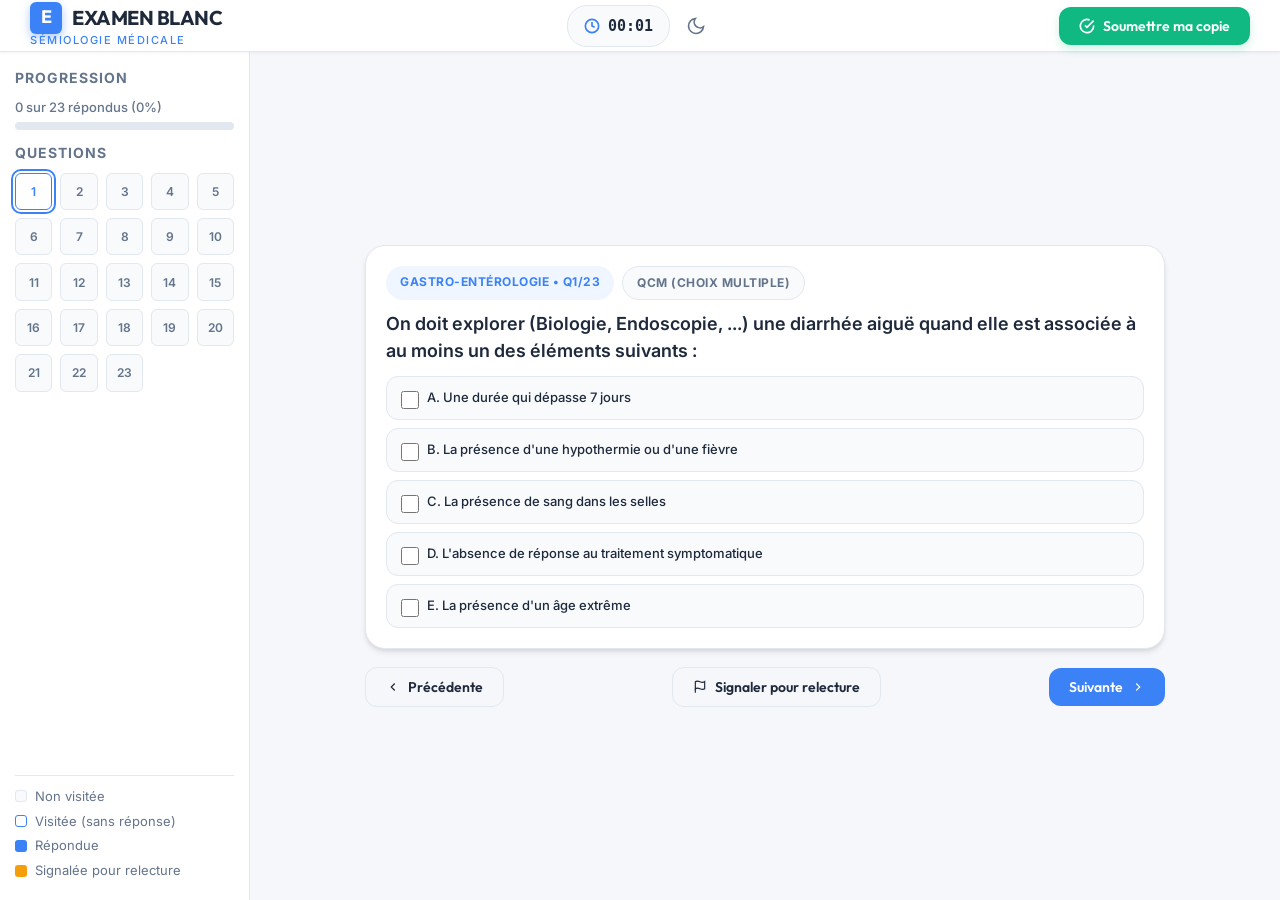
==== index.html @ 01a684fa "SETUP" ====
<!DOCTYPE html>
<html lang="fr" data-theme="light">
<head>
    <meta charset="UTF-8">
    <meta name="viewport" content="width=device-width, initial-scale=1.0">
    <title>Examen Blanc - Sémiologie & Clinique</title>
    <!-- CSS Stylesheet -->
    <link rel="stylesheet" href="style.css">
</head>
<body>

    <div class="app-container">
        <!-- HEADER -->
        <header class="app-header">
            <div class="header-brand">
                <button class="mobile-toggle" id="mobileToggle" title="Ouvrir le menu">
                    <svg width="24" height="24" viewBox="0 0 24 24" fill="none" stroke="currentColor" stroke-width="2">
                        <line x1="3" y1="12" x2="21" y2="12"></line>
                        <line x1="3" y1="6" x2="21" y2="6"></line>
                        <line x1="3" y1="18" x2="21" y2="18"></line>
                    </svg>
                </button>
                <div>
                    <div style="display: flex; align-items: center; gap: 10px;">
                        <div class="brand-icon">E</div>
                        <h1 class="brand-title">EXAMEN BLANC</h1>
                    </div>
                    <span class="brand-subtitle">Sémiologie Médicale</span>
                </div>
            </div>

            <div class="header-controls" id="headerControls">
                <!-- Elapsed Timer -->
                <div class="timer-box" title="Temps écoulé">
                    <svg width="16" height="16" viewBox="0 0 24 24" fill="none" stroke="currentColor" stroke-width="2.5">
                        <circle cx="12" cy="12" r="10"></circle>
                        <polyline points="12 6 12 12 16 14"></polyline>
                    </svg>
                    <span id="examTimer">00:00</span>
                </div>

                <!-- Dark/Light Mode Switcher -->
                <button class="theme-toggle" id="themeToggle" title="Changer le thème">
                    <svg class="moon-icon" viewBox="0 0 24 24" fill="none" stroke="currentColor" stroke-width="2">
                        <path d="M21 12.79A9 9 0 1 1 11.21 3 7 7 0 0 0 21 12.79z"></path>
                    </svg>
                    <svg class="sun-icon" viewBox="0 0 24 24" fill="none" stroke="currentColor" stroke-width="2">
                        <circle cx="12" cy="12" r="5"></circle>
                        <line x1="12" y1="1" x2="12" y2="3"></line>
                        <line x1="12" y1="21" x2="12" y2="23"></line>
                        <line x1="4.22" y1="4.22" x2="5.64" y2="5.64"></line>
                        <line x1="18.36" y1="18.36" x2="19.78" y2="19.78"></line>
                        <line x1="1" y1="12" x2="3" y2="12"></line>
                        <line x1="21" y1="12" x2="23" y2="12"></line>
                        <line x1="4.22" y1="19.78" x2="5.64" y2="18.36"></line>
                        <line x1="18.36" y1="5.64" x2="19.78" y2="4.22"></line>
                    </svg>
                </button>
            </div>

            <!-- Submit copy -->
            <button class="btn btn-success" id="submitExamBtn">
                <svg width="16" height="16" viewBox="0 0 24 24" fill="none" stroke="currentColor" stroke-width="2.5">
                    <path d="M22 11.08V12a10 10 0 1 1-5.93-9.14"></path>
                    <polyline points="22 4 12 14.01 9 11.01"></polyline>
                </svg>
                Soumettre ma copie
            </button>
        </header>

        <!-- MAIN LAYOUT WRAPPER -->
        <div class="main-wrapper" id="mainWrapper">
            <!-- SIDEBAR -->
            <aside class="app-sidebar">
                <div class="sidebar-title">Progression</div>
                <div class="progress-container">
                    <div class="progress-info">
                        <span id="progressCounter">0 sur 23 répondus</span>
                    </div>
                    <div class="progress-bar-bg">
                        <div class="progress-bar-fill" id="progressFill"></div>
                    </div>
                </div>

                <div class="sidebar-title">Questions</div>
                <div class="question-grid" id="questionGrid">
                    <!-- Cells dynamically rendered by JS -->
                </div>

                <!-- Legend of status colors -->
                <div class="sidebar-legend">
                    <div class="legend-item">
                        <span class="legend-dot not-visited"></span>
                        Non visitée
                    </div>
                    <div class="legend-item">
                        <span class="legend-dot visited"></span>
                        Visitée (sans réponse)
                    </div>
                    <div class="legend-item">
                        <span class="legend-dot answered"></span>
                        Répondue
                    </div>
                    <div class="legend-item">
                        <span class="legend-dot flagged"></span>
                        Signalée pour relecture
                    </div>
                </div>
            </aside>

            <!-- MAIN WORKSPACE -->
            <main class="content-panel">
                <div class="question-container">
                    <!-- Active Question Card -->
                    <div id="questionArea">
                        <!-- Rendered by JS -->
                    </div>

                    <!-- Footer Action Controls -->
                    <div class="q-footer">
                        <button class="btn btn-secondary" id="prevBtn" disabled>
                            <svg width="14" height="14" viewBox="0 0 24 24" fill="none" stroke="currentColor" stroke-width="2">
                                <polyline points="15 18 9 12 15 6"></polyline>
                            </svg>
                            Précédente
                        </button>
                        
                        <button class="btn btn-secondary" id="flagBtn">
                            <svg width="14" height="14" viewBox="0 0 24 24" fill="none" stroke="currentColor" stroke-width="2">
                                <path d="M4 15s1-1 4-1 5 2 8 2 4-1 4-1V3s-1 1-4 1-5-2-8-2-4 1-4 1z"></path>
                                <line x1="4" y1="22" x2="4" y2="15"></line>
                            </svg>
                            Signaler pour relecture
                        </button>

                        <button class="btn btn-primary" id="nextBtn">
                            Suivante
                            <svg width="14" height="14" viewBox="0 0 24 24" fill="none" stroke="currentColor" stroke-width="2">
                                <polyline points="9 18 15 12 9 6"></polyline>
                            </svg>
                        </button>
                    </div>
                </div>
            </main>
        </div>

        <!-- RESULTS CONTAINER (Initially Hidden) -->
        <div class="result-container" id="resultContainer" style="display: none;">
            <!-- Rendered upon Submission by JS -->
        </div>
    </div>

    <!-- MODAL OVERLAY: SUBMISSION CONFIRMATION -->
    <div class="modal-overlay" id="confirmSubmitModal">
        <div class="modal-card">
            <h3 class="modal-title">Terminer l'épreuve ?</h3>
            <div class="modal-body" id="confirmModalBody">
                Êtes-vous sûr de vouloir soumettre votre copie ? Cette action arrêtera le minuteur et calculera votre score.
            </div>
            <div class="modal-footer">
                <button class="btn btn-secondary" id="cancelSubmit">Continuer l'épreuve</button>
                <button class="btn btn-success" id="confirmSubmit">Soumettre et terminer</button>
            </div>
        </div>
    </div>

    <!-- HIGH-RESOLUTION DIAGRAM ZOOM LIGHTBOX -->
    <div class="lightbox-overlay" id="imageLightbox">
        <div class="lightbox-header">
            <span class="lightbox-title">Figure Clinique</span>
            <button class="lightbox-close" title="Fermer (Échap)">&times;</button>
        </div>
        <div class="lightbox-content">
            <img id="lightboxImage" src="" alt="Agrandissement de la figure">
        </div>
    </div>

    <!-- Code Logic & Interface bindings -->
    <script src="app.js"></script>
    <script src="ui.js"></script>
</body>
</html>
---- style.css ----
/* CSS Design System for "Exam Blanc" Interactive Website */

/* ----------------------------------------------------
   1. Google Fonts & CSS Variables
   ---------------------------------------------------- */
@import url('https://fonts.googleapis.com/css2?family=Outfit:wght@300;400;500;600;700&family=Inter:wght@300;400;500;600&display=swap');

:root {
    /* Fonts */
    --font-heading: 'Outfit', sans-serif;
    --font-body: 'Inter', sans-serif;

    /* Theme: Light Mode (Default) */
    --bg-page: #f5f7fa;
    --bg-card: #ffffff;
    --bg-sidebar: #ffffff;
    --border-color: #e2e8f0;
    --text-primary: #1e293b;
    --text-secondary: #64748b;
    --text-on-accent: #ffffff;
    
    /* Brand & State Colors */
    --color-primary: #3b82f6;       /* Blue */
    --color-primary-hover: #2563eb;
    --color-primary-bg: #eff6ff;
    
    --color-success: #10b981;       /* Green */
    --color-success-hover: #059669;
    --color-success-bg: #ecfdf5;
    
    --color-warning: #f59e0b;       /* Amber */
    --color-warning-hover: #d97706;
    --color-warning-bg: #fef3c7;
    
    --color-danger: #ef4444;        /* Red */
    --color-danger-bg: #fef2f2;
    
    --color-gray: #94a3b8;
    --color-gray-bg: #f8fafc;
    
    /* Layout values */
    --sidebar-width: 250px;
    --header-height: 52px;
    --radius-sm: 6px;
    --radius-md: 12px;
    --radius-lg: 20px;
    --shadow-sm: 0 1px 3px rgba(0,0,0,0.05);
    --shadow-md: 0 4px 6px -1px rgba(0,0,0,0.1), 0 2px 4px -1px rgba(0,0,0,0.06);
    --shadow-lg: 0 10px 15px -3px rgba(0,0,0,0.08), 0 4px 6px -2px rgba(0,0,0,0.04);
    
    /* Glassmorphism */
    --glass-bg: rgba(255, 255, 255, 0.8);
    --glass-border: rgba(226, 232, 240, 0.8);
    --glass-blur: 10px;
}

[data-theme="dark"] {
    /* Theme: Dark Mode */
    --bg-page: #0f172a;             /* Deep Slate/Obsidian */
    --bg-card: #1e293b;             /* Slate 800 */
    --bg-sidebar: #1e293b;
    --border-color: #334155;        /* Slate 700 */
    --text-primary: #f8fafc;
    --text-secondary: #94a3b8;
    
    --color-primary-bg: rgba(59, 130, 246, 0.15);
    --color-success-bg: rgba(16, 185, 129, 0.15);
    --color-warning-bg: rgba(245, 158, 11, 0.15);
    --color-danger-bg: rgba(239, 68, 68, 0.15);
    --color-gray-bg: #0f172a;
    
    /* Glassmorphism */
    --glass-bg: rgba(30, 41, 59, 0.8);
    --glass-border: rgba(51, 65, 85, 0.8);
    --shadow-md: 0 4px 6px -1px rgba(0,0,0,0.3);
    --shadow-lg: 0 10px 15px -3px rgba(0,0,0,0.4);
}

/* ----------------------------------------------------
   2. Reset & Typography
   ---------------------------------------------------- */
* {
    box-sizing: border-box;
    margin: 0;
    padding: 0;
}

body {
    background-color: var(--bg-page);
    color: var(--text-primary);
    font-family: var(--font-body);
    line-height: 1.6;
    transition: background-color 0.3s ease, color 0.3s ease;
    -webkit-font-smoothing: antialiased;
}

h1, h2, h3, h4, h5, h6 {
    font-family: var(--font-heading);
    font-weight: 600;
}

/* ----------------------------------------------------
   3. Main Application Layout
   ---------------------------------------------------- */
.app-container {
    display: flex;
    flex-direction: column;
    min-height: 100vh;
}

/* Header */
.app-header {
    height: var(--header-height);
    background-color: var(--bg-sidebar);
    border-bottom: 1px solid var(--border-color);
    display: flex;
    align-items: center;
    justify-content: space-between;
    padding: 0 30px;
    position: sticky;
    top: 0;
    z-index: 100;
    box-shadow: var(--shadow-sm);
    transition: background-color 0.3s ease, border-color 0.3s ease;
}

.header-brand {
    display: flex;
    align-items: center;
    gap: 8px;
}

.brand-icon {
    width: 32px;
    height: 32px;
    background-color: var(--color-primary);
    color: white;
    border-radius: var(--radius-sm);
    display: flex;
    align-items: center;
    justify-content: center;
    font-family: var(--font-heading);
    font-weight: bold;
    font-size: 18px;
    box-shadow: 0 4px 10px rgba(59, 130, 246, 0.4);
}

.brand-title {
    font-size: 20px;
    font-weight: 700;
    letter-spacing: -0.5px;
    color: var(--text-primary);
}

.brand-subtitle {
    font-size: 11px;
    font-weight: 500;
    text-transform: uppercase;
    letter-spacing: 1.5px;
    color: var(--color-primary);
    display: block;
    margin-top: -2px;
}

.header-controls {
    display: flex;
    align-items: center;
    gap: 8px;
}

.timer-box {
    background-color: var(--color-gray-bg);
    border: 1px solid var(--border-color);
    padding: 8px 16px;
    border-radius: 20px;
    display: flex;
    align-items: center;
    gap: 8px;
    font-size: 15px;
    font-weight: 600;
    font-family: monospace;
}

.timer-box svg {
    color: var(--color-primary);
}

.theme-toggle, .mobile-toggle {
    background: none;
    border: none;
    cursor: pointer;
    color: var(--text-secondary);
    padding: 8px;
    border-radius: 50%;
    display: flex;
    align-items: center;
    justify-content: center;
    transition: all 0.2s ease;
}

.theme-toggle:hover {
    background-color: var(--color-gray-bg);
    color: var(--text-primary);
}

.theme-toggle svg {
    width: 20px;
    height: 20px;
}

/* Light/Dark Icon states */
.theme-toggle .moon-icon { display: block; }
.theme-toggle .sun-icon { display: none; }
[data-theme="dark"] .theme-toggle .moon-icon { display: none; }
[data-theme="dark"] .theme-toggle .sun-icon { display: block; }

.btn {
    padding: 10px 20px;
    font-family: var(--font-heading);
    font-weight: 600;
    border-radius: var(--radius-md);
    border: none;
    cursor: pointer;
    display: inline-flex;
    align-items: center;
    justify-content: center;
    gap: 8px;
    transition: all 0.2s cubic-bezier(0.4, 0, 0.2, 1);
    font-size: 14px;
}

.btn-primary {
    background-color: var(--color-primary);
    color: var(--text-on-accent);
}
.btn-primary:hover {
    background-color: var(--color-primary-hover);
    transform: translateY(-1px);
}

.btn-success {
    background-color: var(--color-success);
    color: var(--text-on-accent);
    box-shadow: 0 4px 10px rgba(16, 185, 129, 0.2);
}
.btn-success:hover {
    background-color: var(--color-success-hover);
    transform: translateY(-1px);
}

.btn-secondary {
    background-color: var(--bg-page);
    color: var(--text-primary);
    border: 1px solid var(--border-color);
}
.btn-secondary:hover {
    background-color: var(--border-color);
}

.btn-warning {
    background-color: var(--color-warning-bg);
    color: var(--color-warning-hover);
    border: 1px solid var(--color-warning-hover);
}
.btn-warning:hover {
    background-color: var(--color-warning-hover);
    color: white;
}

/* Main Content Workspace */
.main-wrapper {
    display: flex;
    flex: 1;
    position: relative;
}

/* Sidebar Navigation */
.app-sidebar {
    width: var(--sidebar-width);
    background-color: var(--bg-sidebar);
    border-right: 1px solid var(--border-color);
    padding: 15px;
    display: flex;
    flex-direction: column;
    height: calc(100vh - var(--header-height));
    position: sticky;
    top: var(--header-height);
    overflow-y: auto;
    transition: background-color 0.3s ease, border-color 0.3s ease;
}

.sidebar-title {
    font-size: 14px;
    font-weight: 700;
    text-transform: uppercase;
    letter-spacing: 1px;
    color: var(--text-secondary);
    margin-bottom: 8px;
}

.progress-container {
    margin-bottom: 12px;
}

.progress-info {
    display: flex;
    justify-content: space-between;
    font-size: 13px;
    font-weight: 500;
    color: var(--text-secondary);
    margin-bottom: 4px;
}

.progress-bar-bg {
    height: 8px;
    background-color: var(--border-color);
    border-radius: 4px;
    overflow: hidden;
}

.progress-bar-fill {
    height: 100%;
    width: 0%;
    background-color: var(--color-primary);
    border-radius: 4px;
    transition: width 0.4s ease;
}

.question-grid {
    display: grid;
    grid-template-columns: repeat(5, 1fr);
    gap: 8px;
    margin-bottom: 12px;
}

.q-cell {
    aspect-ratio: 1;
    background-color: var(--color-gray-bg);
    border: 1px solid var(--border-color);
    border-radius: var(--radius-sm);
    display: flex;
    align-items: center;
    justify-content: center;
    font-size: 12px;
    font-weight: 600;
    color: var(--text-secondary);
    cursor: pointer;
    position: relative;
    transition: all 0.2s ease;
}

.q-cell:hover {
    border-color: var(--color-primary);
    color: var(--color-primary);
    transform: scale(1.05);
}

.q-cell.visited {
    border-color: var(--color-primary);
    color: var(--color-primary);
    background-color: transparent;
}

.q-cell.answered {
    background-color: var(--color-primary);
    border-color: var(--color-primary);
    color: white;
}

.q-cell.active {
    outline: 2px solid var(--color-primary);
    outline-offset: 2px;
}

.q-cell.flagged::after {
    content: '';
    position: absolute;
    top: 2px;
    right: 2px;
    width: 8px;
    height: 8px;
    background-color: var(--color-warning);
    border-radius: 50%;
}

.sidebar-legend {
    margin-top: auto;
    border-top: 1px solid var(--border-color);
    padding-top: 10px;
}

.legend-item {
    display: flex;
    align-items: center;
    gap: 8px;
    font-size: 13px;
    color: var(--text-secondary);
    margin-bottom: 4px;
}

.legend-dot {
    width: 12px;
    height: 12px;
    border-radius: 3px;
    display: inline-block;
}

.legend-dot.not-visited { background-color: var(--color-gray-bg); border: 1px solid var(--border-color); }
.legend-dot.visited { border: 1px solid var(--color-primary); }
.legend-dot.answered { background-color: var(--color-primary); }
.legend-dot.flagged { background-color: var(--color-warning); }

/* Main Question Panel */
.content-panel {
    flex: 1;
    padding: 15px;
    display: flex;
    justify-content: center;
    align-items: center;
    overflow-y: auto;
    height: calc(100vh - var(--header-height));
}

.question-container {
    width: 100%;
    max-width: 800px;
    display: flex;
    flex-direction: column;
    gap: 8px;
}

/* Question Card */
.q-card {
    background-color: var(--bg-card);
    border-radius: var(--radius-lg);
    border: 1px solid var(--border-color);
    padding: 20px;
    box-shadow: var(--shadow-md);
    position: relative;
    transition: background-color 0.3s ease, border-color 0.3s ease;
    animation: fadeIn 0.3s ease-out;
}

@keyframes fadeIn {
    from { opacity: 0; transform: translateY(10px); }
    to { opacity: 1; transform: translateY(0); }
}

.q-badge {
    background-color: var(--color-primary-bg);
    color: var(--color-primary);
    padding: 6px 14px;
    border-radius: 20px;
    font-size: 12px;
    font-weight: 700;
    text-transform: uppercase;
    letter-spacing: 0.5px;
    display: inline-block;
    margin-bottom: 10px;
}

.q-text {
    font-size: 18px;
    font-weight: 600;
    color: var(--text-primary);
    line-height: 1.5;
    margin-bottom: 12px;
}

/* Images & Diagrams */
.q-image-box {
    text-align: center;
    background-color: var(--color-gray-bg);
    border: 1px solid var(--border-color);
    border-radius: var(--radius-md);
    padding: 8px;
    margin-bottom: 12px;
    position: relative;
    cursor: zoom-in;
    overflow: hidden;
}

.q-image-box img {
    max-width: 100%;
    max-height: 180px;
    object-fit: contain;
    border-radius: var(--radius-sm);
    transition: transform 0.3s ease;
}

.q-image-box:hover img {
    transform: scale(1.02);
}

.zoom-hint {
    position: absolute;
    bottom: 10px;
    right: 10px;
    background-color: rgba(0, 0, 0, 0.6);
    color: white;
    padding: 4px 8px;
    border-radius: 4px;
    font-size: 10px;
    display: flex;
    align-items: center;
    gap: 4px;
    pointer-events: none;
}

/* ----------------------------------------------------
   4. Form Input Controls
   ---------------------------------------------------- */
.options-list {
    display: flex;
    flex-direction: column;
    gap: 8px;
}

/* Custom Checkbox & Radio Labels */
.option-label {
    display: flex;
    align-items: flex-start;
    gap: 8px;
    background-color: var(--color-gray-bg);
    border: 1px solid var(--border-color);
    padding: 10px 14px;
    border-radius: var(--radius-md);
    cursor: pointer;
    font-size: 13px;
    font-weight: 500;
    transition: all 0.2s ease;
}

.option-label:hover {
    border-color: var(--color-primary);
    background-color: var(--bg-card);
}

/* Custom checkbox / radio alignment with text */
.option-label input {
    margin-top: 4px;
    width: 18px;
    height: 18px;
    accent-color: var(--color-primary);
    cursor: pointer;
}

/* Selected option states */
.option-label.checked {
    border-color: var(--color-primary);
    background-color: var(--color-primary-bg);
}

/* Image Option Card (for Tuberculosis Q) */
.image-options-grid {
    display: grid;
    grid-template-columns: repeat(2, 1fr);
    gap: 8px;
}

.img-option-label {
    display: flex;
    flex-direction: column;
    background-color: var(--color-gray-bg);
    border: 1px solid var(--border-color);
    border-radius: var(--radius-md);
    overflow: hidden;
    cursor: pointer;
    transition: all 0.2s ease;
}

.img-option-label:hover {
    border-color: var(--color-primary);
}

.img-option-label.checked {
    border-color: var(--color-primary);
    box-shadow: 0 0 0 2px var(--color-primary);
}

.img-option-preview {
    background-color: #000;
    height: 200px;
    display: flex;
    align-items: center;
    justify-content: center;
    padding: 10px;
}

.img-option-preview img {
    max-width: 100%;
    max-height: 100%;
    object-fit: contain;
}

.img-option-footer {
    padding: 12px 15px;
    display: flex;
    align-items: center;
    gap: 8px;
    font-weight: 600;
    border-top: 1px solid var(--border-color);
    background-color: var(--bg-card);
}

/* Textarea input (Clinical interpretation) */
.textarea-wrapper {
    display: flex;
    flex-direction: column;
    gap: 8px;
}

.textarea-input {
    width: 100%;
    min-height: 100px;
    padding: 10px;
    font-size: 14px;
    border-radius: var(--radius-md);
    border: 1px solid var(--border-color);
    background-color: var(--color-gray-bg);
    color: var(--text-primary);
    font-family: var(--font-body);
    font-size: 15px;
    resize: vertical;
    transition: all 0.2s ease;
}

.textarea-input:focus {
    outline: none;
    border-color: var(--color-primary);
    background-color: var(--bg-card);
    box-shadow: 0 0 0 3px rgba(59, 130, 246, 0.1);
}

/* Matching UI */
.matching-list {
    display: flex;
    flex-direction: column;
    gap: 8px;
}

.matching-row {
    display: grid;
    grid-template-columns: 1fr 1fr;
    align-items: center;
    gap: 8px;
    background-color: var(--color-gray-bg);
    border: 1px solid var(--border-color);
    padding: 8px 12px;
    border-radius: var(--radius-md);
}

.match-label {
    font-weight: 600;
    font-size: 14px;
}

.match-select {
    width: 100%;
    padding: 10px 15px;
    border-radius: var(--radius-sm);
    border: 1px solid var(--border-color);
    background-color: var(--bg-card);
    color: var(--text-primary);
    font-size: 14px;
    cursor: pointer;
}

.match-select:focus {
    outline: none;
    border-color: var(--color-primary);
}

/* Specialized Matching Zones UI */
.zones-matching-container {
    display: flex;
    flex-direction: column;
    gap: 8px;
}

.zones-grid {
    display: grid;
    grid-template-columns: repeat(2, 1fr);
    gap: 8px;
}

.zone-match-row {
    display: flex;
    align-items: center;
    gap: 8px;
    background-color: var(--color-gray-bg);
    border: 1px solid var(--border-color);
    padding: 4px 8px;
    border-radius: var(--radius-sm);
}

.zone-number-badge {
    width: 24px;
    height: 24px;
    background-color: var(--color-primary);
    color: white;
    font-weight: bold;
    font-size: 12px;
    border-radius: 50%;
    display: flex;
    align-items: center;
    justify-content: center;
    flex-shrink: 0;
}

/* Navigation footer */
.q-footer {
    display: flex;
    align-items: center;
    justify-content: space-between;
    margin-top: 10px;
}

/* ----------------------------------------------------
   5. Modal & Lightbox Elements
   ---------------------------------------------------- */
.modal-overlay {
    position: fixed;
    top: 0;
    left: 0;
    right: 0;
    bottom: 0;
    background-color: rgba(15, 23, 42, 0.75);
    backdrop-filter: blur(4px);
    display: flex;
    align-items: center;
    justify-content: center;
    z-index: 1000;
    opacity: 0;
    pointer-events: none;
    transition: opacity 0.3s ease;
}

.modal-overlay.active {
    opacity: 1;
    pointer-events: auto;
}

.modal-card {
    background-color: var(--bg-card);
    border-radius: var(--radius-lg);
    border: 1px solid var(--border-color);
    width: 90%;
    max-width: 500px;
    padding: 30px;
    box-shadow: var(--shadow-lg);
    transform: scale(0.95);
    transition: transform 0.3s ease;
}

.modal-overlay.active .modal-card {
    transform: scale(1);
}

.modal-title {
    font-size: 20px;
    font-weight: 700;
    margin-bottom: 8px;
}

.modal-body {
    font-size: 15px;
    color: var(--text-secondary);
    margin-bottom: 12px;
}

.modal-footer {
    display: flex;
    justify-content: flex-end;
    gap: 8px;
}

/* High-res Image Lightbox */
.lightbox-overlay {
    position: fixed;
    top: 0;
    left: 0;
    right: 0;
    bottom: 0;
    background-color: rgba(0, 0, 0, 0.95);
    display: flex;
    flex-direction: column;
    align-items: center;
    justify-content: center;
    z-index: 2000;
    opacity: 0;
    pointer-events: none;
    transition: opacity 0.3s ease;
}

.lightbox-overlay.active {
    opacity: 1;
    pointer-events: auto;
}

.lightbox-header {
    width: 100%;
    padding: 20px;
    display: flex;
    justify-content: space-between;
    align-items: center;
    color: white;
    position: absolute;
    top: 0;
}

.lightbox-title {
    font-size: 16px;
    font-weight: 600;
}

.lightbox-close {
    background: none;
    border: none;
    color: white;
    font-size: 30px;
    cursor: pointer;
}

.lightbox-content {
    max-width: 90%;
    max-height: 80%;
}

.lightbox-content img {
    max-width: 100%;
    max-height: 100vh;
    object-fit: contain;
    border: 1px solid #333;
    box-shadow: 0 10px 30px rgba(0,0,0,0.5);
}

/* ----------------------------------------------------
   6. Submission & Review Correction Screen
   ---------------------------------------------------- */
.result-container {
    width: 100%;
    max-width: 800px;
    margin: 30px auto;
    padding: 0 20px 40px 20px;
    display: flex;
    flex-direction: column;
    gap: 25px;
    animation: fadeIn 0.4s ease-out;
}

.result-card {
    background-color: var(--bg-card);
    border-radius: var(--radius-lg);
    border: 1px solid var(--border-color);
    padding: 20px;
    box-shadow: var(--shadow-md);
    text-align: center;
    display: flex;
    flex-direction: column;
    align-items: center;
    gap: 8px;
}

/* Circular score widget */
.score-circle-wrapper {
    position: relative;
    width: 160px;
    height: 160px;
}

.score-circle-svg {
    transform: rotate(-90deg);
}

.score-circle-bg {
    fill: none;
    stroke: var(--border-color);
    stroke-width: 12;
}

.score-circle-fill {
    fill: none;
    stroke: var(--color-primary);
    stroke-width: 12;
    stroke-linecap: round;
    transition: stroke-dasharray 1s ease-in-out;
}

.score-circle-text {
    position: absolute;
    top: 50%;
    left: 50%;
    transform: translate(-50%, -50%);
    font-family: var(--font-heading);
    font-weight: 700;
    font-size: 36px;
    display: flex;
    flex-direction: column;
    align-items: center;
}

.score-circle-label {
    font-size: 12px;
    color: var(--text-secondary);
    font-weight: 500;
    text-transform: uppercase;
    margin-top: -4px;
}

.stats-grid {
    display: grid;
    grid-template-columns: repeat(3, 1fr);
    gap: 20px;
    width: 100%;
    max-width: 600px;
    margin-top: 20px;
}

.stat-card {
    background-color: var(--color-gray-bg);
    border: 1px solid var(--border-color);
    padding: 15px;
    border-radius: var(--radius-md);
}

.stat-value {
    font-size: 20px;
    font-weight: 700;
    color: var(--text-primary);
}

.stat-label {
    font-size: 12px;
    color: var(--text-secondary);
    font-weight: 500;
}

/* Review Filter Controls */
.filter-bar {
    display: flex;
    justify-content: space-between;
    align-items: center;
    border-bottom: 1px solid var(--border-color);
    padding-bottom: 15px;
    gap: 8px;
}

.filter-title {
    font-size: 18px;
    font-weight: 700;
}

.filter-buttons {
    display: flex;
    gap: 8px;
}

.filter-btn {
    padding: 8px 18px;
    font-size: 12px;
    font-weight: 600;
    border-radius: 25px;
    border: 1px solid var(--border-color);
    background-color: var(--bg-card);
    color: var(--text-secondary);
    cursor: pointer;
    transition: all 0.2s ease;
    box-shadow: var(--shadow-sm);
}

.filter-btn:hover, .filter-btn.active {
    background-color: var(--color-primary);
    color: white;
    border-color: var(--color-primary);
}

/* Review Question List Cards */
.review-list {
    display: flex;
    flex-direction: column;
    gap: 25px;
}

.review-card {
    background-color: var(--bg-card);
    border-radius: var(--radius-md);
    border: 1px solid var(--border-color);
    padding: 30px;
    box-shadow: var(--shadow-sm);
    display: flex;
    flex-direction: column;
    gap: 8px;
}

.review-card.correct { border-left: 5px solid var(--color-success); }
.review-card.incorrect { border-left: 5px solid var(--color-danger); }
.review-card.manual-review { border-left: 5px solid var(--color-warning); }

.review-header {
    display: flex;
    justify-content: space-between;
    align-items: center;
    gap: 8px;
}

.status-badge {
    padding: 4px 10px;
    border-radius: 12px;
    font-size: 11px;
    font-weight: 700;
    text-transform: uppercase;
}

.status-badge.correct { background-color: var(--color-success-bg); color: var(--color-success); }
.status-badge.incorrect { background-color: var(--color-danger-bg); color: var(--color-danger); }
.status-badge.manual-review { background-color: var(--color-warning-bg); color: var(--color-warning); }

/* Review Answers layouts */
.review-answers-box {
    background-color: var(--color-gray-bg);
    border: 1px solid var(--border-color);
    border-radius: var(--radius-md);
    padding: 20px;
}

.review-answer-line {
    display: flex;
    align-items: flex-start;
    gap: 8px;
    margin-bottom: 4px;
    font-size: 14px;
}

.review-answer-line:last-child {
    margin-bottom: 0;
}

.answer-check-icon {
    flex-shrink: 0;
    margin-top: 3px;
}

.answer-check-icon.correct { color: var(--color-success); }
.answer-check-icon.incorrect { color: var(--color-danger); }

/* Comparison layout for text typing */
.text-compare-grid {
    display: grid;
    grid-template-columns: 1fr 1fr;
    gap: 20px;
    margin-top: 10px;
}

.text-compare-pane {
    background-color: var(--bg-page);
    border: 1px solid var(--border-color);
    padding: 15px;
    border-radius: var(--radius-sm);
    display: flex;
    flex-direction: column;
    gap: 8px;
}

.pane-title {
    font-size: 12px;
    font-weight: 700;
    text-transform: uppercase;
    color: var(--text-secondary);
    border-bottom: 1px solid var(--border-color);
    padding-bottom: 5px;
}

.pane-content {
    font-size: 14px;
    white-space: pre-line;
    max-height: 250px;
    overflow-y: auto;
}

.explanation-block {
    background-color: var(--color-primary-bg);
    color: var(--text-primary);
    border-left: 4px solid var(--color-primary);
    padding: 15px 20px;
    border-radius: 0 var(--radius-sm) var(--radius-sm) 0;
    font-size: 14px;
}

.explanation-block strong {
    color: var(--color-primary);
    display: block;
    margin-bottom: 5px;
}

/* ----------------------------------------------------
   7. Mobile & Tablet Responsiveness
   ---------------------------------------------------- */
.mobile-toggle {
    display: none;
}

@media (max-width: 992px) {
    /* Tablet layout: hide sidebar, show mobile toggle */
    .mobile-toggle {
        display: flex;
    }
    
    .app-sidebar {
        position: fixed;
        left: -100%;
        top: var(--header-height);
        height: calc(100vh - var(--header-height));
        z-index: 90;
        transition: left 0.3s cubic-bezier(0.4, 0, 0.2, 1);
        box-shadow: var(--shadow-lg);
    }
    
    .app-sidebar.active {
        left: 0;
    }
    
    .content-panel {
        padding: 20px;
    }
}

@media (max-width: 768px) {
    .app-header {
        padding: 0 15px;
    }
    
    .header-brand .brand-title {
        font-size: 17px;
    }
    
    .q-card {
        padding: 25px;
    }
    
    .q-text {
        font-size: 16px;
    }
    
    .image-options-grid {
        grid-template-columns: 1fr;
    }
    
    .text-compare-grid {
        grid-template-columns: 1fr;
    }
    
    .matching-row {
        grid-template-columns: 1fr;
        gap: 8px;
    }
    
    .stats-grid {
        grid-template-columns: 1fr;
    }
    
    .filter-bar {
        flex-direction: column;
        align-items: flex-start;
    }
}


/* ----------------------------------------------------
   8. Custom Spirometry Report Component
   ---------------------------------------------------- */
.spirometry-report {
    background-color: var(--bg-card);
    border: 1px solid var(--border-color);
    border-radius: var(--radius-md);
    padding: 15px;
    margin-bottom: 15px;
    font-size: 12px;
    color: var(--text-primary);
    text-align: left;
    box-shadow: var(--shadow-sm);
    transition: background-color 0.3s ease, border-color 0.3s ease;
}

.spiro-header {
    border-bottom: 2px solid var(--color-primary);
    padding-bottom: 8px;
    margin-bottom: 12px;
}

.spiro-headline {
    font-family: var(--font-heading);
    font-size: 15px;
    font-weight: 700;
    color: var(--color-primary);
    margin-bottom: 6px;
    text-transform: uppercase;
    letter-spacing: 0.5px;
}

.spiro-meta-grid {
    display: grid;
    grid-template-columns: repeat(auto-fill, minmax(100px, 1fr));
    gap: 8px;
    font-size: 11px;
}

.spiro-summary-alert {
    background-color: var(--color-danger-bg);
    color: var(--text-primary);
    border-left: 4px solid var(--color-danger);
    padding: 8px 12px;
    border-radius: var(--radius-sm);
    margin-bottom: 15px;
    font-size: 12px;
}

.spiro-charts-table-grid {
    display: grid;
    grid-template-columns: 1fr 1.3fr;
    gap: 15px;
}

@media (max-width: 768px) {
    .spiro-charts-table-grid {
        grid-template-columns: 1fr;
    }
}

.spiro-charts-column {
    display: flex;
    flex-direction: column;
    gap: 12px;
}

.spiro-chart-box {
    background-color: var(--color-gray-bg);
    border: 1px solid var(--border-color);
    border-radius: var(--radius-sm);
    padding: 8px;
    text-align: center;
}

.spiro-chart-title {
    font-weight: 700;
    font-size: 10px;
    color: var(--text-secondary);
    margin-bottom: 6px;
    text-transform: uppercase;
    letter-spacing: 0.5px;
}

.spiro-svg {
    width: 100%;
    max-width: 250px;
    height: auto;
}

.spiro-table-column {
    display: flex;
    flex-direction: column;
    gap: 12px;
}

.spiro-table-wrapper {
    overflow-x: auto;
}

.spiro-table {
    width: 100%;
    border-collapse: collapse;
    font-size: 10px;
    text-align: left;
}

.spiro-table th, .spiro-table td {
    padding: 4px 3px;
    border-bottom: 1px solid var(--border-color);
}

.spiro-table th {
    font-weight: 700;
    color: var(--text-secondary);
    background-color: var(--color-gray-bg);
}

.spiro-table tr:hover {
    background-color: var(--color-primary-bg);
}

.spiro-table td.flagged-val {
    color: var(--color-danger);
    font-weight: 700;
}

.spiro-quality-box {
    font-size: 9px;
    color: var(--text-secondary);
    background-color: var(--color-gray-bg);
    border: 1px solid var(--border-color);
    padding: 8px;
    border-radius: var(--radius-sm);
    line-height: 1.3;
}

/* SVG Chart styling */
.spiro-grid-line {
    stroke: var(--border-color);
    stroke-width: 0.5;
}

.spiro-axis-line {
    stroke: var(--text-secondary);
    stroke-width: 1.2;
}

.spiro-axis-label {
    fill: var(--text-secondary);
    font-size: 8px;
    font-family: var(--font-body);
}

.spiro-curve-pred {
    stroke: var(--color-gray);
    stroke-width: 1.2;
    stroke-dasharray: 2 2;
    fill: none;
}

.spiro-curve-pre {
    stroke: var(--color-primary);
    stroke-width: 1.8;
    fill: none;
}

.spiro-curve-post {
    stroke: var(--color-success);
    stroke-width: 1.8;
    fill: none;
}
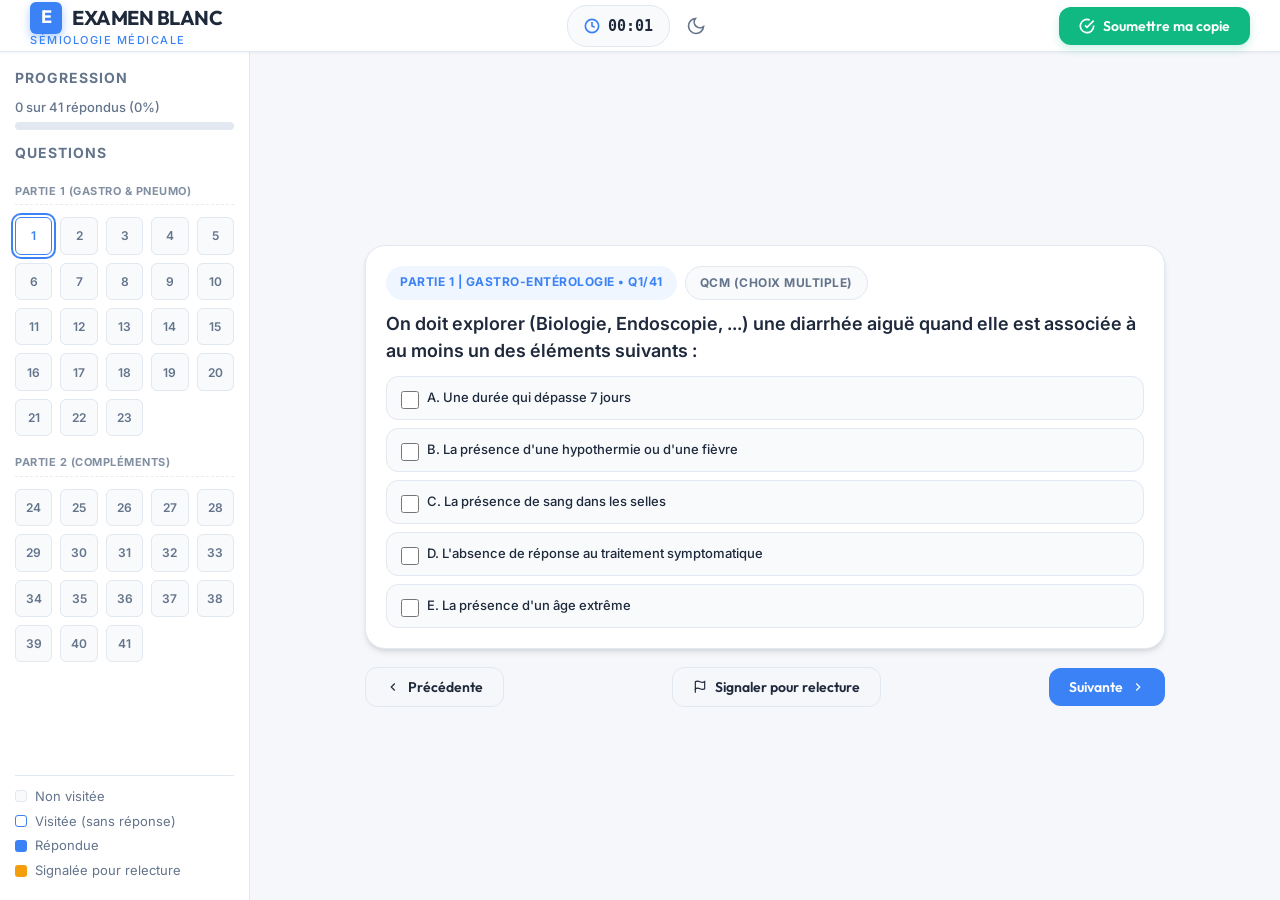
==== commit 460ed50d: "up" ====
--- a/index.html
+++ b/index.html
@@ -75,7 +75,7 @@
                 <div class="sidebar-title">Progression</div>
                 <div class="progress-container">
                     <div class="progress-info">
-                        <span id="progressCounter">0 sur 23 répondus</span>
+                        <span id="progressCounter">0 sur 41 répondus</span>
                     </div>
                     <div class="progress-bar-bg">
                         <div class="progress-bar-fill" id="progressFill"></div>
--- a/style.css
+++ b/style.css
@@ -1338,3 +1338,17 @@
     stroke-width: 1.8;
     fill: none;
 }
+
+/* Grouping Headers in the sidebar grid */
+.grid-part-header {
+    grid-column: span 5;
+    font-size: 11px;
+    font-weight: 700;
+    text-transform: uppercase;
+    letter-spacing: 0.5px;
+    color: var(--text-secondary);
+    margin: 10px 0 4px 0;
+    border-bottom: 1px dashed var(--border-color);
+    padding-bottom: 4px;
+    opacity: 0.8;
+}
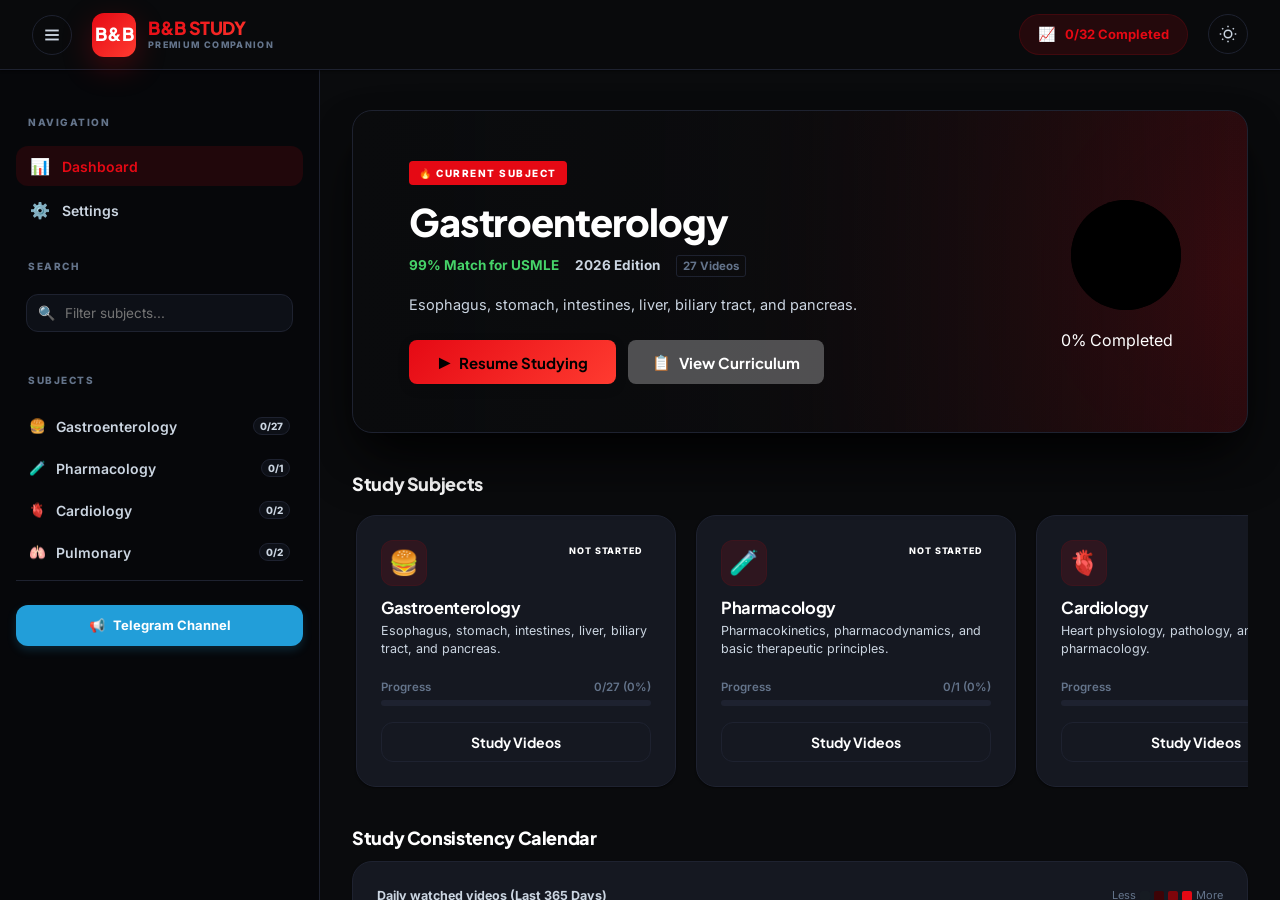
==== commit 13372c56: "up" ====
--- a/index.html
+++ b/index.html
@@ -1,10 +1,9 @@
 <!DOCTYPE html>
-<html lang="fr" data-theme="light">
+<html lang="en" data-theme="dark">
 <head>
     <meta charset="UTF-8">
     <meta name="viewport" content="width=device-width, initial-scale=1.0">
-    <title>Examen Blanc - Sémiologie & Clinique</title>
-    <!-- CSS Stylesheet -->
+    <title>Boards & Beyond Study Companion</title>
     <link rel="stylesheet" href="style.css">
 </head>
 <body>
@@ -13,34 +12,40 @@
         <!-- HEADER -->
         <header class="app-header">
             <div class="header-brand">
-                <button class="mobile-toggle" id="mobileToggle" title="Ouvrir le menu">
-                    <svg width="24" height="24" viewBox="0 0 24 24" fill="none" stroke="currentColor" stroke-width="2">
+                <button class="sidebar-toggle-btn" id="sidebarToggleBtn" title="Toggle Sidebar (Theater Mode)">
+                    <svg width="20" height="20" viewBox="0 0 24 24" fill="none" stroke="currentColor" stroke-width="2.5">
                         <line x1="3" y1="12" x2="21" y2="12"></line>
                         <line x1="3" y1="6" x2="21" y2="6"></line>
                         <line x1="3" y1="18" x2="21" y2="18"></line>
                     </svg>
                 </button>
-                <div>
-                    <div style="display: flex; align-items: center; gap: 10px;">
-                        <div class="brand-icon">E</div>
-                        <h1 class="brand-title">EXAMEN BLANC</h1>
-                    </div>
-                    <span class="brand-subtitle">Sémiologie Médicale</span>
+                <div class="brand-clickable" id="goHomeBtn">
+                    <div class="brand-logo-group">
+                        <div class="brand-icon">B&B</div>
+                        <div class="brand-text">
+                            <h1 class="brand-title">B&B STUDY</h1>
+                            <span class="brand-subtitle">PREMIUM COMPANION</span>
+                        </div>
+                    </div>
                 </div>
             </div>
 
-            <div class="header-controls" id="headerControls">
-                <!-- Elapsed Timer -->
-                <div class="timer-box" title="Temps écoulé">
-                    <svg width="16" height="16" viewBox="0 0 24 24" fill="none" stroke="currentColor" stroke-width="2.5">
-                        <circle cx="12" cy="12" r="10"></circle>
-                        <polyline points="12 6 12 12 16 14"></polyline>
-                    </svg>
-                    <span id="examTimer">00:00</span>
-                </div>
-
-                <!-- Dark/Light Mode Switcher -->
-                <button class="theme-toggle" id="themeToggle" title="Changer le thème">
+            <!-- Header Breadcrumbs Navigation -->
+            <div class="header-breadcrumbs" id="headerBreadcrumbs" style="display: none;">
+                <span class="breadcrumb-subj" id="bcSubject">-</span>
+                <span class="breadcrumb-sep">/</span>
+                <span class="breadcrumb-sec" id="bcSection">-</span>
+                <span class="breadcrumb-sep">/</span>
+                <span class="breadcrumb-active" id="bcVideo">-</span>
+            </div>
+
+            <div class="header-controls">
+                <div class="global-stat-box" title="Total Videos Completed">
+                    <span class="stat-icon">📈</span>
+                    <span id="globalHeaderStat">0/0 Completed</span>
+                </div>
+
+                <button class="theme-toggle" id="themeToggle" title="Toggle Theme">
                     <svg class="moon-icon" viewBox="0 0 24 24" fill="none" stroke="currentColor" stroke-width="2">
                         <path d="M21 12.79A9 9 0 1 1 11.21 3 7 7 0 0 0 21 12.79z"></path>
                     </svg>
@@ -57,125 +62,271 @@
                     </svg>
                 </button>
             </div>
-
-            <!-- Submit copy -->
-            <button class="btn btn-success" id="submitExamBtn">
-                <svg width="16" height="16" viewBox="0 0 24 24" fill="none" stroke="currentColor" stroke-width="2.5">
-                    <path d="M22 11.08V12a10 10 0 1 1-5.93-9.14"></path>
-                    <polyline points="22 4 12 14.01 9 11.01"></polyline>
-                </svg>
-                Soumettre ma copie
-            </button>
         </header>
 
         <!-- MAIN LAYOUT WRAPPER -->
-        <div class="main-wrapper" id="mainWrapper">
-            <!-- SIDEBAR -->
-            <aside class="app-sidebar">
-                <div class="sidebar-title">Progression</div>
-                <div class="progress-container">
-                    <div class="progress-info">
-                        <span id="progressCounter">0 sur 41 répondus</span>
-                    </div>
-                    <div class="progress-bar-bg">
-                        <div class="progress-bar-fill" id="progressFill"></div>
-                    </div>
-                </div>
-
-                <div class="sidebar-title">Questions</div>
-                <div class="question-grid" id="questionGrid">
-                    <!-- Cells dynamically rendered by JS -->
-                </div>
-
-                <!-- Legend of status colors -->
-                <div class="sidebar-legend">
-                    <div class="legend-item">
-                        <span class="legend-dot not-visited"></span>
-                        Non visitée
-                    </div>
-                    <div class="legend-item">
-                        <span class="legend-dot visited"></span>
-                        Visitée (sans réponse)
-                    </div>
-                    <div class="legend-item">
-                        <span class="legend-dot answered"></span>
-                        Répondue
-                    </div>
-                    <div class="legend-item">
-                        <span class="legend-dot flagged"></span>
-                        Signalée pour relecture
-                    </div>
+        <div class="main-wrapper">
+            <!-- DYNAMIC SIDEBAR (Left) -->
+            <aside class="app-sidebar" id="appSidebar">
+                <div class="sidebar-dynamic-content" id="sidebarDynamicContent">
+                    <!-- Dynamic Dashboard Navigation or Subject accordion curriculum goes here -->
                 </div>
             </aside>
 
-            <!-- MAIN WORKSPACE -->
+            <!-- MAIN WORKSPACE CONTENT (Right) -->
             <main class="content-panel">
-                <div class="question-container">
-                    <!-- Active Question Card -->
-                    <div id="questionArea">
-                        <!-- Rendered by JS -->
-                    </div>
-
-                    <!-- Footer Action Controls -->
-                    <div class="q-footer">
-                        <button class="btn btn-secondary" id="prevBtn" disabled>
-                            <svg width="14" height="14" viewBox="0 0 24 24" fill="none" stroke="currentColor" stroke-width="2">
-                                <polyline points="15 18 9 12 15 6"></polyline>
-                            </svg>
-                            Précédente
-                        </button>
+                
+                <!-- 1. DASHBOARD VIEW -->
+                <div class="view-panel" id="dashboardView">
+                    
+                    <!-- STUDY SPOTLIGHT BILLBOARD (Netflix Banner style) -->
+                    <div class="study-spotlight-billboard" id="studySpotlightBillboard">
+                        <div class="billboard-content">
+                            <span class="billboard-badge">🔥 Current Subject</span>
+                            <h2 class="billboard-title" id="billboardSubjectTitle">Gastroenterology</h2>
+                            <div class="billboard-meta">
+                                <span class="billboard-match">99% Match for USMLE</span>
+                                <span class="billboard-year">2026 Edition</span>
+                                <span class="billboard-total-videos" id="billboardSubjectVideos">27 Videos</span>
+                            </div>
+                            <p class="billboard-desc" id="billboardSubjectDesc">Master gastrointestinal embryology, anatomy, physiology, and clinical pathology with interactive study notes and local playback tracking.</p>
+                            <div class="billboard-actions">
+                                <button class="btn btn-primary btn-billboard-play" id="billboardPlayBtn">
+                                    <span>▶</span> Resume Studying
+                                </button>
+                                <button class="btn btn-secondary btn-billboard-info" id="billboardInfoBtn">
+                                    <span>📋</span> View Curriculum
+                                </button>
+                            </div>
+                        </div>
+                        <div class="billboard-progress">
+                            <div class="progress-ring-box">
+                                <svg class="progress-ring-svg" width="130" height="130">
+                                    <circle class="progress-ring-bg" cx="65" cy="65" r="55"></circle>
+                                    <circle class="progress-ring-fill" id="globalProgressRing" cx="65" cy="65" r="55"></circle>
+                                </svg>
+                                <div class="progress-ring-text">
+                                    <span id="globalProgressPercent">0%</span>
+                                    <span class="progress-ring-label">Completed</span>
+                                </div>
+                            </div>
+                        </div>
+                    </div>
+
+                    <!-- STUDY CAROUSELS -->
+                    <div class="dashboard-carousels">
+                        <!-- Continue watching carousel -->
+                        <div class="carousel-container" id="resumeSection" style="display: none;">
+                            <h3 class="carousel-title">Continue Studying</h3>
+                            <div class="carousel-row" id="resumeCard">
+                                <!-- Dynamic resume card -->
+                            </div>
+                        </div>
+
+                        <!-- Subjects carousel -->
+                        <div class="carousel-container">
+                            <h3 class="carousel-title">Study Subjects</h3>
+                            <div class="carousel-row subjects-carousel" id="subjectsGrid">
+                                <!-- Dynamic subject cards -->
+                            </div>
+                        </div>
+
+                        <!-- Study consistency tracker grid (GitHub-style calendar) -->
+                        <div class="carousel-container">
+                            <h3 class="carousel-title">Study Consistency Calendar</h3>
+                            <div class="consistency-calendar-card">
+                                <div class="calendar-header-meta">
+                                    <span class="calendar-meta-title">Daily watched videos (Last 365 Days)</span>
+                                    <div class="calendar-legend">
+                                        <span>Less</span>
+                                        <div class="legend-box level-0"></div>
+                                        <div class="legend-box level-1"></div>
+                                        <div class="legend-box level-2"></div>
+                                        <div class="legend-box level-3"></div>
+                                        <span>More</span>
+                                    </div>
+                                </div>
+                                <div class="study-contribution-grid" id="studyContributionGrid">
+                                    <!-- Populated dynamically by JS -->
+                                </div>
+                            </div>
+                        </div>
+                    </div>
+                </div>
+
+                <!-- 2. SUBJECT DETAILS & VIDEO VIEW (Cinema-Style Immersive Workspace) -->
+                <div class="view-panel" id="subjectView" style="display: none;">
+                    <div class="cinema-study-workspace">
                         
-                        <button class="btn btn-secondary" id="flagBtn">
-                            <svg width="14" height="14" viewBox="0 0 24 24" fill="none" stroke="currentColor" stroke-width="2">
-                                <path d="M4 15s1-1 4-1 5 2 8 2 4-1 4-1V3s-1 1-4 1-5-2-8-2-4 1-4 1z"></path>
-                                <line x1="4" y1="22" x2="4" y2="15"></line>
-                            </svg>
-                            Signaler pour relecture
-                        </button>
-
-                        <button class="btn btn-primary" id="nextBtn">
-                            Suivante
-                            <svg width="14" height="14" viewBox="0 0 24 24" fill="none" stroke="currentColor" stroke-width="2">
-                                <polyline points="9 18 15 12 9 6"></polyline>
-                            </svg>
-                        </button>
+                        <!-- Dynamic Background Ambient Glow (Behind the Video Player) -->
+                        <div class="ambient-glow-backdrop" id="ambientGlowBackdrop"></div>
+
+                        <!-- ACTIVE VIDEO CARD (Central Player) -->
+                        <div class="video-card">
+                            <div class="video-card-header">
+                                <span class="section-label" id="videoSectionLabel">-</span>
+                                <h3 class="active-video-title" id="videoTitleLabel">Select a video to begin</h3>
+                            </div>
+
+                            <!-- Aspect-Ratio Video Container -->
+                            <div class="player-container">
+                                <div class="local-player-wrapper">
+                                    <video id="localVideoNode" controls></video>
+                                    
+                                    <!-- File Dropzone -->
+                                    <div class="file-dropzone" id="fileDropzone">
+                                        <div class="placeholder-content">
+                                            <span class="placeholder-icon">🎞️</span>
+                                            <h4>Local Video File Not Found</h4>
+                                            <p>Place this video in the <code>videos/gastroenterology/</code> folder, or click below to manually link it.</p>
+                                            <input type="file" id="localFilePicker" accept="video/*" style="display: none;">
+                                            <button class="btn btn-primary" id="browseFilesBtn">Browse Local Files</button>
+                                        </div>
+                                    </div>
+                                </div>
+                                
+                                <!-- Linked File Status Bar -->
+                                <div class="file-status-bar" id="fileStatusBar" style="display: none;">
+                                    <span class="file-name-label" id="linkedFileName">No file linked</span>
+                                    <button class="change-file-btn" id="changeLocalFileBtn">Change Local File</button>
+                                </div>
+                            </div>
+
+                            <!-- Controls Row -->
+                            <div class="player-actions-row">
+                                <button class="watched-toggle-btn" id="videoCompletedToggle">
+                                    <span class="check-box-icon"></span>
+                                    Mark as Completed
+                                </button>
+
+                                <div class="prev-next-nav">
+                                    <button class="btn btn-secondary" id="prevVideoBtn" disabled>
+                                        <svg width="14" height="14" viewBox="0 0 24 24" fill="none" stroke="currentColor" stroke-width="2.5">
+                                            <polyline points="15 18 9 12 15 6"></polyline>
+                                        </svg>
+                                        Previous
+                                    </button>
+                                    <button class="btn btn-primary" id="nextVideoBtn" disabled>
+                                        Next
+                                        <svg width="14" height="14" viewBox="0 0 24 24" fill="none" stroke="currentColor" stroke-width="2.5">
+                                            <polyline points="9 18 15 12 9 6"></polyline>
+                                        </svg>
+                                    </button>
+                                </div>
+                            </div>
+                        </div>
+
+                        <!-- WORKSPACE TAB PANELS -->
+                        <div class="workspace-tabs-container">
+                            <div class="study-tabs">
+                                <button class="tab-btn active" data-tab="paneNotes">📝 Study Notes</button>
+                                <button class="tab-btn" data-tab="paneHighYield">💡 High-Yield Pearls</button>
+                                <button class="tab-btn" data-tab="paneResources">⚙️ Resources & Backup</button>
+                            </div>
+
+                            <!-- TAB 1: STUDY NOTES -->
+                            <div class="tab-pane active" id="paneNotes">
+                                <div class="notes-editor-wrapper">
+                                    <div class="notes-header">
+                                        <div class="markdown-toolbar">
+                                            <button class="tool-btn" id="btnBold" title="Bold (Ctrl+B)"><b>B</b></button>
+                                            <button class="tool-btn" id="btnItalic" title="Italic (Ctrl+I)"><i>I</i></button>
+                                            <button class="tool-btn" id="btnHeading" title="Add Heading">H</button>
+                                            <span class="tool-sep">|</span>
+                                            <button class="tool-btn" id="btnBulletList" title="Bullet List">• List</button>
+                                            <button class="tool-btn" id="btnCode" title="Code Block">Code</button>
+                                            <button class="tool-btn" id="btnHighYield" title="Highlight High-Yield">⭐ High-Yield</button>
+                                        </div>
+                                        <span class="save-indicator" id="notesSaveStatus">Saved</span>
+                                    </div>
+                                    <textarea id="studyNotesTextarea" placeholder="Write summaries, high-yield terms, formulas, or key clinical concepts for this video... Notes are autosaved. Support markdown format."></textarea>
+                                </div>
+                            </div>
+
+                            <!-- TAB 2: HIGH-YIELD PEARLS -->
+                            <div class="tab-pane" id="paneHighYield">
+                                <div class="high-yield-content">
+                                    <div class="yield-section">
+                                        <h4>🎯 Diagnostic Key Concepts</h4>
+                                        <div class="pearl-bullet-list" id="pearlDiagnosticKeys">
+                                            <div class="pearl-item">
+                                                <span class="pearl-badge badge-primary">Embryology</span>
+                                                <p><strong>Hernias:</strong> Congenital umbilical hernias occur due to failure of bowel to return to abdominal cavity after physiological herniation; covered by skin. Omphalocele involves herniation into umbilical cord (covered by sac).</p>
+                                            </div>
+                                            <div class="pearl-item">
+                                                <span class="pearl-badge badge-danger">High Yield</span>
+                                                <p><strong>Wilson's Disease:</strong> Autosomal recessive mutation in ATP7B copper transporter. Characterized by Kayser-Fleischer rings, liver disease, neurological disorders, and low ceruloplasmin.</p>
+                                            </div>
+                                            <div class="pearl-item">
+                                                <span class="pearl-badge badge-warning">Physiology</span>
+                                                <p><strong>Bile & Bilirubin:</strong> Conjugated bilirubin is water soluble and excreted in bile. Unconjugated bilirubin is lipid soluble, bound to albumin, and cannot be excreted in urine.</p>
+                                            </div>
+                                        </div>
+                                    </div>
+                                </div>
+                            </div>
+
+                            <!-- TAB 3: RESOURCES & BACKUP (Formerly settings panel content) -->
+                            <div class="tab-pane" id="paneResources">
+                                <div class="resources-panel-grid">
+                                    <div class="resources-card">
+                                        <h3>Data Management</h3>
+                                        <p>Export your studying data (watched status, custom local video links, study notes) to a backup file, or restore from a previously exported profile.</p>
+                                        <div class="resources-actions">
+                                            <button class="btn btn-primary" id="exportDataBtn">
+                                                📥 Export Backup File
+                                            </button>
+                                            <button class="btn btn-secondary" id="importBtnTrigger">
+                                                📤 Import Backup File
+                                            </button>
+                                            <input type="file" id="importFileSelector" accept=".json" style="display: none;">
+                                        </div>
+                                    </div>
+
+                                    <div class="resources-card danger-zone">
+                                        <h3>Danger Zone</h3>
+                                        <p>Resetting will delete all your study progress, saved notes, and local video associations. This action is irreversible.</p>
+                                        <div class="resources-actions">
+                                            <button class="btn btn-danger" id="resetAllProgressBtn">
+                                                ⚠️ Reset All Progress Data
+                                            </button>
+                                        </div>
+                                    </div>
+                                </div>
+                            </div>
+                        </div>
+                    </div>
+                </div>
+
+                <!-- 3. GLOBAL SETTINGS VIEW -->
+                <div class="view-panel" id="settingsView" style="display: none;">
+                    <h2 class="view-title">⚙️ System Settings</h2>
+                    <div class="settings-container">
+                        <div class="settings-card info-card">
+                            <h3>Local Videos Setup Guide</h3>
+                            <p>To configure your video files for seamless native playback, follow these instructions:</p>
+                            <div class="info-list">
+                                <div class="info-item">
+                                    <strong>Step 1:</strong> Locate your downloaded videos from the Telegram channel.
+                                </div>
+                                <div class="info-item">
+                                    <strong>Step 2:</strong> Copy the files to the **`raw_downloads`** folder inside the **`Exam-blanc`** directory.
+                                </div>
+                                <div class="info-item">
+                                    <strong>Step 3:</strong> Run the Sorter renamer script **`python sort_local_videos.py`**. The script will automatically structure your files under the **`videos/`** folder.
+                                </div>
+                                <div class="info-item">
+                                    <strong>Step 4:</strong> Reload the web app. The video player will auto-detect the files and play them natively.
+                                </div>
+                            </div>
+                        </div>
                     </div>
                 </div>
             </main>
         </div>
-
-        <!-- RESULTS CONTAINER (Initially Hidden) -->
-        <div class="result-container" id="resultContainer" style="display: none;">
-            <!-- Rendered upon Submission by JS -->
-        </div>
     </div>
 
-    <!-- MODAL OVERLAY: SUBMISSION CONFIRMATION -->
-    <div class="modal-overlay" id="confirmSubmitModal">
-        <div class="modal-card">
-            <h3 class="modal-title">Terminer l'épreuve ?</h3>
-            <div class="modal-body" id="confirmModalBody">
-                Êtes-vous sûr de vouloir soumettre votre copie ? Cette action arrêtera le minuteur et calculera votre score.
-            </div>
-            <div class="modal-footer">
-                <button class="btn btn-secondary" id="cancelSubmit">Continuer l'épreuve</button>
-                <button class="btn btn-success" id="confirmSubmit">Soumettre et terminer</button>
-            </div>
-        </div>
-    </div>
-
-    <!-- HIGH-RESOLUTION DIAGRAM ZOOM LIGHTBOX -->
-    <div class="lightbox-overlay" id="imageLightbox">
-        <div class="lightbox-header">
-            <span class="lightbox-title">Figure Clinique</span>
-            <button class="lightbox-close" title="Fermer (Échap)">&times;</button>
-        </div>
-        <div class="lightbox-content">
-            <img id="lightboxImage" src="" alt="Agrandissement de la figure">
-        </div>
-    </div>
-
-    <!-- Code Logic & Interface bindings -->
+    <!-- Script files -->
     <script src="app.js"></script>
     <script src="ui.js"></script>
 </body>
--- a/style.css
+++ b/style.css
@@ -1,79 +1,108 @@
-/* CSS Design System for "Exam Blanc" Interactive Website */
+/* CSS Design System for Boards & Beyond Study Companion */
+/* Netflix-Inspired Premium Study Platform Theme */
 
 /* ----------------------------------------------------
    1. Google Fonts & CSS Variables
    ---------------------------------------------------- */
-@import url('https://fonts.googleapis.com/css2?family=Outfit:wght@300;400;500;600;700&family=Inter:wght@300;400;500;600&display=swap');
+@import url('https://fonts.googleapis.com/css2?family=Plus+Jakarta+Sans:wght@300;400;500;600;700;800&family=Inter:wght@300;400;500;600;700&display=swap');
 
 :root {
     /* Fonts */
-    --font-heading: 'Outfit', sans-serif;
+    --font-heading: 'Plus Jakarta Sans', sans-serif;
     --font-body: 'Inter', sans-serif;
 
-    /* Theme: Light Mode (Default) */
-    --bg-page: #f5f7fa;
+    /* Theme: Light Mode (Sophisticated Minimalist) */
+    --bg-page: #f8fafc;
     --bg-card: #ffffff;
     --bg-sidebar: #ffffff;
     --border-color: #e2e8f0;
-    --text-primary: #1e293b;
-    --text-secondary: #64748b;
+    --border-hover: #cbd5e1;
+    --text-primary: #0f172a;
+    --text-secondary: #475569;
+    --text-muted: #94a3b8;
     --text-on-accent: #ffffff;
     
-    /* Brand & State Colors */
-    --color-primary: #3b82f6;       /* Blue */
-    --color-primary-hover: #2563eb;
-    --color-primary-bg: #eff6ff;
+    /* Crimson/Red Accents (Netflix-Inspired Study Palette) */
+    --color-primary: #e50914;       /* Crimson Red */
+    --color-primary-hover: #b81d24;
+    --color-primary-bg: #fff5f5;
     
-    --color-success: #10b981;       /* Green */
+    --color-success: #10b981;
     --color-success-hover: #059669;
     --color-success-bg: #ecfdf5;
     
-    --color-warning: #f59e0b;       /* Amber */
-    --color-warning-hover: #d97706;
+    --color-warning: #f59e0b;
     --color-warning-bg: #fef3c7;
     
-    --color-danger: #ef4444;        /* Red */
-    --color-danger-bg: #fef2f2;
+    --color-danger: #f43f5e;
+    --color-danger-hover: #e11d48;
+    --color-danger-bg: #fff1f2;
     
-    --color-gray: #94a3b8;
+    --color-gray: #64748b;
     --color-gray-bg: #f8fafc;
     
     /* Layout values */
-    --sidebar-width: 250px;
-    --header-height: 52px;
-    --radius-sm: 6px;
+    --sidebar-width: 320px;
+    --header-height: 70px;
+    --radius-sm: 8px;
     --radius-md: 12px;
     --radius-lg: 20px;
-    --shadow-sm: 0 1px 3px rgba(0,0,0,0.05);
-    --shadow-md: 0 4px 6px -1px rgba(0,0,0,0.1), 0 2px 4px -1px rgba(0,0,0,0.06);
-    --shadow-lg: 0 10px 15px -3px rgba(0,0,0,0.08), 0 4px 6px -2px rgba(0,0,0,0.04);
+    --radius-xl: 28px;
     
-    /* Glassmorphism */
-    --glass-bg: rgba(255, 255, 255, 0.8);
-    --glass-border: rgba(226, 232, 240, 0.8);
-    --glass-blur: 10px;
+    /* Soft shadows */
+    --shadow-sm: 0 1px 2px 0 rgba(0, 0, 0, 0.05);
+    --shadow-md: 0 10px 15px -3px rgba(15, 23, 42, 0.04), 0 4px 6px -2px rgba(15, 23, 42, 0.02);
+    --shadow-lg: 0 20px 25px -5px rgba(15, 23, 42, 0.08), 0 10px 10px -5px rgba(15, 23, 42, 0.04);
+    
+    /* Gradients */
+    --gradient-hero: linear-gradient(135deg, #e50914 0%, #ff4b4b 100%);
+    --gradient-glow: 0 10px 20px rgba(229, 9, 20, 0.12);
+    
+    /* Consistency Tracker Colors */
+    --calendar-box-bg: #ebedf0;
+    --calendar-box-level-1: #ffcdd2;
+    --calendar-box-level-2: #ef9a9a;
+    --calendar-box-level-3: #e50914;
+
+    /* Glow backdrop opacity */
+    --glow-opacity: 0.04;
 }
 
 [data-theme="dark"] {
-    /* Theme: Dark Mode */
-    --bg-page: #0f172a;             /* Deep Slate/Obsidian */
-    --bg-card: #1e293b;             /* Slate 800 */
-    --bg-sidebar: #1e293b;
-    --border-color: #334155;        /* Slate 700 */
-    --text-primary: #f8fafc;
-    --text-secondary: #94a3b8;
+    /* Theme: Dark Mode (Ultra Premium Netflix Black & Crimson Red) */
+    --bg-page: #0a0b0d;             /* Pure Obsidian Black */
+    --bg-card: #151821;             /* Charcoal Panel */
+    --bg-sidebar: #06070a;          /* Pitch Black Sidebar */
+    --border-color: #1e2230;        /* Fine border */
+    --border-hover: #2d3347;
+    --text-primary: #ffffff;
+    --text-secondary: #cbd5e1;      /* Light gray */
+    --text-muted: #64748b;
     
-    --color-primary-bg: rgba(59, 130, 246, 0.15);
-    --color-success-bg: rgba(16, 185, 129, 0.15);
-    --color-warning-bg: rgba(245, 158, 11, 0.15);
-    --color-danger-bg: rgba(239, 68, 68, 0.15);
-    --color-gray-bg: #0f172a;
+    --color-primary: #e50914;       /* Netflix Red */
+    --color-primary-hover: #ff1f2d;
+    --color-primary-bg: rgba(229, 9, 20, 0.12);
     
-    /* Glassmorphism */
-    --glass-bg: rgba(30, 41, 59, 0.8);
-    --glass-border: rgba(51, 65, 85, 0.8);
-    --shadow-md: 0 4px 6px -1px rgba(0,0,0,0.3);
-    --shadow-lg: 0 10px 15px -3px rgba(0,0,0,0.4);
+    --color-success-bg: rgba(16, 185, 129, 0.1);
+    --color-warning-bg: rgba(245, 158, 11, 0.1);
+    --color-danger-bg: rgba(244, 63, 94, 0.1);
+    --color-gray-bg: #0d1017;
+    
+    --shadow-sm: 0 1px 2px rgba(0,0,0,0.5);
+    --shadow-md: 0 10px 30px -10px rgba(0, 0, 0, 0.7);
+    --shadow-lg: 0 30px 60px -15px rgba(0, 0, 0, 0.9);
+    
+    --gradient-hero: linear-gradient(135deg, #e50914 0%, #ff3b30 100%);
+    --gradient-glow: 0 10px 30px rgba(229, 9, 20, 0.25);
+
+    /* Consistency Tracker Colors */
+    --calendar-box-bg: #161b22;
+    --calendar-box-level-1: #3d0306;
+    --calendar-box-level-2: #80050b;
+    --calendar-box-level-3: #e50914;
+
+    /* Glow backdrop opacity */
+    --glow-opacity: 0.15;
 }
 
 /* ----------------------------------------------------
@@ -90,13 +119,47 @@
     color: var(--text-primary);
     font-family: var(--font-body);
     line-height: 1.6;
-    transition: background-color 0.3s ease, color 0.3s ease;
+    transition: background-color 0.4s cubic-bezier(0.4, 0, 0.2, 1), color 0.4s cubic-bezier(0.4, 0, 0.2, 1);
     -webkit-font-smoothing: antialiased;
+    overflow-x: hidden;
 }
 
 h1, h2, h3, h4, h5, h6 {
     font-family: var(--font-heading);
-    font-weight: 600;
+    font-weight: 700;
+    letter-spacing: -0.02em;
+    line-height: 1.2;
+}
+
+a {
+    color: var(--color-primary);
+    text-decoration: none;
+    transition: color 0.2s ease;
+}
+a:hover {
+    color: var(--color-primary-hover);
+}
+
+button, input, textarea, select {
+    font-family: inherit;
+    font-size: inherit;
+    color: inherit;
+}
+
+/* Custom Scrollbars */
+::-webkit-scrollbar {
+    width: 6px;
+    height: 6px;
+}
+::-webkit-scrollbar-track {
+    background: transparent;
+}
+::-webkit-scrollbar-thumb {
+    background: var(--border-color);
+    border-radius: 4px;
+}
+::-webkit-scrollbar-thumb:hover {
+    background: var(--text-muted);
 }
 
 /* ----------------------------------------------------
@@ -111,113 +174,141 @@
 /* Header */
 .app-header {
     height: var(--header-height);
-    background-color: var(--bg-sidebar);
+    background-color: rgba(10, 11, 13, 0.85);
+    backdrop-filter: blur(16px);
+    -webkit-backdrop-filter: blur(16px);
     border-bottom: 1px solid var(--border-color);
     display: flex;
     align-items: center;
     justify-content: space-between;
-    padding: 0 30px;
+    padding: 0 32px;
     position: sticky;
     top: 0;
     z-index: 100;
     box-shadow: var(--shadow-sm);
-    transition: background-color 0.3s ease, border-color 0.3s ease;
+    transition: background-color 0.3s, border-color 0.3s;
+}
+
+[data-theme="light"] .app-header {
+    background-color: rgba(255, 255, 255, 0.85);
 }
 
 .header-brand {
     display: flex;
     align-items: center;
-    gap: 8px;
+    gap: 20px;
+}
+
+.brand-logo-group {
+    display: flex;
+    align-items: center;
+    gap: 12px;
+}
+
+.brand-clickable {
+    cursor: pointer;
 }
 
 .brand-icon {
-    width: 32px;
-    height: 32px;
-    background-color: var(--color-primary);
+    width: 44px;
+    height: 44px;
+    background: var(--gradient-hero);
     color: white;
-    border-radius: var(--radius-sm);
+    border-radius: var(--radius-md);
     display: flex;
     align-items: center;
     justify-content: center;
     font-family: var(--font-heading);
-    font-weight: bold;
+    font-weight: 800;
     font-size: 18px;
-    box-shadow: 0 4px 10px rgba(59, 130, 246, 0.4);
+    box-shadow: var(--gradient-glow);
+    transition: transform 0.2s ease;
+}
+.brand-clickable:hover .brand-icon {
+    transform: scale(1.05);
+}
+
+.brand-text {
+    display: flex;
+    flex-direction: column;
 }
 
 .brand-title {
-    font-size: 20px;
+    font-size: 18px;
+    font-weight: 800;
+    letter-spacing: -0.02em;
+    background: var(--gradient-hero);
+    -webkit-background-clip: text;
+    -webkit-text-fill-color: transparent;
+}
+
+.brand-subtitle {
+    font-size: 9px;
+    font-weight: 800;
+    letter-spacing: 0.15em;
+    color: var(--text-muted);
+    text-transform: uppercase;
+}
+
+.header-controls {
+    display: flex;
+    align-items: center;
+    gap: 20px;
+}
+
+.global-stat-box {
+    background-color: var(--color-primary-bg);
+    border: 1px solid rgba(229, 9, 20, 0.15);
+    padding: 8px 18px;
+    border-radius: 30px;
+    display: flex;
+    align-items: center;
+    gap: 10px;
+    font-size: 13px;
     font-weight: 700;
-    letter-spacing: -0.5px;
+    color: var(--color-primary);
+}
+
+.stat-icon {
+    font-size: 14px;
+}
+
+.theme-toggle, .sidebar-toggle-btn {
+    background: none;
+    border: 1px solid var(--border-color);
+    cursor: pointer;
+    color: var(--text-secondary);
+    width: 40px;
+    height: 40px;
+    border-radius: 50%;
+    display: flex;
+    align-items: center;
+    justify-content: center;
+    transition: all 0.2s cubic-bezier(0.4, 0, 0.2, 1);
+}
+
+.theme-toggle:hover, .sidebar-toggle-btn:hover {
+    background-color: var(--color-gray-bg);
+    border-color: var(--border-hover);
     color: var(--text-primary);
-}
-
-.brand-subtitle {
-    font-size: 11px;
-    font-weight: 500;
-    text-transform: uppercase;
-    letter-spacing: 1.5px;
-    color: var(--color-primary);
-    display: block;
-    margin-top: -2px;
-}
-
-.header-controls {
-    display: flex;
-    align-items: center;
-    gap: 8px;
-}
-
-.timer-box {
-    background-color: var(--color-gray-bg);
-    border: 1px solid var(--border-color);
-    padding: 8px 16px;
-    border-radius: 20px;
-    display: flex;
-    align-items: center;
-    gap: 8px;
-    font-size: 15px;
-    font-weight: 600;
-    font-family: monospace;
-}
-
-.timer-box svg {
-    color: var(--color-primary);
-}
-
-.theme-toggle, .mobile-toggle {
-    background: none;
-    border: none;
-    cursor: pointer;
-    color: var(--text-secondary);
-    padding: 8px;
-    border-radius: 50%;
-    display: flex;
-    align-items: center;
-    justify-content: center;
-    transition: all 0.2s ease;
-}
-
-.theme-toggle:hover {
-    background-color: var(--color-gray-bg);
-    color: var(--text-primary);
-}
-
-.theme-toggle svg {
-    width: 20px;
-    height: 20px;
-}
-
-/* Light/Dark Icon states */
+    transform: translateY(-1px);
+}
+
+.theme-toggle svg, .sidebar-toggle-btn svg {
+    width: 18px;
+    height: 18px;
+}
+
 .theme-toggle .moon-icon { display: block; }
 .theme-toggle .sun-icon { display: none; }
 [data-theme="dark"] .theme-toggle .moon-icon { display: none; }
 [data-theme="dark"] .theme-toggle .sun-icon { display: block; }
 
+/* Buttons styling */
 .btn {
     padding: 10px 20px;
     font-family: var(--font-heading);
-    font-weight: 600;
+    font-weight: 700;
     border-radius: var(--radius-md);
     border: none;
     cursor: pointer;
@@ -230,89 +321,584 @@
 }
 
 .btn-primary {
-    background-color: var(--color-primary);
+    background: var(--gradient-hero);
     color: var(--text-on-accent);
+    box-shadow: var(--gradient-glow);
 }
 .btn-primary:hover {
-    background-color: var(--color-primary-hover);
+    transform: translateY(-2px);
+    box-shadow: 0 14px 28px rgba(229, 9, 20, 0.3);
+}
+
+.btn-secondary {
+    background-color: var(--bg-card);
+    color: var(--text-primary);
+    border: 1px solid var(--border-color);
+}
+.btn-secondary:hover {
+    background-color: var(--color-gray-bg);
+    border-color: var(--border-hover);
     transform: translateY(-1px);
 }
 
-.btn-success {
-    background-color: var(--color-success);
-    color: var(--text-on-accent);
-    box-shadow: 0 4px 10px rgba(16, 185, 129, 0.2);
-}
-.btn-success:hover {
-    background-color: var(--color-success-hover);
-    transform: translateY(-1px);
-}
-
-.btn-secondary {
-    background-color: var(--bg-page);
-    color: var(--text-primary);
-    border: 1px solid var(--border-color);
-}
-.btn-secondary:hover {
-    background-color: var(--border-color);
-}
-
-.btn-warning {
-    background-color: var(--color-warning-bg);
-    color: var(--color-warning-hover);
-    border: 1px solid var(--color-warning-hover);
-}
-.btn-warning:hover {
-    background-color: var(--color-warning-hover);
+.btn-danger {
+    background-color: var(--color-danger);
     color: white;
 }
-
-/* Main Content Workspace */
+.btn-danger:hover {
+    background-color: var(--color-danger-hover);
+    transform: translateY(-2px);
+    box-shadow: 0 8px 20px rgba(244, 63, 94, 0.2);
+}
+
+/* ----------------------------------------------------
+   4. Sidebar Layout (Collapsible Menu)
+   ---------------------------------------------------- */
 .main-wrapper {
     display: flex;
     flex: 1;
     position: relative;
 }
 
-/* Sidebar Navigation */
 .app-sidebar {
     width: var(--sidebar-width);
     background-color: var(--bg-sidebar);
     border-right: 1px solid var(--border-color);
-    padding: 15px;
+    padding: 24px 16px;
     display: flex;
     flex-direction: column;
     height: calc(100vh - var(--header-height));
     position: sticky;
     top: var(--header-height);
     overflow-y: auto;
-    transition: background-color 0.3s ease, border-color 0.3s ease;
+    overflow-x: hidden;
+    z-index: 90;
+    transition: width 0.35s cubic-bezier(0.4, 0, 0.2, 1), 
+                padding 0.35s cubic-bezier(0.4, 0, 0.2, 1), 
+                opacity 0.35s cubic-bezier(0.4, 0, 0.2, 1),
+                border-color 0.35s ease;
+}
+
+.app-sidebar.collapsed {
+    width: 0;
+    padding: 24px 0 !important;
+    border-right-color: transparent;
+    opacity: 0;
+    pointer-events: none;
+}
+
+.sidebar-nav {
+    display: flex;
+    flex-direction: column;
+    gap: 4px;
+    width: 100%;
 }
 
 .sidebar-title {
+    font-size: 10px;
+    font-weight: 800;
+    text-transform: uppercase;
+    letter-spacing: 0.15em;
+    color: var(--text-muted);
+    margin: 20px 0 8px 12px;
+}
+
+/* Search bar styling in Sidebar */
+.sidebar-search-box {
+    margin: 4px 10px 12px 10px;
+    position: relative;
+}
+
+.sidebar-search-box input {
+    width: 100%;
+    background-color: var(--color-gray-bg);
+    border: 1px solid var(--border-color);
+    border-radius: var(--radius-md);
+    padding: 10px 14px 10px 38px;
+    font-size: 13.5px;
+    color: var(--text-primary);
+    outline: none;
+    transition: all 0.2s ease;
+}
+
+.sidebar-search-box input:focus {
+    border-color: var(--color-primary);
+    box-shadow: 0 0 0 3px rgba(229, 9, 20, 0.08);
+    background-color: var(--bg-card);
+}
+
+.sidebar-search-box .search-icon {
+    position: absolute;
+    left: 12px;
+    top: 50%;
+    transform: translateY(-50%);
     font-size: 14px;
+    color: var(--text-muted);
+    pointer-events: none;
+}
+
+.nav-item {
+    width: 100%;
+    display: flex;
+    align-items: center;
+    gap: 12px;
+    background: none;
+    border: none;
+    padding: 10px 14px;
+    border-radius: var(--radius-md);
+    cursor: pointer;
+    text-align: left;
+    transition: all 0.2s ease;
+}
+
+.nav-icon {
+    font-size: 16px;
+    display: flex;
+    align-items: center;
+    justify-content: center;
+}
+
+.nav-label {
+    font-weight: 600;
+    font-size: 14px;
+    color: var(--text-secondary);
+}
+
+.nav-item:hover {
+    background-color: var(--color-gray-bg);
+}
+
+.nav-item.active {
+    background-color: var(--color-primary-bg);
+}
+
+.nav-item.active .nav-label {
+    color: var(--color-primary);
+}
+
+/* Sidebar Subject list items */
+.sidebar-subj-item {
+    display: flex;
+    align-items: center;
+    justify-content: space-between;
+    width: 100%;
+    background: none;
+    border: 1px solid transparent;
+    padding: 8px 12px;
+    border-radius: var(--radius-md);
+    cursor: pointer;
+    text-align: left;
+    transition: all 0.2s ease;
+    margin-bottom: 2px;
+}
+
+.sidebar-subj-item:hover {
+    background-color: var(--color-primary-bg);
+}
+
+.sidebar-subj-item:hover .subj-item-label {
+    color: var(--color-primary);
+}
+
+.sidebar-subj-item.active {
+    background-color: var(--color-primary);
+    color: white !important;
+    box-shadow: var(--gradient-glow);
+}
+
+.subj-item-label {
+    display: flex;
+    align-items: center;
+    gap: 10px;
+    font-weight: 600;
+    font-size: 13.5px;
+    color: var(--text-secondary);
+    white-space: nowrap;
+    overflow: hidden;
+    text-overflow: ellipsis;
+}
+
+.sidebar-subj-item.active .subj-item-label {
+    color: white;
+}
+
+.subj-item-badge {
+    background-color: var(--color-gray-bg);
+    color: var(--text-secondary);
+    font-size: 10px;
+    font-weight: 800;
+    padding: 2px 6px;
+    border-radius: 12px;
+    flex-shrink: 0;
+    border: 1px solid var(--border-color);
+}
+
+.sidebar-subj-item.active .subj-item-badge {
+    background-color: rgba(255, 255, 255, 0.2);
+    color: white;
+    border-color: transparent;
+}
+
+.sidebar-footer {
+    margin-top: auto;
+    padding-top: 24px;
+    border-top: 1px solid var(--border-color);
+    width: 100%;
+}
+
+.tg-channel-link {
+    display: flex;
+    align-items: center;
+    justify-content: center;
+    gap: 8px;
+    background-color: #229ED9;
+    color: white;
     font-weight: 700;
+    font-size: 13px;
+    padding: 10px;
+    border-radius: var(--radius-md);
+    box-shadow: 0 4px 10px rgba(34, 158, 217, 0.2);
+    transition: all 0.2s ease;
+}
+
+.tg-channel-link:hover {
+    background-color: #1c88bc;
+    color: white;
+    transform: translateY(-1px);
+    box-shadow: 0 6px 14px rgba(34, 158, 217, 0.3);
+}
+
+/* ----------------------------------------------------
+   5. Content Workspace Panels
+   ---------------------------------------------------- */
+.content-panel {
+    flex: 1;
+    height: calc(100vh - var(--header-height));
+    overflow-y: auto;
+    position: relative;
+    padding: 40px 32px;
+}
+
+.view-panel {
+    max-width: 1200px;
+    margin: 0 auto;
+    animation: slideUp 0.35s cubic-bezier(0.16, 1, 0.3, 1);
+}
+
+@keyframes slideUp {
+    from { opacity: 0; transform: translateY(15px); }
+    to { opacity: 1; transform: translateY(0); }
+}
+
+/* ----------------------------------------------------
+   6. Study Spotlight Billboard (Netflix Style)
+   ---------------------------------------------------- */
+.study-spotlight-billboard {
+    position: relative;
+    background: linear-gradient(90deg, rgba(10,11,13,1) 0%, rgba(10,11,13,0.85) 45%, rgba(10,11,13,0) 100%),
+                radial-gradient(circle at right, rgba(229, 9, 20, 0.2) 0%, rgba(10,11,13,0) 70%),
+                url('images/subject_billboard.jpg') no-repeat right center;
+    background-size: cover;
+    border-radius: var(--radius-lg);
+    border: 1px solid var(--border-color);
+    padding: 48px 56px;
+    display: flex;
+    align-items: center;
+    justify-content: space-between;
+    gap: 32px;
+    margin-bottom: 40px;
+    box-shadow: var(--shadow-lg), 0 20px 40px -10px rgba(0, 0, 0, 0.5);
+    min-height: 320px;
+    overflow: hidden;
+}
+
+[data-theme="light"] .study-spotlight-billboard {
+    background: linear-gradient(90deg, rgba(248,250,252,1) 0%, rgba(248,250,252,0.85) 55%, rgba(248,250,252,0) 100%),
+                radial-gradient(circle at right, rgba(229, 9, 20, 0.08) 0%, rgba(248,250,252,0) 70%);
+}
+
+.billboard-content {
+    max-width: 600px;
+    z-index: 2;
+}
+
+.billboard-badge {
+    background-color: var(--color-primary);
+    color: white;
+    font-size: 10px;
+    font-weight: 800;
     text-transform: uppercase;
-    letter-spacing: 1px;
-    color: var(--text-secondary);
-    margin-bottom: 8px;
-}
-
-.progress-container {
+    letter-spacing: 0.15em;
+    padding: 4px 10px;
+    border-radius: 4px;
+    display: inline-block;
+    margin-bottom: 16px;
+}
+
+.billboard-title {
+    font-size: 38px;
+    font-weight: 800;
+    color: var(--text-primary);
     margin-bottom: 12px;
-}
-
-.progress-info {
-    display: flex;
+    letter-spacing: -0.03em;
+    line-height: 1.1;
+}
+
+.billboard-meta {
+    display: flex;
+    align-items: center;
+    gap: 16px;
+    font-size: 13.5px;
+    font-weight: 700;
+    margin-bottom: 16px;
+}
+
+.billboard-match {
+    color: #46d369; /* Netflix green match text */
+}
+
+.billboard-year {
+    color: var(--text-secondary);
+}
+
+.billboard-total-videos {
+    color: var(--text-muted);
+    border: 1px solid var(--border-color);
+    padding: 1px 6px;
+    border-radius: 3px;
+    font-size: 11.5px;
+}
+
+.billboard-desc {
+    font-size: 14.5px;
+    color: var(--text-secondary);
+    line-height: 1.6;
+    margin-bottom: 24px;
+}
+
+.billboard-actions {
+    display: flex;
+    gap: 12px;
+}
+
+.btn-billboard-play {
+    background-color: white;
+    color: black;
+    font-size: 15px;
+    padding: 12px 28px;
+    border-radius: var(--radius-sm);
+    box-shadow: 0 4px 12px rgba(0,0,0,0.15);
+}
+.btn-billboard-play:hover {
+    background-color: rgba(255, 255, 255, 0.85);
+    transform: scale(1.03);
+    box-shadow: 0 6px 16px rgba(0,0,0,0.2);
+}
+
+.btn-billboard-info {
+    background-color: rgba(109, 109, 110, 0.7);
+    color: white;
+    font-size: 15px;
+    padding: 12px 24px;
+    border-radius: var(--radius-sm);
+    border: none;
+}
+.btn-billboard-info:hover {
+    background-color: rgba(109, 109, 110, 0.4);
+    transform: scale(1.03);
+}
+
+.billboard-progress {
+    z-index: 2;
+}
+
+/* ----------------------------------------------------
+   7. Study Card Carousels (Horizontal scrolling rows)
+   ---------------------------------------------------- */
+.dashboard-carousels {
+    display: flex;
+    flex-direction: column;
+    gap: 32px;
+}
+
+.carousel-container {
+    display: flex;
+    flex-direction: column;
+}
+
+.carousel-title {
+    font-size: 18px;
+    font-weight: 800;
+    color: var(--text-primary);
+    margin-bottom: 12px;
+    letter-spacing: -0.02em;
+}
+
+.carousel-row {
+    display: flex;
+    gap: 20px;
+    overflow-x: auto;
+    padding: 8px 4px;
+    scroll-behavior: smooth;
+}
+
+/* Hide scrollbar of carousels for clean layout */
+.carousel-row::-webkit-scrollbar {
+    display: none;
+}
+
+/* Resume/Continue Watching Card */
+.resume-card {
+    background-color: var(--bg-card);
+    border: 1px solid var(--border-color);
+    border-radius: var(--radius-md);
+    padding: 16px 20px;
+    display: flex;
+    align-items: center;
     justify-content: space-between;
-    font-size: 13px;
-    font-weight: 500;
-    color: var(--text-secondary);
+    min-width: 380px;
+    box-shadow: var(--shadow-sm);
+    transition: all 0.3s cubic-bezier(0.25, 0.8, 0.25, 1);
+    cursor: pointer;
+    flex-shrink: 0;
+}
+
+.resume-card:hover {
+    border-color: var(--color-primary);
+    transform: translateY(-2px);
+    box-shadow: var(--shadow-md);
+}
+
+.resume-info {
+    display: flex;
+    align-items: center;
+    gap: 16px;
+    overflow: hidden;
+}
+
+.resume-icon {
+    font-size: 22px;
+    width: 44px;
+    height: 44px;
+    background-color: var(--color-primary-bg);
+    border-radius: var(--radius-md);
+    display: flex;
+    align-items: center;
+    justify-content: center;
+    flex-shrink: 0;
+}
+
+.resume-details h4 {
+    font-size: 14.5px;
+    font-weight: 700;
+    color: var(--text-primary);
+    margin-bottom: 2px;
+    white-space: nowrap;
+    overflow: hidden;
+    text-overflow: ellipsis;
+    max-width: 220px;
+}
+
+.resume-details p {
+    font-size: 11.5px;
+    color: var(--text-secondary);
+}
+
+/* Horizontal Subject cards (Zoom-on-Hover!) */
+.subjects-carousel .subject-card {
+    min-width: 280px;
+    max-width: 320px;
+    flex-shrink: 0;
+    transition: transform 0.3s cubic-bezier(0.25, 0.8, 0.25, 1), border-color 0.3s ease, box-shadow 0.3s ease;
+}
+
+.subjects-carousel .subject-card:hover {
+    transform: scale(1.04) translateY(-4px);
+    border-color: var(--color-primary);
+    box-shadow: 0 12px 28px rgba(0, 0, 0, 0.4), 0 0 10px rgba(229, 9, 20, 0.15);
+    z-index: 10;
+}
+
+.subject-card {
+    background-color: var(--bg-card);
+    border: 1px solid var(--border-color);
+    border-radius: var(--radius-lg);
+    padding: 24px;
+    box-shadow: var(--shadow-sm);
+    display: flex;
+    flex-direction: column;
+    justify-content: space-between;
+    min-height: 220px;
+}
+
+.subj-card-header {
+    display: flex;
+    align-items: flex-start;
+    justify-content: space-between;
+    margin-bottom: 12px;
+}
+
+.subj-card-icon {
+    font-size: 24px;
+    width: 46px;
+    height: 46px;
+    border-radius: var(--radius-md);
+    background-color: var(--color-primary-bg);
+    display: flex;
+    align-items: center;
+    justify-content: center;
+    border: 1px solid rgba(229, 9, 20, 0.08);
+}
+
+.subj-card-completed-badge {
+    font-size: 9px;
+    font-weight: 800;
+    text-transform: uppercase;
+    letter-spacing: 0.1em;
+    padding: 4px 8px;
+    border-radius: 12px;
+}
+
+.subj-card-completed-badge.completed {
+    background-color: var(--color-success-bg);
+    color: var(--color-success);
+}
+
+.subj-card-completed-badge.started {
+    background-color: var(--color-primary-bg);
+    color: var(--color-primary);
+}
+
+.subject-card h4 {
+    font-size: 16.5px;
+    font-weight: 700;
+    color: var(--text-primary);
     margin-bottom: 4px;
 }
 
+.subj-card-desc {
+    font-size: 12.5px;
+    color: var(--text-secondary);
+    margin-bottom: 20px;
+    line-height: 1.45;
+    flex-grow: 1;
+}
+
+.subj-card-progress {
+    margin-bottom: 16px;
+}
+
+.subj-card-progress-info {
+    display: flex;
+    justify-content: space-between;
+    font-size: 11.5px;
+    font-weight: 600;
+    color: var(--text-muted);
+    margin-bottom: 4px;
+}
+
 .progress-bar-bg {
-    height: 8px;
+    height: 6px;
     background-color: var(--border-color);
     border-radius: 4px;
     overflow: hidden;
@@ -320,1035 +906,958 @@
 
 .progress-bar-fill {
     height: 100%;
-    width: 0%;
     background-color: var(--color-primary);
     border-radius: 4px;
-    transition: width 0.4s ease;
-}
-
-.question-grid {
+    transition: width 0.4s cubic-bezier(0.4, 0, 0.2, 1);
+}
+
+.subject-card.all-completed {
+    border-color: var(--color-success);
+}
+.subject-card.all-completed .progress-bar-fill {
+    background-color: var(--color-success);
+}
+
+/* Consistency Tracker Grid card */
+.consistency-calendar-card {
+    background-color: var(--bg-card);
+    border: 1px solid var(--border-color);
+    border-radius: var(--radius-lg);
+    padding: 24px;
+    box-shadow: var(--shadow-sm);
+}
+
+.calendar-header-meta {
+    display: flex;
+    justify-content: space-between;
+    align-items: center;
+    margin-bottom: 16px;
+    flex-wrap: wrap;
+    gap: 8px;
+}
+
+.calendar-meta-title {
+    font-size: 12.5px;
+    font-weight: 700;
+    color: var(--text-secondary);
+}
+
+.calendar-legend {
+    display: flex;
+    align-items: center;
+    gap: 4px;
+    font-size: 11px;
+    color: var(--text-muted);
+}
+
+.legend-box {
+    width: 10px;
+    height: 10px;
+    border-radius: 2px;
+}
+
+.legend-box.level-0 { background-color: var(--calendar-box-bg); }
+.legend-box.level-1 { background-color: var(--calendar-box-level-1); }
+.legend-box.level-2 { background-color: var(--calendar-box-level-2); }
+.legend-box.level-3 { background-color: var(--calendar-box-level-3); }
+
+.study-contribution-grid {
     display: grid;
-    grid-template-columns: repeat(5, 1fr);
+    grid-auto-flow: column;
+    grid-template-rows: repeat(7, 10px);
+    grid-template-columns: repeat(53, 10px);
+    gap: 3px;
+    overflow-x: auto;
+    padding-bottom: 8px;
+}
+
+.contrib-box {
+    width: 10px;
+    height: 10px;
+    border-radius: 2px;
+    background-color: var(--calendar-box-bg);
+    transition: background-color 0.2s ease;
+}
+
+/* ----------------------------------------------------
+   8. Subject Video Workspace (Immersive Cinema mode)
+   ---------------------------------------------------- */
+.cinema-study-workspace {
+    display: flex;
+    flex-direction: column;
+    gap: 24px;
+    max-width: 1000px;
+    margin: 0 auto;
+    width: 100%;
+    position: relative;
+}
+
+/* Dynamic Ambient Glow behind the player */
+.ambient-glow-backdrop {
+    position: absolute;
+    width: 70%;
+    height: 50%;
+    top: 5%;
+    left: 15%;
+    background-color: var(--color-primary);
+    filter: blur(100px);
+    -webkit-filter: blur(100px);
+    opacity: var(--glow-opacity);
+    z-index: -1;
+    pointer-events: none;
+    border-radius: 50%;
+    transition: background-color 1s ease;
+}
+
+.video-card {
+    background-color: var(--bg-card);
+    border: 1px solid var(--border-color);
+    border-radius: var(--radius-lg);
+    padding: 24px;
+    box-shadow: var(--shadow-sm);
+}
+
+.video-card-header {
+    margin-bottom: 16px;
+}
+
+.section-label {
+    font-size: 9.5px;
+    font-weight: 800;
+    text-transform: uppercase;
+    letter-spacing: 0.15em;
+    color: var(--color-primary);
+    background-color: var(--color-primary-bg);
+    padding: 4px 10px;
+    border-radius: 12px;
+    display: inline-block;
+    margin-bottom: 6px;
+    border: 1px solid rgba(229, 9, 20, 0.1);
+}
+
+.active-video-title {
+    font-size: 20px;
+    font-weight: 800;
+    color: var(--text-primary);
+    letter-spacing: -0.02em;
+}
+
+.player-container {
+    background-color: #000;
+    border: 1px solid var(--border-color);
+    border-radius: var(--radius-md);
+    overflow: hidden;
+    margin-bottom: 16px;
+    box-shadow: var(--shadow-md);
+}
+
+.local-player-wrapper {
+    position: relative;
+    width: 100%;
+    padding-top: 56.25%;
+    background-color: #000000;
+}
+
+.local-player-wrapper video {
+    position: absolute;
+    top: 0;
+    left: 0;
+    width: 100%;
+    height: 100%;
+    border: none;
+    outline: none;
+}
+
+/* File Dropzone placeholder */
+.file-dropzone {
+    position: absolute;
+    top: 0;
+    left: 0;
+    width: 100%;
+    height: 100%;
+    background: radial-gradient(circle at center, #111726 0%, #07090e 100%);
+    display: flex;
+    align-items: center;
+    justify-content: center;
+    cursor: pointer;
+    transition: all 0.3s ease;
+    color: white;
+    text-align: center;
+    padding: 24px;
+    border: 1.5px dashed rgba(229, 9, 20, 0.2);
+}
+
+.file-dropzone:hover {
+    border-color: var(--color-primary);
+    background: radial-gradient(circle at center, #151c2d 0%, #0a0d16 100%);
+}
+
+.placeholder-content {
+    max-width: 440px;
+    display: flex;
+    flex-direction: column;
+    align-items: center;
     gap: 8px;
-    margin-bottom: 12px;
-}
-
-.q-cell {
-    aspect-ratio: 1;
+}
+
+.placeholder-icon {
+    font-size: 48px;
+    filter: drop-shadow(0 0 10px rgba(229, 9, 20, 0.3));
+    margin-bottom: 4px;
+}
+
+.placeholder-content h4 {
+    font-size: 16.5px;
+    font-weight: 800;
+}
+
+.placeholder-content p {
+    font-size: 13px;
+    opacity: 0.7;
+    line-height: 1.45;
+}
+
+.file-dropzone button {
+    margin-top: 12px;
+}
+
+.file-status-bar {
+    display: flex;
+    align-items: center;
+    justify-content: space-between;
+    padding: 12px 20px;
     background-color: var(--color-gray-bg);
-    border: 1px solid var(--border-color);
+    border-top: 1px solid var(--border-color);
+}
+
+.file-name-label {
+    font-size: 13px;
+    font-weight: 700;
+    color: var(--color-primary);
+    white-space: nowrap;
+    overflow: hidden;
+    text-overflow: ellipsis;
+    max-width: 75%;
+}
+
+.change-file-btn {
+    background: none;
+    border: 1px solid var(--border-color);
+    font-size: 11.5px;
+    font-weight: 700;
+    padding: 4px 10px;
     border-radius: var(--radius-sm);
+    cursor: pointer;
+    transition: all 0.2s ease;
+}
+
+.change-file-btn:hover {
+    background-color: var(--border-color);
+}
+
+/* Player Action Row */
+.player-actions-row {
+    display: flex;
+    align-items: center;
+    justify-content: space-between;
+}
+
+.watched-toggle-btn {
+    background-color: var(--color-gray-bg);
+    border: 1px solid var(--border-color);
+    padding: 10px 20px;
+    border-radius: var(--radius-md);
+    cursor: pointer;
+    font-weight: 700;
+    font-size: 13.5px;
+    display: flex;
+    align-items: center;
+    gap: 10px;
+    transition: all 0.2s ease;
+}
+
+.watched-toggle-btn:hover {
+    background-color: var(--border-color);
+}
+
+.check-box-icon {
+    width: 18px;
+    height: 18px;
+    border: 2px solid var(--text-secondary);
+    border-radius: 5px;
     display: flex;
     align-items: center;
     justify-content: center;
-    font-size: 12px;
-    font-weight: 600;
+    background-color: var(--bg-card);
+    transition: all 0.15s ease;
+}
+
+.watched-toggle-btn.completed {
+    background-color: var(--color-success-bg);
+    border-color: rgba(16, 185, 129, 0.3);
+    color: var(--color-success-hover);
+}
+
+.watched-toggle-btn.completed .check-box-icon {
+    background-color: var(--color-success);
+    border-color: var(--color-success);
+}
+
+.watched-toggle-btn.completed .check-box-icon::after {
+    content: '✓';
+    color: white;
+    font-size: 11px;
+    font-weight: bold;
+}
+
+.prev-next-nav {
+    display: flex;
+    gap: 8px;
+}
+
+/* ----------------------------------------------------
+   9. Study Workspace Tabbed Card & Editor
+   ---------------------------------------------------- */
+.workspace-tabs-container {
+    background-color: var(--bg-card);
+    border: 1px solid var(--border-color);
+    border-radius: var(--radius-lg);
+    box-shadow: var(--shadow-sm);
+    overflow: hidden;
+}
+
+.study-tabs {
+    display: flex;
+    background-color: var(--color-gray-bg);
+    border-bottom: 1px solid var(--border-color);
+    padding: 0 16px;
+}
+
+.tab-btn {
+    background: none;
+    border: none;
+    padding: 14px 20px;
+    font-family: var(--font-heading);
+    font-weight: 700;
+    font-size: 13.5px;
     color: var(--text-secondary);
     cursor: pointer;
     position: relative;
     transition: all 0.2s ease;
 }
 
-.q-cell:hover {
-    border-color: var(--color-primary);
+.tab-btn:hover {
+    color: var(--text-primary);
+}
+
+.tab-btn.active {
     color: var(--color-primary);
-    transform: scale(1.05);
-}
-
-.q-cell.visited {
-    border-color: var(--color-primary);
-    color: var(--color-primary);
-    background-color: transparent;
-}
-
-.q-cell.answered {
-    background-color: var(--color-primary);
-    border-color: var(--color-primary);
-    color: white;
-}
-
-.q-cell.active {
-    outline: 2px solid var(--color-primary);
-    outline-offset: 2px;
-}
-
-.q-cell.flagged::after {
+}
+
+.tab-btn.active::after {
     content: '';
     position: absolute;
-    top: 2px;
-    right: 2px;
-    width: 8px;
-    height: 8px;
-    background-color: var(--color-warning);
-    border-radius: 50%;
-}
-
-.sidebar-legend {
-    margin-top: auto;
-    border-top: 1px solid var(--border-color);
-    padding-top: 10px;
-}
-
-.legend-item {
-    display: flex;
-    align-items: center;
-    gap: 8px;
-    font-size: 13px;
-    color: var(--text-secondary);
-    margin-bottom: 4px;
-}
-
-.legend-dot {
-    width: 12px;
-    height: 12px;
-    border-radius: 3px;
-    display: inline-block;
-}
-
-.legend-dot.not-visited { background-color: var(--color-gray-bg); border: 1px solid var(--border-color); }
-.legend-dot.visited { border: 1px solid var(--color-primary); }
-.legend-dot.answered { background-color: var(--color-primary); }
-.legend-dot.flagged { background-color: var(--color-warning); }
-
-/* Main Question Panel */
-.content-panel {
-    flex: 1;
-    padding: 15px;
-    display: flex;
-    justify-content: center;
-    align-items: center;
-    overflow-y: auto;
-    height: calc(100vh - var(--header-height));
-}
-
-.question-container {
+    bottom: -1px;
+    left: 20px;
+    right: 20px;
+    height: 2px;
+    background-color: var(--color-primary);
+}
+
+.tab-pane {
+    display: none;
+    padding: 24px;
+}
+
+.tab-pane.active {
+    display: block;
+}
+
+/* Editor with Toolbar details */
+.notes-editor-wrapper {
+    display: flex;
+    flex-direction: column;
+    border: 1px solid var(--border-color);
+    border-radius: var(--radius-md);
+    overflow: hidden;
+}
+
+.notes-header {
+    display: flex;
+    align-items: center;
+    justify-content: space-between;
+    background-color: var(--color-gray-bg);
+    border-bottom: 1px solid var(--border-color);
+    padding: 8px 16px;
+}
+
+.markdown-toolbar {
+    display: flex;
+    align-items: center;
+    gap: 6px;
+}
+
+.tool-btn {
+    background: none;
+    border: 1px solid transparent;
+    padding: 6px 10px;
+    border-radius: 4px;
+    cursor: pointer;
+    font-size: 12px;
+    font-weight: 600;
+    color: var(--text-secondary);
+    transition: all 0.15s ease;
+}
+
+.tool-btn:hover {
+    background-color: var(--border-color);
+    color: var(--text-primary);
+}
+
+.tool-sep {
+    color: var(--border-color);
+    font-size: 14px;
+}
+
+.save-indicator {
+    font-size: 11.5px;
+    font-weight: 700;
+    color: var(--text-muted);
+    background-color: var(--border-color);
+    padding: 3px 10px;
+    border-radius: 12px;
+    opacity: 0;
+    transition: all 0.3s ease;
+}
+
+.save-indicator.saving {
+    opacity: 1;
+    color: var(--color-warning);
+    background-color: var(--color-warning-bg);
+}
+
+.save-indicator.saved {
+    opacity: 1;
+    color: var(--color-success);
+    background-color: var(--color-success-bg);
+}
+
+.notes-editor-wrapper textarea {
     width: 100%;
-    max-width: 800px;
-    display: flex;
-    flex-direction: column;
-    gap: 8px;
-}
-
-/* Question Card */
-.q-card {
+    min-height: 180px;
+    border: none;
     background-color: var(--bg-card);
-    border-radius: var(--radius-lg);
-    border: 1px solid var(--border-color);
+    color: var(--text-primary);
     padding: 20px;
-    box-shadow: var(--shadow-md);
-    position: relative;
-    transition: background-color 0.3s ease, border-color 0.3s ease;
-    animation: fadeIn 0.3s ease-out;
-}
-
-@keyframes fadeIn {
-    from { opacity: 0; transform: translateY(10px); }
-    to { opacity: 1; transform: translateY(0); }
-}
-
-.q-badge {
+    font-size: 14.5px;
+    line-height: 1.6;
+    resize: vertical;
+    outline: none;
+}
+
+/* Tab 2: High-yield medical pearls */
+.high-yield-content {
+    display: flex;
+    flex-direction: column;
+    gap: 20px;
+}
+
+.yield-section h4 {
+    font-size: 14.5px;
+    font-weight: 800;
+    text-transform: uppercase;
+    letter-spacing: 0.05em;
+    color: var(--text-secondary);
+    margin-bottom: 12px;
+}
+
+.pearl-bullet-list {
+    display: flex;
+    flex-direction: column;
+    gap: 12px;
+}
+
+.pearl-item {
+    display: flex;
+    align-items: flex-start;
+    gap: 12px;
+    background-color: var(--color-gray-bg);
+    padding: 14px 18px;
+    border-radius: var(--radius-md);
+    border: 1px solid var(--border-color);
+}
+
+.pearl-badge {
+    font-size: 10px;
+    font-weight: 800;
+    text-transform: uppercase;
+    padding: 2px 8px;
+    border-radius: 20px;
+    flex-shrink: 0;
+    margin-top: 2px;
+}
+
+.pearl-badge.badge-primary {
     background-color: var(--color-primary-bg);
     color: var(--color-primary);
-    padding: 6px 14px;
-    border-radius: 20px;
-    font-size: 12px;
-    font-weight: 700;
-    text-transform: uppercase;
-    letter-spacing: 0.5px;
-    display: inline-block;
-    margin-bottom: 10px;
-}
-
-.q-text {
-    font-size: 18px;
+}
+
+.pearl-badge.badge-danger {
+    background-color: var(--color-danger-bg);
+    color: var(--color-danger);
+}
+
+.pearl-badge.badge-warning {
+    background-color: var(--color-warning-bg);
+    color: var(--color-warning);
+}
+
+.pearl-item p {
+    font-size: 13.5px;
+    color: var(--text-secondary);
+    line-height: 1.5;
+}
+
+/* Tab 3: Resources Panel Grid */
+.resources-panel-grid {
+    display: grid;
+    grid-template-columns: 1fr 1fr;
+    gap: 20px;
+}
+
+@media (max-width: 768px) {
+    .resources-panel-grid {
+        grid-template-columns: 1fr;
+    }
+}
+
+.resources-card {
+    background-color: var(--color-gray-bg);
+    border: 1px solid var(--border-color);
+    border-radius: var(--radius-md);
+    padding: 20px 24px;
+}
+
+.resources-card h3 {
+    font-size: 15px;
+    font-weight: 800;
+    margin-bottom: 8px;
+}
+
+.resources-card p {
+    font-size: 13px;
+    color: var(--text-secondary);
+    margin-bottom: 16px;
+}
+
+.resources-actions {
+    display: flex;
+    flex-wrap: wrap;
+    gap: 10px;
+}
+
+.resources-card.danger-zone {
+    border-color: rgba(244, 63, 94, 0.2);
+}
+
+.resources-card.danger-zone h3 {
+    color: var(--color-danger);
+}
+
+/* ----------------------------------------------------
+   10. Unified study layout (Morphing Sidebar lists)
+   ---------------------------------------------------- */
+.header-breadcrumbs {
+    display: flex;
+    align-items: center;
+    gap: 8px;
+    font-size: 13.5px;
     font-weight: 600;
+    color: var(--text-secondary);
+    margin-left: 20px;
+    flex-wrap: nowrap;
+    overflow: hidden;
+    text-overflow: ellipsis;
+}
+
+.breadcrumb-subj {
+    color: var(--color-primary);
+}
+
+.breadcrumb-sep {
+    color: var(--text-muted);
+}
+
+.breadcrumb-sec {
+    color: var(--text-secondary);
+}
+
+.breadcrumb-active {
     color: var(--text-primary);
-    line-height: 1.5;
-    margin-bottom: 12px;
-}
-
-/* Images & Diagrams */
-.q-image-box {
-    text-align: center;
-    background-color: var(--color-gray-bg);
-    border: 1px solid var(--border-color);
-    border-radius: var(--radius-md);
-    padding: 8px;
-    margin-bottom: 12px;
-    position: relative;
-    cursor: zoom-in;
-    overflow: hidden;
-}
-
-.q-image-box img {
-    max-width: 100%;
-    max-height: 180px;
-    object-fit: contain;
-    border-radius: var(--radius-sm);
-    transition: transform 0.3s ease;
-}
-
-.q-image-box:hover img {
-    transform: scale(1.02);
-}
-
-.zoom-hint {
-    position: absolute;
-    bottom: 10px;
-    right: 10px;
-    background-color: rgba(0, 0, 0, 0.6);
-    color: white;
-    padding: 4px 8px;
-    border-radius: 4px;
-    font-size: 10px;
-    display: flex;
-    align-items: center;
-    gap: 4px;
-    pointer-events: none;
-}
-
-/* ----------------------------------------------------
-   4. Form Input Controls
-   ---------------------------------------------------- */
-.options-list {
-    display: flex;
-    flex-direction: column;
+}
+
+/* Sidebar Curriculum Container & Header */
+.sidebar-curriculum-container {
+    display: flex;
+    flex-direction: column;
+    gap: 16px;
+    height: 100%;
+}
+
+.sidebar-curriculum-container .back-btn {
+    align-self: flex-start;
+    display: flex;
+    align-items: center;
     gap: 8px;
-}
-
-/* Custom Checkbox & Radio Labels */
-.option-label {
-    display: flex;
-    align-items: flex-start;
-    gap: 8px;
-    background-color: var(--color-gray-bg);
-    border: 1px solid var(--border-color);
-    padding: 10px 14px;
+    background: none;
+    border: 1px solid var(--border-color);
+    padding: 8px 12px;
     border-radius: var(--radius-md);
     cursor: pointer;
     font-size: 13px;
-    font-weight: 500;
+    font-weight: 700;
+    color: var(--text-secondary);
     transition: all 0.2s ease;
-}
-
-.option-label:hover {
-    border-color: var(--color-primary);
-    background-color: var(--bg-card);
-}
-
-/* Custom checkbox / radio alignment with text */
-.option-label input {
-    margin-top: 4px;
-    width: 18px;
-    height: 18px;
-    accent-color: var(--color-primary);
-    cursor: pointer;
-}
-
-/* Selected option states */
-.option-label.checked {
-    border-color: var(--color-primary);
+    width: 100%;
+    justify-content: center;
+}
+
+.sidebar-curriculum-container .back-btn:hover {
+    background-color: var(--color-gray-bg);
+    border-color: var(--border-hover);
+    color: var(--text-primary);
+}
+
+.sidebar-subject-header {
+    display: flex;
+    align-items: center;
+    gap: 10px;
+    padding-bottom: 12px;
+    border-bottom: 1px solid var(--border-color);
+}
+
+.sidebar-subject-icon {
+    font-size: 22px;
+    width: 42px;
+    height: 42px;
     background-color: var(--color-primary-bg);
-}
-
-/* Image Option Card (for Tuberculosis Q) */
-.image-options-grid {
-    display: grid;
-    grid-template-columns: repeat(2, 1fr);
-    gap: 8px;
-}
-
-.img-option-label {
-    display: flex;
-    flex-direction: column;
+    border-radius: var(--radius-md);
+    display: flex;
+    align-items: center;
+    justify-content: center;
+    flex-shrink: 0;
+    border: 1px solid rgba(229, 9, 20, 0.08);
+}
+
+.sidebar-subject-info {
+    display: flex;
+    flex-direction: column;
+    overflow: hidden;
+}
+
+.sidebar-subject-title {
+    font-size: 15px;
+    font-weight: 800;
+    color: var(--text-primary);
+    white-space: nowrap;
+    overflow: hidden;
+    text-overflow: ellipsis;
+}
+
+.sidebar-subject-progress-text {
+    font-size: 11.5px;
+    color: var(--text-muted);
+}
+
+.sidebar-progress-bar-container {
+    display: flex;
+    align-items: center;
+    gap: 10px;
     background-color: var(--color-gray-bg);
-    border: 1px solid var(--border-color);
-    border-radius: var(--radius-md);
-    overflow: hidden;
-    cursor: pointer;
-    transition: all 0.2s ease;
-}
-
-.img-option-label:hover {
-    border-color: var(--color-primary);
-}
-
-.img-option-label.checked {
-    border-color: var(--color-primary);
-    box-shadow: 0 0 0 2px var(--color-primary);
-}
-
-.img-option-preview {
-    background-color: #000;
-    height: 200px;
-    display: flex;
-    align-items: center;
-    justify-content: center;
-    padding: 10px;
-}
-
-.img-option-preview img {
-    max-width: 100%;
-    max-height: 100%;
-    object-fit: contain;
-}
-
-.img-option-footer {
-    padding: 12px 15px;
-    display: flex;
-    align-items: center;
-    gap: 8px;
-    font-weight: 600;
-    border-top: 1px solid var(--border-color);
-    background-color: var(--bg-card);
-}
-
-/* Textarea input (Clinical interpretation) */
-.textarea-wrapper {
-    display: flex;
-    flex-direction: column;
-    gap: 8px;
-}
-
-.textarea-input {
-    width: 100%;
-    min-height: 100px;
-    padding: 10px;
-    font-size: 14px;
-    border-radius: var(--radius-md);
-    border: 1px solid var(--border-color);
-    background-color: var(--color-gray-bg);
-    color: var(--text-primary);
-    font-family: var(--font-body);
-    font-size: 15px;
-    resize: vertical;
-    transition: all 0.2s ease;
-}
-
-.textarea-input:focus {
-    outline: none;
-    border-color: var(--color-primary);
-    background-color: var(--bg-card);
-    box-shadow: 0 0 0 3px rgba(59, 130, 246, 0.1);
-}
-
-/* Matching UI */
-.matching-list {
-    display: flex;
-    flex-direction: column;
-    gap: 8px;
-}
-
-.matching-row {
-    display: grid;
-    grid-template-columns: 1fr 1fr;
-    align-items: center;
-    gap: 8px;
-    background-color: var(--color-gray-bg);
-    border: 1px solid var(--border-color);
     padding: 8px 12px;
     border-radius: var(--radius-md);
-}
-
-.match-label {
-    font-weight: 600;
-    font-size: 14px;
-}
-
-.match-select {
+    border: 1px solid var(--border-color);
+}
+
+.sidebar-progress-bar-container .progress-bar-bg {
+    flex: 1;
+    height: 6px;
+    background-color: var(--border-color);
+    border-radius: 4px;
+    overflow: hidden;
+}
+
+.sidebar-progress-bar-container .progress-bar-fill {
+    height: 100%;
+    background-color: var(--color-primary);
+    border-radius: 4px;
+    transition: width 0.4s cubic-bezier(0.4, 0, 0.2, 1);
+}
+
+.sidebar-progress-percent {
+    font-size: 11.5px;
+    font-weight: 800;
+    color: var(--text-secondary);
+}
+
+/* Sidebar Dashboard Container */
+.sidebar-dashboard-container {
+    display: flex;
+    flex-direction: column;
+    gap: 8px;
+    height: 100%;
+}
+
+.sidebar-subjects-list {
+    display: flex;
+    flex-direction: column;
+    gap: 4px;
+    margin-top: 4px;
+}
+
+/* Curriculum Accordion Styling */
+.curriculum-accordion {
+    display: flex;
+    flex-direction: column;
+    gap: 8px;
+    overflow-y: auto;
+    flex: 1;
+    margin-right: -8px;
+    padding-right: 4px;
+}
+
+.curriculum-accordion .accordion-section {
+    margin-bottom: 0;
+    border: 1px solid var(--border-color);
+    border-radius: var(--radius-md);
+    background-color: var(--bg-card);
+    overflow: hidden;
+    padding-bottom: 0;
+    transition: all 0.2s ease;
+}
+
+.curriculum-accordion .accordion-section.active {
+    border-color: var(--border-hover);
+    box-shadow: var(--shadow-sm);
+}
+
+.curriculum-accordion .accordion-header {
     width: 100%;
-    padding: 10px 15px;
+    background-color: var(--bg-card);
+    border: none;
+    cursor: pointer;
+    display: flex;
+    align-items: center;
+    justify-content: space-between;
+    padding: 12px 14px;
+    font-family: var(--font-heading);
+    font-weight: 700;
+    font-size: 13px;
+    color: var(--text-primary);
+    text-align: left;
+    transition: background-color 0.2s;
+    border-bottom: 1px solid transparent;
+}
+
+.curriculum-accordion .accordion-section.active .accordion-header {
+    border-bottom-color: var(--border-color);
+}
+
+.curriculum-accordion .accordion-header:hover {
+    background-color: var(--color-gray-bg);
+}
+
+.curriculum-accordion .accordion-toggle-icon {
+    font-size: 8px;
+    color: var(--text-muted);
+    transition: transform 0.2s;
+}
+
+.curriculum-accordion .accordion-section.active .accordion-toggle-icon {
+    transform: rotate(180deg);
+}
+
+.curriculum-accordion .accordion-content {
+    display: none;
+    flex-direction: column;
+    gap: 3px;
+    padding: 6px;
+    background-color: var(--color-gray-bg);
+}
+
+.curriculum-accordion .accordion-section.active .accordion-content {
+    display: flex;
+}
+
+.curriculum-accordion .video-index-item {
+    width: 100%;
+    background: none;
+    border: none;
+    display: flex;
+    align-items: center;
+    gap: 10px;
+    padding: 8px 10px;
     border-radius: var(--radius-sm);
-    border: 1px solid var(--border-color);
-    background-color: var(--bg-card);
-    color: var(--text-primary);
-    font-size: 14px;
     cursor: pointer;
-}
-
-.match-select:focus {
-    outline: none;
-    border-color: var(--color-primary);
-}
-
-/* Specialized Matching Zones UI */
-.zones-matching-container {
-    display: flex;
-    flex-direction: column;
-    gap: 8px;
-}
-
-.zones-grid {
-    display: grid;
-    grid-template-columns: repeat(2, 1fr);
-    gap: 8px;
-}
-
-.zone-match-row {
-    display: flex;
-    align-items: center;
-    gap: 8px;
-    background-color: var(--color-gray-bg);
-    border: 1px solid var(--border-color);
-    padding: 4px 8px;
-    border-radius: var(--radius-sm);
-}
-
-.zone-number-badge {
-    width: 24px;
-    height: 24px;
-    background-color: var(--color-primary);
-    color: white;
-    font-weight: bold;
-    font-size: 12px;
-    border-radius: 50%;
+    text-align: left;
+    transition: all 0.15s cubic-bezier(0.4, 0, 0.2, 1);
+}
+
+.curriculum-accordion .video-index-item:hover {
+    background-color: var(--border-color);
+}
+
+.curriculum-accordion .video-index-item.active {
+    background-color: var(--color-primary-bg);
+}
+
+.curriculum-accordion .video-checkbox {
+    width: 16px;
+    height: 16px;
+    border: 2px solid var(--text-muted);
+    border-radius: 4px;
     display: flex;
     align-items: center;
     justify-content: center;
     flex-shrink: 0;
-}
-
-/* Navigation footer */
-.q-footer {
-    display: flex;
-    align-items: center;
-    justify-content: space-between;
-    margin-top: 10px;
+    background-color: var(--bg-card);
+    transition: all 0.12s ease;
+}
+
+.curriculum-accordion .video-index-item.completed .video-checkbox {
+    background-color: var(--color-success);
+    border-color: var(--color-success);
+}
+
+.curriculum-accordion .video-checkbox::after {
+    content: '✓';
+    color: white;
+    font-size: 10px;
+    font-weight: bold;
+    display: none;
+}
+
+.curriculum-accordion .video-index-item.completed .video-checkbox::after {
+    display: block;
+}
+
+.curriculum-accordion .video-index-details {
+    display: flex;
+    flex-direction: column;
+    flex-grow: 1;
+    overflow: hidden;
+}
+
+.curriculum-accordion .video-index-title {
+    font-size: 12.5px;
+    font-weight: 600;
+    color: var(--text-secondary);
+    line-height: 1.35;
+    white-space: nowrap;
+    overflow: hidden;
+    text-overflow: ellipsis;
+}
+
+.curriculum-accordion .video-index-item.active .video-index-title {
+    color: var(--color-primary);
+    font-weight: 700;
+}
+
+.curriculum-accordion .video-index-duration {
+    font-size: 10.5px;
+    color: var(--text-muted);
+    font-family: monospace;
+    margin-top: 1px;
 }
 
 /* ----------------------------------------------------
-   5. Modal & Lightbox Elements
+   10. Settings View (Standalone if needed)
    ---------------------------------------------------- */
-.modal-overlay {
-    position: fixed;
-    top: 0;
-    left: 0;
-    right: 0;
-    bottom: 0;
-    background-color: rgba(15, 23, 42, 0.75);
-    backdrop-filter: blur(4px);
-    display: flex;
-    align-items: center;
-    justify-content: center;
-    z-index: 1000;
-    opacity: 0;
-    pointer-events: none;
-    transition: opacity 0.3s ease;
-}
-
-.modal-overlay.active {
-    opacity: 1;
-    pointer-events: auto;
-}
-
-.modal-card {
+.settings-container {
+    display: flex;
+    flex-direction: column;
+    gap: 24px;
+}
+
+.settings-card {
     background-color: var(--bg-card);
+    border: 1px solid var(--border-color);
     border-radius: var(--radius-lg);
-    border: 1px solid var(--border-color);
-    width: 90%;
-    max-width: 500px;
-    padding: 30px;
-    box-shadow: var(--shadow-lg);
-    transform: scale(0.95);
-    transition: transform 0.3s ease;
-}
-
-.modal-overlay.active .modal-card {
-    transform: scale(1);
-}
-
-.modal-title {
-    font-size: 20px;
+    padding: 24px;
+    box-shadow: var(--shadow-sm);
+}
+
+.settings-card h3 {
+    font-size: 16.5px;
     font-weight: 700;
     margin-bottom: 8px;
 }
 
-.modal-body {
-    font-size: 15px;
-    color: var(--text-secondary);
-    margin-bottom: 12px;
-}
-
-.modal-footer {
-    display: flex;
-    justify-content: flex-end;
-    gap: 8px;
-}
-
-/* High-res Image Lightbox */
-.lightbox-overlay {
-    position: fixed;
-    top: 0;
-    left: 0;
-    right: 0;
-    bottom: 0;
-    background-color: rgba(0, 0, 0, 0.95);
-    display: flex;
-    flex-direction: column;
-    align-items: center;
-    justify-content: center;
-    z-index: 2000;
-    opacity: 0;
-    pointer-events: none;
-    transition: opacity 0.3s ease;
-}
-
-.lightbox-overlay.active {
-    opacity: 1;
-    pointer-events: auto;
-}
-
-.lightbox-header {
-    width: 100%;
-    padding: 20px;
-    display: flex;
-    justify-content: space-between;
-    align-items: center;
-    color: white;
-    position: absolute;
-    top: 0;
-}
-
-.lightbox-title {
-    font-size: 16px;
-    font-weight: 600;
-}
-
-.lightbox-close {
-    background: none;
-    border: none;
-    color: white;
-    font-size: 30px;
-    cursor: pointer;
-}
-
-.lightbox-content {
-    max-width: 90%;
-    max-height: 80%;
-}
-
-.lightbox-content img {
-    max-width: 100%;
-    max-height: 100vh;
-    object-fit: contain;
-    border: 1px solid #333;
-    box-shadow: 0 10px 30px rgba(0,0,0,0.5);
+.settings-card p {
+    font-size: 13.5px;
+    color: var(--text-secondary);
+    margin-bottom: 20px;
+}
+
+.settings-card.info-card {
+    background-color: var(--color-primary-bg);
+    border-color: rgba(229, 9, 20, 0.15);
+    color: var(--text-primary);
+}
+
+.settings-card.info-card h3 {
+    color: var(--color-primary);
+}
+
+.info-list {
+    display: flex;
+    flex-direction: column;
+    gap: 12px;
+    margin-top: 16px;
+}
+
+.info-item {
+    font-size: 13.5px;
+    line-height: 1.5;
 }
 
 /* ----------------------------------------------------
-   6. Submission & Review Correction Screen
+   11. Responsiveness
    ---------------------------------------------------- */
-.result-container {
-    width: 100%;
-    max-width: 800px;
-    margin: 30px auto;
-    padding: 0 20px 40px 20px;
-    display: flex;
-    flex-direction: column;
-    gap: 25px;
-    animation: fadeIn 0.4s ease-out;
-}
-
-.result-card {
-    background-color: var(--bg-card);
-    border-radius: var(--radius-lg);
-    border: 1px solid var(--border-color);
-    padding: 20px;
-    box-shadow: var(--shadow-md);
-    text-align: center;
-    display: flex;
-    flex-direction: column;
-    align-items: center;
-    gap: 8px;
-}
-
-/* Circular score widget */
-.score-circle-wrapper {
-    position: relative;
-    width: 160px;
-    height: 160px;
-}
-
-.score-circle-svg {
-    transform: rotate(-90deg);
-}
-
-.score-circle-bg {
-    fill: none;
-    stroke: var(--border-color);
-    stroke-width: 12;
-}
-
-.score-circle-fill {
-    fill: none;
-    stroke: var(--color-primary);
-    stroke-width: 12;
-    stroke-linecap: round;
-    transition: stroke-dasharray 1s ease-in-out;
-}
-
-.score-circle-text {
-    position: absolute;
-    top: 50%;
-    left: 50%;
-    transform: translate(-50%, -50%);
-    font-family: var(--font-heading);
-    font-weight: 700;
-    font-size: 36px;
-    display: flex;
-    flex-direction: column;
-    align-items: center;
-}
-
-.score-circle-label {
-    font-size: 12px;
-    color: var(--text-secondary);
-    font-weight: 500;
-    text-transform: uppercase;
-    margin-top: -4px;
-}
-
-.stats-grid {
-    display: grid;
-    grid-template-columns: repeat(3, 1fr);
-    gap: 20px;
-    width: 100%;
-    max-width: 600px;
-    margin-top: 20px;
-}
-
-.stat-card {
-    background-color: var(--color-gray-bg);
-    border: 1px solid var(--border-color);
-    padding: 15px;
-    border-radius: var(--radius-md);
-}
-
-.stat-value {
-    font-size: 20px;
-    font-weight: 700;
-    color: var(--text-primary);
-}
-
-.stat-label {
-    font-size: 12px;
-    color: var(--text-secondary);
-    font-weight: 500;
-}
-
-/* Review Filter Controls */
-.filter-bar {
-    display: flex;
-    justify-content: space-between;
-    align-items: center;
-    border-bottom: 1px solid var(--border-color);
-    padding-bottom: 15px;
-    gap: 8px;
-}
-
-.filter-title {
-    font-size: 18px;
-    font-weight: 700;
-}
-
-.filter-buttons {
-    display: flex;
-    gap: 8px;
-}
-
-.filter-btn {
-    padding: 8px 18px;
-    font-size: 12px;
-    font-weight: 600;
-    border-radius: 25px;
-    border: 1px solid var(--border-color);
-    background-color: var(--bg-card);
-    color: var(--text-secondary);
-    cursor: pointer;
-    transition: all 0.2s ease;
-    box-shadow: var(--shadow-sm);
-}
-
-.filter-btn:hover, .filter-btn.active {
-    background-color: var(--color-primary);
-    color: white;
-    border-color: var(--color-primary);
-}
-
-/* Review Question List Cards */
-.review-list {
-    display: flex;
-    flex-direction: column;
-    gap: 25px;
-}
-
-.review-card {
-    background-color: var(--bg-card);
-    border-radius: var(--radius-md);
-    border: 1px solid var(--border-color);
-    padding: 30px;
-    box-shadow: var(--shadow-sm);
-    display: flex;
-    flex-direction: column;
-    gap: 8px;
-}
-
-.review-card.correct { border-left: 5px solid var(--color-success); }
-.review-card.incorrect { border-left: 5px solid var(--color-danger); }
-.review-card.manual-review { border-left: 5px solid var(--color-warning); }
-
-.review-header {
-    display: flex;
-    justify-content: space-between;
-    align-items: center;
-    gap: 8px;
-}
-
-.status-badge {
-    padding: 4px 10px;
-    border-radius: 12px;
-    font-size: 11px;
-    font-weight: 700;
-    text-transform: uppercase;
-}
-
-.status-badge.correct { background-color: var(--color-success-bg); color: var(--color-success); }
-.status-badge.incorrect { background-color: var(--color-danger-bg); color: var(--color-danger); }
-.status-badge.manual-review { background-color: var(--color-warning-bg); color: var(--color-warning); }
-
-/* Review Answers layouts */
-.review-answers-box {
-    background-color: var(--color-gray-bg);
-    border: 1px solid var(--border-color);
-    border-radius: var(--radius-md);
-    padding: 20px;
-}
-
-.review-answer-line {
-    display: flex;
-    align-items: flex-start;
-    gap: 8px;
-    margin-bottom: 4px;
-    font-size: 14px;
-}
-
-.review-answer-line:last-child {
-    margin-bottom: 0;
-}
-
-.answer-check-icon {
-    flex-shrink: 0;
-    margin-top: 3px;
-}
-
-.answer-check-icon.correct { color: var(--color-success); }
-.answer-check-icon.incorrect { color: var(--color-danger); }
-
-/* Comparison layout for text typing */
-.text-compare-grid {
-    display: grid;
-    grid-template-columns: 1fr 1fr;
-    gap: 20px;
-    margin-top: 10px;
-}
-
-.text-compare-pane {
-    background-color: var(--bg-page);
-    border: 1px solid var(--border-color);
-    padding: 15px;
-    border-radius: var(--radius-sm);
-    display: flex;
-    flex-direction: column;
-    gap: 8px;
-}
-
-.pane-title {
-    font-size: 12px;
-    font-weight: 700;
-    text-transform: uppercase;
-    color: var(--text-secondary);
-    border-bottom: 1px solid var(--border-color);
-    padding-bottom: 5px;
-}
-
-.pane-content {
-    font-size: 14px;
-    white-space: pre-line;
-    max-height: 250px;
-    overflow-y: auto;
-}
-
-.explanation-block {
-    background-color: var(--color-primary-bg);
-    color: var(--text-primary);
-    border-left: 4px solid var(--color-primary);
-    padding: 15px 20px;
-    border-radius: 0 var(--radius-sm) var(--radius-sm) 0;
-    font-size: 14px;
-}
-
-.explanation-block strong {
-    color: var(--color-primary);
-    display: block;
-    margin-bottom: 5px;
-}
-
-/* ----------------------------------------------------
-   7. Mobile & Tablet Responsiveness
-   ---------------------------------------------------- */
-.mobile-toggle {
-    display: none;
-}
-
 @media (max-width: 992px) {
-    /* Tablet layout: hide sidebar, show mobile toggle */
-    .mobile-toggle {
-        display: flex;
+    .content-panel {
+        padding: 24px;
+    }
+    .app-header {
+        padding: 0 20px;
+    }
+}
+
+@media (max-width: 768px) {
+    .app-sidebar {
+        position: fixed;
+        top: var(--header-height);
+        left: 0;
+        bottom: 0;
+        transform: translateX(-100%);
+        transition: transform 0.3s cubic-bezier(0.4, 0, 0.2, 1);
     }
     
-    .app-sidebar {
-        position: fixed;
-        left: -100%;
-        top: var(--header-height);
-        height: calc(100vh - var(--header-height));
-        z-index: 90;
-        transition: left 0.3s cubic-bezier(0.4, 0, 0.2, 1);
+    .app-sidebar.active {
+        transform: translateX(0);
         box-shadow: var(--shadow-lg);
     }
     
-    .app-sidebar.active {
-        left: 0;
+    .study-spotlight-billboard {
+        flex-direction: column;
+        align-items: flex-start;
+        padding: 32px;
+        background: linear-gradient(180deg, rgba(10,11,13,0.9) 0%, rgba(10,11,13,1) 100%),
+                    url('images/subject_billboard.jpg') no-repeat center center;
+        background-size: cover;
     }
     
-    .content-panel {
-        padding: 20px;
+    .billboard-progress {
+        align-self: center;
     }
 }
-
-@media (max-width: 768px) {
-    .app-header {
-        padding: 0 15px;
-    }
-    
-    .header-brand .brand-title {
-        font-size: 17px;
-    }
-    
-    .q-card {
-        padding: 25px;
-    }
-    
-    .q-text {
-        font-size: 16px;
-    }
-    
-    .image-options-grid {
-        grid-template-columns: 1fr;
-    }
-    
-    .text-compare-grid {
-        grid-template-columns: 1fr;
-    }
-    
-    .matching-row {
-        grid-template-columns: 1fr;
-        gap: 8px;
-    }
-    
-    .stats-grid {
-        grid-template-columns: 1fr;
-    }
-    
-    .filter-bar {
-        flex-direction: column;
-        align-items: flex-start;
-    }
-}
-
-
-/* ----------------------------------------------------
-   8. Custom Spirometry Report Component
-   ---------------------------------------------------- */
-.spirometry-report {
-    background-color: var(--bg-card);
-    border: 1px solid var(--border-color);
-    border-radius: var(--radius-md);
-    padding: 15px;
-    margin-bottom: 15px;
-    font-size: 12px;
-    color: var(--text-primary);
-    text-align: left;
-    box-shadow: var(--shadow-sm);
-    transition: background-color 0.3s ease, border-color 0.3s ease;
-}
-
-.spiro-header {
-    border-bottom: 2px solid var(--color-primary);
-    padding-bottom: 8px;
-    margin-bottom: 12px;
-}
-
-.spiro-headline {
-    font-family: var(--font-heading);
-    font-size: 15px;
-    font-weight: 700;
-    color: var(--color-primary);
-    margin-bottom: 6px;
-    text-transform: uppercase;
-    letter-spacing: 0.5px;
-}
-
-.spiro-meta-grid {
-    display: grid;
-    grid-template-columns: repeat(auto-fill, minmax(100px, 1fr));
-    gap: 8px;
-    font-size: 11px;
-}
-
-.spiro-summary-alert {
-    background-color: var(--color-danger-bg);
-    color: var(--text-primary);
-    border-left: 4px solid var(--color-danger);
-    padding: 8px 12px;
-    border-radius: var(--radius-sm);
-    margin-bottom: 15px;
-    font-size: 12px;
-}
-
-.spiro-charts-table-grid {
-    display: grid;
-    grid-template-columns: 1fr 1.3fr;
-    gap: 15px;
-}
-
-@media (max-width: 768px) {
-    .spiro-charts-table-grid {
-        grid-template-columns: 1fr;
-    }
-}
-
-.spiro-charts-column {
-    display: flex;
-    flex-direction: column;
-    gap: 12px;
-}
-
-.spiro-chart-box {
-    background-color: var(--color-gray-bg);
-    border: 1px solid var(--border-color);
-    border-radius: var(--radius-sm);
-    padding: 8px;
-    text-align: center;
-}
-
-.spiro-chart-title {
-    font-weight: 700;
-    font-size: 10px;
-    color: var(--text-secondary);
-    margin-bottom: 6px;
-    text-transform: uppercase;
-    letter-spacing: 0.5px;
-}
-
-.spiro-svg {
-    width: 100%;
-    max-width: 250px;
-    height: auto;
-}
-
-.spiro-table-column {
-    display: flex;
-    flex-direction: column;
-    gap: 12px;
-}
-
-.spiro-table-wrapper {
-    overflow-x: auto;
-}
-
-.spiro-table {
-    width: 100%;
-    border-collapse: collapse;
-    font-size: 10px;
-    text-align: left;
-}
-
-.spiro-table th, .spiro-table td {
-    padding: 4px 3px;
-    border-bottom: 1px solid var(--border-color);
-}
-
-.spiro-table th {
-    font-weight: 700;
-    color: var(--text-secondary);
-    background-color: var(--color-gray-bg);
-}
-
-.spiro-table tr:hover {
-    background-color: var(--color-primary-bg);
-}
-
-.spiro-table td.flagged-val {
-    color: var(--color-danger);
-    font-weight: 700;
-}
-
-.spiro-quality-box {
-    font-size: 9px;
-    color: var(--text-secondary);
-    background-color: var(--color-gray-bg);
-    border: 1px solid var(--border-color);
-    padding: 8px;
-    border-radius: var(--radius-sm);
-    line-height: 1.3;
-}
-
-/* SVG Chart styling */
-.spiro-grid-line {
-    stroke: var(--border-color);
-    stroke-width: 0.5;
-}
-
-.spiro-axis-line {
-    stroke: var(--text-secondary);
-    stroke-width: 1.2;
-}
-
-.spiro-axis-label {
-    fill: var(--text-secondary);
-    font-size: 8px;
-    font-family: var(--font-body);
-}
-
-.spiro-curve-pred {
-    stroke: var(--color-gray);
-    stroke-width: 1.2;
-    stroke-dasharray: 2 2;
-    fill: none;
-}
-
-.spiro-curve-pre {
-    stroke: var(--color-primary);
-    stroke-width: 1.8;
-    fill: none;
-}
-
-.spiro-curve-post {
-    stroke: var(--color-success);
-    stroke-width: 1.8;
-    fill: none;
-}
-
-/* Grouping Headers in the sidebar grid */
-.grid-part-header {
-    grid-column: span 5;
-    font-size: 11px;
-    font-weight: 700;
-    text-transform: uppercase;
-    letter-spacing: 0.5px;
-    color: var(--text-secondary);
-    margin: 10px 0 4px 0;
-    border-bottom: 1px dashed var(--border-color);
-    padding-bottom: 4px;
-    opacity: 0.8;
-}
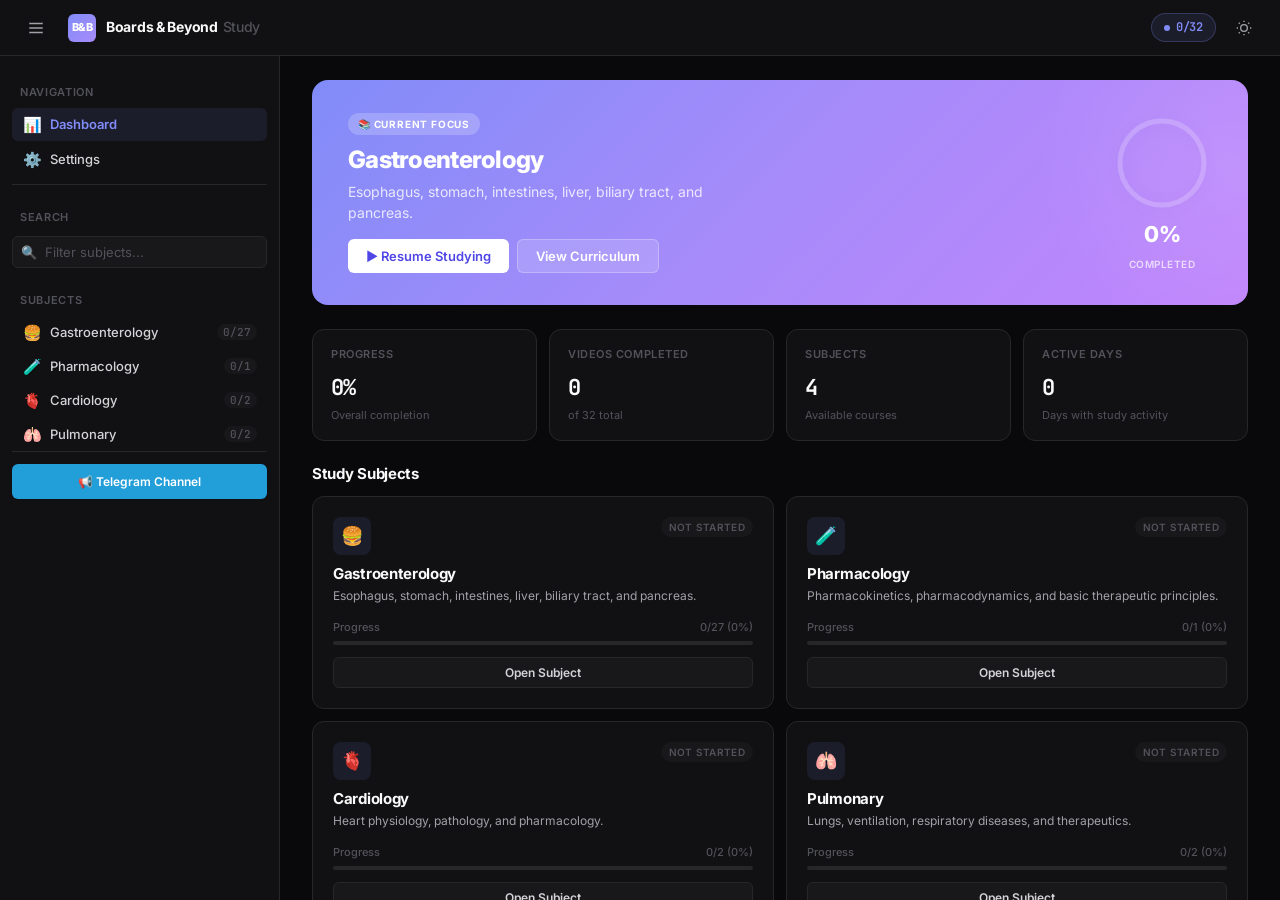
==== commit 93a63e4f: "up" ====
--- a/index.html
+++ b/index.html
@@ -3,49 +3,43 @@
 <head>
     <meta charset="UTF-8">
     <meta name="viewport" content="width=device-width, initial-scale=1.0">
-    <title>Boards & Beyond Study Companion</title>
+    <meta name="description" content="Boards & Beyond Study Companion — A premium, professional study platform for medical students preparing for USMLE board exams.">
+    <title>Boards & Beyond — Study Platform</title>
     <link rel="stylesheet" href="style.css">
 </head>
 <body>
 
-    <div class="app-container">
-        <!-- HEADER -->
+    <div class="app-shell">
+        <!-- ========== HEADER ========== -->
         <header class="app-header">
-            <div class="header-brand">
-                <button class="sidebar-toggle-btn" id="sidebarToggleBtn" title="Toggle Sidebar (Theater Mode)">
-                    <svg width="20" height="20" viewBox="0 0 24 24" fill="none" stroke="currentColor" stroke-width="2.5">
+            <div class="header-left">
+                <button class="sidebar-toggle" id="sidebarToggleBtn" title="Toggle Sidebar">
+                    <svg width="18" height="18" viewBox="0 0 24 24" fill="none" stroke="currentColor" stroke-width="2">
+                        <line x1="3" y1="6" x2="21" y2="6"></line>
                         <line x1="3" y1="12" x2="21" y2="12"></line>
-                        <line x1="3" y1="6" x2="21" y2="6"></line>
                         <line x1="3" y1="18" x2="21" y2="18"></line>
                     </svg>
                 </button>
-                <div class="brand-clickable" id="goHomeBtn">
-                    <div class="brand-logo-group">
-                        <div class="brand-icon">B&B</div>
-                        <div class="brand-text">
-                            <h1 class="brand-title">B&B STUDY</h1>
-                            <span class="brand-subtitle">PREMIUM COMPANION</span>
-                        </div>
-                    </div>
+                <div class="brand" id="goHomeBtn">
+                    <div class="brand-mark">B&B</div>
+                    <div class="brand-name">Boards & Beyond <span>Study</span></div>
                 </div>
             </div>
 
-            <!-- Header Breadcrumbs Navigation -->
-            <div class="header-breadcrumbs" id="headerBreadcrumbs" style="display: none;">
-                <span class="breadcrumb-subj" id="bcSubject">-</span>
+            <div class="header-center" id="headerBreadcrumbs" style="display: none;">
+                <span class="breadcrumb-item" id="bcSubject">-</span>
                 <span class="breadcrumb-sep">/</span>
-                <span class="breadcrumb-sec" id="bcSection">-</span>
+                <span class="breadcrumb-item" id="bcSection">-</span>
                 <span class="breadcrumb-sep">/</span>
-                <span class="breadcrumb-active" id="bcVideo">-</span>
+                <span class="breadcrumb-item active" id="bcVideo">-</span>
             </div>
 
-            <div class="header-controls">
-                <div class="global-stat-box" title="Total Videos Completed">
-                    <span class="stat-icon">📈</span>
-                    <span id="globalHeaderStat">0/0 Completed</span>
-                </div>
-
-                <button class="theme-toggle" id="themeToggle" title="Toggle Theme">
+            <div class="header-right">
+                <div class="progress-pill" title="Total Videos Completed">
+                    <span class="progress-pill-dot"></span>
+                    <span id="globalHeaderStat">0/0</span>
+                </div>
+                <button class="icon-btn theme-toggle" id="themeToggle" title="Toggle Theme">
                     <svg class="moon-icon" viewBox="0 0 24 24" fill="none" stroke="currentColor" stroke-width="2">
                         <path d="M21 12.79A9 9 0 1 1 11.21 3 7 7 0 0 0 21 12.79z"></path>
                     </svg>
@@ -64,232 +58,213 @@
             </div>
         </header>
 
-        <!-- MAIN LAYOUT WRAPPER -->
-        <div class="main-wrapper">
-            <!-- DYNAMIC SIDEBAR (Left) -->
+        <!-- ========== BODY ========== -->
+        <div class="app-body">
+            <!-- SIDEBAR -->
             <aside class="app-sidebar" id="appSidebar">
-                <div class="sidebar-dynamic-content" id="sidebarDynamicContent">
-                    <!-- Dynamic Dashboard Navigation or Subject accordion curriculum goes here -->
+                <div id="sidebarDynamicContent">
+                    <!-- Populated by JS -->
                 </div>
             </aside>
 
-            <!-- MAIN WORKSPACE CONTENT (Right) -->
-            <main class="content-panel">
-                
+            <!-- MAIN CONTENT -->
+            <main class="app-main">
+
                 <!-- 1. DASHBOARD VIEW -->
-                <div class="view-panel" id="dashboardView">
-                    
-                    <!-- STUDY SPOTLIGHT BILLBOARD (Netflix Banner style) -->
-                    <div class="study-spotlight-billboard" id="studySpotlightBillboard">
-                        <div class="billboard-content">
-                            <span class="billboard-badge">🔥 Current Subject</span>
-                            <h2 class="billboard-title" id="billboardSubjectTitle">Gastroenterology</h2>
-                            <div class="billboard-meta">
-                                <span class="billboard-match">99% Match for USMLE</span>
-                                <span class="billboard-year">2026 Edition</span>
-                                <span class="billboard-total-videos" id="billboardSubjectVideos">27 Videos</span>
-                            </div>
-                            <p class="billboard-desc" id="billboardSubjectDesc">Master gastrointestinal embryology, anatomy, physiology, and clinical pathology with interactive study notes and local playback tracking.</p>
-                            <div class="billboard-actions">
-                                <button class="btn btn-primary btn-billboard-play" id="billboardPlayBtn">
-                                    <span>▶</span> Resume Studying
+                <div class="view" id="dashboardView">
+                    <!-- Hero Card -->
+                    <div class="hero-card" id="heroCard">
+                        <div class="hero-text">
+                            <span class="hero-badge">📚 Current Focus</span>
+                            <h2 id="heroSubjectTitle">Gastroenterology</h2>
+                            <p id="heroSubjectDesc">Master gastrointestinal anatomy, physiology, and clinical pathology with structured study tracking.</p>
+                            <div class="hero-actions">
+                                <button class="btn-hero primary" id="heroPlayBtn">▶ Resume Studying</button>
+                                <button class="btn-hero secondary" id="heroInfoBtn">View Curriculum</button>
+                            </div>
+                        </div>
+                        <div class="hero-progress">
+                            <svg width="100" height="100">
+                                <circle class="progress-ring-bg" cx="50" cy="50" r="42"></circle>
+                                <circle class="progress-ring-fill" id="globalProgressRing" cx="50" cy="50" r="42"></circle>
+                            </svg>
+                            <span class="ring-label" id="globalProgressPercent">0%</span>
+                            <span class="ring-sub">Completed</span>
+                        </div>
+                    </div>
+
+                    <!-- Stats Row -->
+                    <div class="stats-row" id="statsRow">
+                        <div class="stat-card">
+                            <div class="stat-label">Progress</div>
+                            <div class="stat-value" id="statProgress">0%</div>
+                            <div class="stat-sub">Overall completion</div>
+                        </div>
+                        <div class="stat-card">
+                            <div class="stat-label">Videos Completed</div>
+                            <div class="stat-value" id="statCompleted">0</div>
+                            <div class="stat-sub" id="statCompletedSub">of 0 total</div>
+                        </div>
+                        <div class="stat-card">
+                            <div class="stat-label">Subjects</div>
+                            <div class="stat-value" id="statSubjects">0</div>
+                            <div class="stat-sub">Available courses</div>
+                        </div>
+                        <div class="stat-card">
+                            <div class="stat-label">Active Days</div>
+                            <div class="stat-value" id="statActiveDays">0</div>
+                            <div class="stat-sub">Days with study activity</div>
+                        </div>
+                    </div>
+
+                    <!-- Resume Section -->
+                    <div class="resume-section" id="resumeSection" style="display: none;">
+                        <h3 class="section-heading">Continue Studying</h3>
+                        <div id="resumeCard"></div>
+                    </div>
+
+                    <!-- Subject Grid -->
+                    <h3 class="section-heading">Study Subjects</h3>
+                    <div class="subject-grid" id="subjectsGrid">
+                        <!-- Dynamic subject cards -->
+                    </div>
+
+                    <!-- Contribution Calendar -->
+                    <div class="calendar-section">
+                        <h3 class="section-heading">Study Activity</h3>
+                        <div class="calendar-card">
+                            <div class="calendar-header">
+                                <span class="cal-title">Daily videos watched — Last 365 days</span>
+                                <div class="calendar-legend">
+                                    <span>Less</span>
+                                    <div class="legend-box l0"></div>
+                                    <div class="legend-box l1"></div>
+                                    <div class="legend-box l2"></div>
+                                    <div class="legend-box l3"></div>
+                                    <span>More</span>
+                                </div>
+                            </div>
+                            <div class="contrib-grid" id="studyContributionGrid"></div>
+                        </div>
+                    </div>
+                </div>
+
+                <!-- 2. STUDY VIEW -->
+                <div class="view" id="subjectView" style="display: none;">
+                    <div class="study-workspace">
+                        <!-- Video Player Card -->
+                        <div class="player-card">
+                            <div class="player-top-bar">
+                                <div class="ptb-left">
+                                    <span class="ptb-section-label" id="videoSectionLabel">—</span>
+                                    <h3 class="ptb-video-title" id="videoTitleLabel">Select a video to begin</h3>
+                                </div>
+                                <span class="ptb-duration" id="videoDurationLabel">00:00</span>
+                            </div>
+
+                            <div class="player-viewport">
+                                <video id="localVideoNode" controls></video>
+                                <div class="file-dropzone" id="fileDropzone">
+                                    <div class="dropzone-content">
+                                        <span class="dz-icon">🎬</span>
+                                        <h4>Video File Not Found</h4>
+                                        <p>Place this video in the <code>videos/</code> folder, or click to browse.</p>
+                                        <input type="file" id="localFilePicker" accept="video/*" style="display: none;">
+                                        <button class="btn-browse" id="browseFilesBtn">Browse Files</button>
+                                    </div>
+                                </div>
+                            </div>
+
+                            <div class="file-status" id="fileStatusBar" style="display: none;">
+                                <span class="fs-name" id="linkedFileName">No file linked</span>
+                                <button class="btn-change-file" id="changeLocalFileBtn">Change</button>
+                            </div>
+
+                            <div class="player-controls">
+                                <button class="mark-complete-btn" id="videoCompletedToggle">
+                                    <span class="mc-check"></span>
+                                    Mark Completed
                                 </button>
-                                <button class="btn btn-secondary btn-billboard-info" id="billboardInfoBtn">
-                                    <span>📋</span> View Curriculum
-                                </button>
-                            </div>
-                        </div>
-                        <div class="billboard-progress">
-                            <div class="progress-ring-box">
-                                <svg class="progress-ring-svg" width="130" height="130">
-                                    <circle class="progress-ring-bg" cx="65" cy="65" r="55"></circle>
-                                    <circle class="progress-ring-fill" id="globalProgressRing" cx="65" cy="65" r="55"></circle>
-                                </svg>
-                                <div class="progress-ring-text">
-                                    <span id="globalProgressPercent">0%</span>
-                                    <span class="progress-ring-label">Completed</span>
-                                </div>
-                            </div>
-                        </div>
-                    </div>
-
-                    <!-- STUDY CAROUSELS -->
-                    <div class="dashboard-carousels">
-                        <!-- Continue watching carousel -->
-                        <div class="carousel-container" id="resumeSection" style="display: none;">
-                            <h3 class="carousel-title">Continue Studying</h3>
-                            <div class="carousel-row" id="resumeCard">
-                                <!-- Dynamic resume card -->
-                            </div>
-                        </div>
-
-                        <!-- Subjects carousel -->
-                        <div class="carousel-container">
-                            <h3 class="carousel-title">Study Subjects</h3>
-                            <div class="carousel-row subjects-carousel" id="subjectsGrid">
-                                <!-- Dynamic subject cards -->
-                            </div>
-                        </div>
-
-                        <!-- Study consistency tracker grid (GitHub-style calendar) -->
-                        <div class="carousel-container">
-                            <h3 class="carousel-title">Study Consistency Calendar</h3>
-                            <div class="consistency-calendar-card">
-                                <div class="calendar-header-meta">
-                                    <span class="calendar-meta-title">Daily watched videos (Last 365 Days)</span>
-                                    <div class="calendar-legend">
-                                        <span>Less</span>
-                                        <div class="legend-box level-0"></div>
-                                        <div class="legend-box level-1"></div>
-                                        <div class="legend-box level-2"></div>
-                                        <div class="legend-box level-3"></div>
-                                        <span>More</span>
-                                    </div>
-                                </div>
-                                <div class="study-contribution-grid" id="studyContributionGrid">
-                                    <!-- Populated dynamically by JS -->
-                                </div>
-                            </div>
-                        </div>
-                    </div>
-                </div>
-
-                <!-- 2. SUBJECT DETAILS & VIDEO VIEW (Cinema-Style Immersive Workspace) -->
-                <div class="view-panel" id="subjectView" style="display: none;">
-                    <div class="cinema-study-workspace">
-                        
-                        <!-- Dynamic Background Ambient Glow (Behind the Video Player) -->
-                        <div class="ambient-glow-backdrop" id="ambientGlowBackdrop"></div>
-
-                        <!-- ACTIVE VIDEO CARD (Central Player) -->
-                        <div class="video-card">
-                            <div class="video-card-header">
-                                <span class="section-label" id="videoSectionLabel">-</span>
-                                <h3 class="active-video-title" id="videoTitleLabel">Select a video to begin</h3>
-                            </div>
-
-                            <!-- Aspect-Ratio Video Container -->
-                            <div class="player-container">
-                                <div class="local-player-wrapper">
-                                    <video id="localVideoNode" controls></video>
-                                    
-                                    <!-- File Dropzone -->
-                                    <div class="file-dropzone" id="fileDropzone">
-                                        <div class="placeholder-content">
-                                            <span class="placeholder-icon">🎞️</span>
-                                            <h4>Local Video File Not Found</h4>
-                                            <p>Place this video in the <code>videos/gastroenterology/</code> folder, or click below to manually link it.</p>
-                                            <input type="file" id="localFilePicker" accept="video/*" style="display: none;">
-                                            <button class="btn btn-primary" id="browseFilesBtn">Browse Local Files</button>
-                                        </div>
-                                    </div>
-                                </div>
-                                
-                                <!-- Linked File Status Bar -->
-                                <div class="file-status-bar" id="fileStatusBar" style="display: none;">
-                                    <span class="file-name-label" id="linkedFileName">No file linked</span>
-                                    <button class="change-file-btn" id="changeLocalFileBtn">Change Local File</button>
-                                </div>
-                            </div>
-
-                            <!-- Controls Row -->
-                            <div class="player-actions-row">
-                                <button class="watched-toggle-btn" id="videoCompletedToggle">
-                                    <span class="check-box-icon"></span>
-                                    Mark as Completed
-                                </button>
-
-                                <div class="prev-next-nav">
-                                    <button class="btn btn-secondary" id="prevVideoBtn" disabled>
-                                        <svg width="14" height="14" viewBox="0 0 24 24" fill="none" stroke="currentColor" stroke-width="2.5">
-                                            <polyline points="15 18 9 12 15 6"></polyline>
-                                        </svg>
+                                <div class="nav-btns">
+                                    <button class="nav-btn" id="prevVideoBtn" disabled>
+                                        <svg viewBox="0 0 24 24" fill="none" stroke="currentColor" stroke-width="2.5"><polyline points="15 18 9 12 15 6"></polyline></svg>
                                         Previous
                                     </button>
-                                    <button class="btn btn-primary" id="nextVideoBtn" disabled>
+                                    <button class="nav-btn primary-nav" id="nextVideoBtn" disabled>
                                         Next
-                                        <svg width="14" height="14" viewBox="0 0 24 24" fill="none" stroke="currentColor" stroke-width="2.5">
-                                            <polyline points="9 18 15 12 9 6"></polyline>
-                                        </svg>
+                                        <svg viewBox="0 0 24 24" fill="none" stroke="currentColor" stroke-width="2.5"><polyline points="9 18 15 12 9 6"></polyline></svg>
                                     </button>
                                 </div>
                             </div>
                         </div>
 
-                        <!-- WORKSPACE TAB PANELS -->
-                        <div class="workspace-tabs-container">
-                            <div class="study-tabs">
-                                <button class="tab-btn active" data-tab="paneNotes">📝 Study Notes</button>
-                                <button class="tab-btn" data-tab="paneHighYield">💡 High-Yield Pearls</button>
-                                <button class="tab-btn" data-tab="paneResources">⚙️ Resources & Backup</button>
-                            </div>
-
-                            <!-- TAB 1: STUDY NOTES -->
+                        <!-- Workspace Tabs -->
+                        <div class="workspace-card">
+                            <div class="tab-bar">
+                                <button class="tab-btn active" data-tab="paneNotes">📝 Notes</button>
+                                <button class="tab-btn" data-tab="paneHighYield">💡 High-Yield</button>
+                                <button class="tab-btn" data-tab="paneResources">⚙️ Resources</button>
+                            </div>
+
+                            <!-- Tab 1: Notes -->
                             <div class="tab-pane active" id="paneNotes">
-                                <div class="notes-editor-wrapper">
-                                    <div class="notes-header">
-                                        <div class="markdown-toolbar">
-                                            <button class="tool-btn" id="btnBold" title="Bold (Ctrl+B)"><b>B</b></button>
-                                            <button class="tool-btn" id="btnItalic" title="Italic (Ctrl+I)"><i>I</i></button>
-                                            <button class="tool-btn" id="btnHeading" title="Add Heading">H</button>
-                                            <span class="tool-sep">|</span>
-                                            <button class="tool-btn" id="btnBulletList" title="Bullet List">• List</button>
-                                            <button class="tool-btn" id="btnCode" title="Code Block">Code</button>
-                                            <button class="tool-btn" id="btnHighYield" title="Highlight High-Yield">⭐ High-Yield</button>
+                                <div class="notes-wrap">
+                                    <div class="notes-toolbar">
+                                        <div class="md-buttons">
+                                            <button class="md-btn" id="btnBold" title="Bold"><b>B</b></button>
+                                            <button class="md-btn" id="btnItalic" title="Italic"><i>I</i></button>
+                                            <button class="md-btn" id="btnHeading" title="Heading">H</button>
+                                            <span class="md-sep"></span>
+                                            <button class="md-btn" id="btnBulletList" title="List">• List</button>
+                                            <button class="md-btn" id="btnCode" title="Code">Code</button>
+                                            <button class="md-btn" id="btnHighYield" title="High-Yield">⭐ HY</button>
                                         </div>
-                                        <span class="save-indicator" id="notesSaveStatus">Saved</span>
-                                    </div>
-                                    <textarea id="studyNotesTextarea" placeholder="Write summaries, high-yield terms, formulas, or key clinical concepts for this video... Notes are autosaved. Support markdown format."></textarea>
-                                </div>
-                            </div>
-
-                            <!-- TAB 2: HIGH-YIELD PEARLS -->
+                                        <span class="save-status" id="notesSaveStatus">Saved</span>
+                                    </div>
+                                    <textarea id="studyNotesTextarea" placeholder="Write study notes, key concepts, and high-yield facts for this video..."></textarea>
+                                </div>
+                            </div>
+
+                            <!-- Tab 2: High-Yield -->
                             <div class="tab-pane" id="paneHighYield">
-                                <div class="high-yield-content">
-                                    <div class="yield-section">
-                                        <h4>🎯 Diagnostic Key Concepts</h4>
-                                        <div class="pearl-bullet-list" id="pearlDiagnosticKeys">
-                                            <div class="pearl-item">
-                                                <span class="pearl-badge badge-primary">Embryology</span>
-                                                <p><strong>Hernias:</strong> Congenital umbilical hernias occur due to failure of bowel to return to abdominal cavity after physiological herniation; covered by skin. Omphalocele involves herniation into umbilical cord (covered by sac).</p>
+                                <div class="hy-content">
+                                    <div class="hy-section">
+                                        <h4>🎯 Key Concepts</h4>
+                                        <div id="pearlDiagnosticKeys">
+                                            <div class="pearl">
+                                                <span class="pearl-tag tag-primary">Embryology</span>
+                                                <p><strong>Hernias:</strong> Congenital umbilical hernias occur due to failure of bowel to return to abdominal cavity after physiological herniation.</p>
                                             </div>
-                                            <div class="pearl-item">
-                                                <span class="pearl-badge badge-danger">High Yield</span>
-                                                <p><strong>Wilson's Disease:</strong> Autosomal recessive mutation in ATP7B copper transporter. Characterized by Kayser-Fleischer rings, liver disease, neurological disorders, and low ceruloplasmin.</p>
+                                            <div class="pearl">
+                                                <span class="pearl-tag tag-danger">High Yield</span>
+                                                <p><strong>Wilson's Disease:</strong> Autosomal recessive mutation in ATP7B copper transporter. Kayser-Fleischer rings, liver disease, low ceruloplasmin.</p>
                                             </div>
-                                            <div class="pearl-item">
-                                                <span class="pearl-badge badge-warning">Physiology</span>
-                                                <p><strong>Bile & Bilirubin:</strong> Conjugated bilirubin is water soluble and excreted in bile. Unconjugated bilirubin is lipid soluble, bound to albumin, and cannot be excreted in urine.</p>
+                                            <div class="pearl">
+                                                <span class="pearl-tag tag-warning">Physiology</span>
+                                                <p><strong>Bile & Bilirubin:</strong> Conjugated bilirubin is water soluble and excreted in bile. Unconjugated is lipid soluble, bound to albumin.</p>
                                             </div>
                                         </div>
                                     </div>
                                 </div>
                             </div>
 
-                            <!-- TAB 3: RESOURCES & BACKUP (Formerly settings panel content) -->
+                            <!-- Tab 3: Resources -->
                             <div class="tab-pane" id="paneResources">
-                                <div class="resources-panel-grid">
-                                    <div class="resources-card">
+                                <div class="resources-grid">
+                                    <div class="res-card">
                                         <h3>Data Management</h3>
-                                        <p>Export your studying data (watched status, custom local video links, study notes) to a backup file, or restore from a previously exported profile.</p>
-                                        <div class="resources-actions">
-                                            <button class="btn btn-primary" id="exportDataBtn">
-                                                📥 Export Backup File
-                                            </button>
-                                            <button class="btn btn-secondary" id="importBtnTrigger">
-                                                📤 Import Backup File
-                                            </button>
+                                        <p>Export or import your study progress, notes, and video configurations.</p>
+                                        <div class="res-actions">
+                                            <button class="btn btn-primary" id="exportDataBtn">📥 Export Backup</button>
+                                            <button class="btn btn-secondary" id="importBtnTrigger">📤 Import Backup</button>
                                             <input type="file" id="importFileSelector" accept=".json" style="display: none;">
                                         </div>
                                     </div>
-
-                                    <div class="resources-card danger-zone">
+                                    <div class="res-card danger-zone">
                                         <h3>Danger Zone</h3>
-                                        <p>Resetting will delete all your study progress, saved notes, and local video associations. This action is irreversible.</p>
-                                        <div class="resources-actions">
-                                            <button class="btn btn-danger" id="resetAllProgressBtn">
-                                                ⚠️ Reset All Progress Data
-                                            </button>
+                                        <p>Permanently delete all progress, notes, and configurations. This cannot be undone.</p>
+                                        <div class="res-actions">
+                                            <button class="btn btn-danger" id="resetAllProgressBtn">⚠️ Reset All Data</button>
                                         </div>
                                     </div>
                                 </div>
@@ -298,35 +273,27 @@
                     </div>
                 </div>
 
-                <!-- 3. GLOBAL SETTINGS VIEW -->
-                <div class="view-panel" id="settingsView" style="display: none;">
-                    <h2 class="view-title">⚙️ System Settings</h2>
-                    <div class="settings-container">
+                <!-- 3. SETTINGS VIEW -->
+                <div class="view" id="settingsView" style="display: none;">
+                    <div class="settings-page">
+                        <h2 class="view-title">⚙️ Settings</h2>
                         <div class="settings-card info-card">
-                            <h3>Local Videos Setup Guide</h3>
-                            <p>To configure your video files for seamless native playback, follow these instructions:</p>
-                            <div class="info-list">
-                                <div class="info-item">
-                                    <strong>Step 1:</strong> Locate your downloaded videos from the Telegram channel.
-                                </div>
-                                <div class="info-item">
-                                    <strong>Step 2:</strong> Copy the files to the **`raw_downloads`** folder inside the **`Exam-blanc`** directory.
-                                </div>
-                                <div class="info-item">
-                                    <strong>Step 3:</strong> Run the Sorter renamer script **`python sort_local_videos.py`**. The script will automatically structure your files under the **`videos/`** folder.
-                                </div>
-                                <div class="info-item">
-                                    <strong>Step 4:</strong> Reload the web app. The video player will auto-detect the files and play them natively.
-                                </div>
-                            </div>
-                        </div>
-                    </div>
-                </div>
+                            <h3>Local Videos Setup</h3>
+                            <p>Configure your video files for native local playback.</p>
+                            <div class="info-steps">
+                                <div class="info-step"><strong>Step 1:</strong> Locate your downloaded videos from the Telegram channel.</div>
+                                <div class="info-step"><strong>Step 2:</strong> Copy the files to the <strong>raw_downloads</strong> folder inside the Exam-blanc directory.</div>
+                                <div class="info-step"><strong>Step 3:</strong> Run <code>python sort_local_videos.py</code> to auto-organize files under <strong>videos/</strong>.</div>
+                                <div class="info-step"><strong>Step 4:</strong> Reload this page. Videos will be auto-detected and play natively.</div>
+                            </div>
+                        </div>
+                    </div>
+                </div>
+
             </main>
         </div>
     </div>
 
-    <!-- Script files -->
     <script src="app.js"></script>
     <script src="ui.js"></script>
 </body>
--- a/style.css
+++ b/style.css
@@ -1,1863 +1,1480 @@
-/* CSS Design System for Boards & Beyond Study Companion */
-/* Netflix-Inspired Premium Study Platform Theme */
-
-/* ----------------------------------------------------
-   1. Google Fonts & CSS Variables
-   ---------------------------------------------------- */
-@import url('https://fonts.googleapis.com/css2?family=Plus+Jakarta+Sans:wght@300;400;500;600;700;800&family=Inter:wght@300;400;500;600;700&display=swap');
-
+/* ============================================================
+   Boards & Beyond Study Platform — Professional Design System
+   Inspired by Linear, Notion, and Stripe Docs
+   ============================================================ */
+
+@import url('https://fonts.googleapis.com/css2?family=Inter:wght@300;400;500;600;700;800&family=JetBrains+Mono:wght@400;500;600&display=swap');
+
+/* -----------------------------------------------
+   1. CSS Custom Properties (Design Tokens)
+   ----------------------------------------------- */
 :root {
-    /* Fonts */
-    --font-heading: 'Plus Jakarta Sans', sans-serif;
-    --font-body: 'Inter', sans-serif;
-
-    /* Theme: Light Mode (Sophisticated Minimalist) */
-    --bg-page: #f8fafc;
-    --bg-card: #ffffff;
-    --bg-sidebar: #ffffff;
-    --border-color: #e2e8f0;
-    --border-hover: #cbd5e1;
-    --text-primary: #0f172a;
-    --text-secondary: #475569;
-    --text-muted: #94a3b8;
+    --font-sans: 'Inter', -apple-system, BlinkMacSystemFont, 'Segoe UI', sans-serif;
+    --font-mono: 'JetBrains Mono', 'Fira Code', monospace;
+
+    --bg-base: #fafafa;
+    --bg-surface: #ffffff;
+    --bg-elevated: #f4f4f5;
+    --bg-sunken: #e4e4e7;
+    --border: #e4e4e7;
+    --border-hover: #d4d4d8;
+    --border-active: #a1a1aa;
+
+    --text-primary: #09090b;
+    --text-secondary: #3f3f46;
+    --text-tertiary: #71717a;
+    --text-muted: #a1a1aa;
     --text-on-accent: #ffffff;
-    
-    /* Crimson/Red Accents (Netflix-Inspired Study Palette) */
-    --color-primary: #e50914;       /* Crimson Red */
-    --color-primary-hover: #b81d24;
-    --color-primary-bg: #fff5f5;
-    
-    --color-success: #10b981;
-    --color-success-hover: #059669;
-    --color-success-bg: #ecfdf5;
-    
-    --color-warning: #f59e0b;
-    --color-warning-bg: #fef3c7;
-    
-    --color-danger: #f43f5e;
-    --color-danger-hover: #e11d48;
-    --color-danger-bg: #fff1f2;
-    
-    --color-gray: #64748b;
-    --color-gray-bg: #f8fafc;
-    
-    /* Layout values */
-    --sidebar-width: 320px;
-    --header-height: 70px;
-    --radius-sm: 8px;
-    --radius-md: 12px;
-    --radius-lg: 20px;
-    --radius-xl: 28px;
-    
-    /* Soft shadows */
-    --shadow-sm: 0 1px 2px 0 rgba(0, 0, 0, 0.05);
-    --shadow-md: 0 10px 15px -3px rgba(15, 23, 42, 0.04), 0 4px 6px -2px rgba(15, 23, 42, 0.02);
-    --shadow-lg: 0 20px 25px -5px rgba(15, 23, 42, 0.08), 0 10px 10px -5px rgba(15, 23, 42, 0.04);
-    
-    /* Gradients */
-    --gradient-hero: linear-gradient(135deg, #e50914 0%, #ff4b4b 100%);
-    --gradient-glow: 0 10px 20px rgba(229, 9, 20, 0.12);
-    
-    /* Consistency Tracker Colors */
-    --calendar-box-bg: #ebedf0;
-    --calendar-box-level-1: #ffcdd2;
-    --calendar-box-level-2: #ef9a9a;
-    --calendar-box-level-3: #e50914;
-
-    /* Glow backdrop opacity */
-    --glow-opacity: 0.04;
+
+    --accent: #6366f1;
+    --accent-hover: #4f46e5;
+    --accent-muted: rgba(99, 102, 241, 0.08);
+    --accent-border: rgba(99, 102, 241, 0.2);
+    --accent-glow: 0 0 0 3px rgba(99, 102, 241, 0.12);
+
+    --success: #22c55e;
+    --success-muted: rgba(34, 197, 94, 0.08);
+    --success-border: rgba(34, 197, 94, 0.2);
+    --warning: #f59e0b;
+    --warning-muted: rgba(245, 158, 11, 0.08);
+    --danger: #ef4444;
+    --danger-muted: rgba(239, 68, 68, 0.08);
+    --danger-border: rgba(239, 68, 68, 0.2);
+
+    --header-h: 56px;
+    --sidebar-w: 280px;
+    --radius-xs: 4px;
+    --radius-sm: 6px;
+    --radius-md: 8px;
+    --radius-lg: 12px;
+    --radius-xl: 16px;
+
+    --shadow-xs: 0 1px 2px rgba(0,0,0,0.04);
+    --shadow-sm: 0 1px 3px rgba(0,0,0,0.06), 0 1px 2px rgba(0,0,0,0.04);
+    --shadow-md: 0 4px 6px -1px rgba(0,0,0,0.06), 0 2px 4px -1px rgba(0,0,0,0.04);
+    --shadow-lg: 0 10px 15px -3px rgba(0,0,0,0.06), 0 4px 6px -2px rgba(0,0,0,0.03);
+
+    --cal-empty: #e4e4e7;
+    --cal-l1: #c7d2fe;
+    --cal-l2: #818cf8;
+    --cal-l3: #6366f1;
+
+    --ease: cubic-bezier(0.4, 0, 0.2, 1);
+    --duration: 150ms;
 }
 
 [data-theme="dark"] {
-    /* Theme: Dark Mode (Ultra Premium Netflix Black & Crimson Red) */
-    --bg-page: #0a0b0d;             /* Pure Obsidian Black */
-    --bg-card: #151821;             /* Charcoal Panel */
-    --bg-sidebar: #06070a;          /* Pitch Black Sidebar */
-    --border-color: #1e2230;        /* Fine border */
-    --border-hover: #2d3347;
-    --text-primary: #ffffff;
-    --text-secondary: #cbd5e1;      /* Light gray */
-    --text-muted: #64748b;
-    
-    --color-primary: #e50914;       /* Netflix Red */
-    --color-primary-hover: #ff1f2d;
-    --color-primary-bg: rgba(229, 9, 20, 0.12);
-    
-    --color-success-bg: rgba(16, 185, 129, 0.1);
-    --color-warning-bg: rgba(245, 158, 11, 0.1);
-    --color-danger-bg: rgba(244, 63, 94, 0.1);
-    --color-gray-bg: #0d1017;
-    
-    --shadow-sm: 0 1px 2px rgba(0,0,0,0.5);
-    --shadow-md: 0 10px 30px -10px rgba(0, 0, 0, 0.7);
-    --shadow-lg: 0 30px 60px -15px rgba(0, 0, 0, 0.9);
-    
-    --gradient-hero: linear-gradient(135deg, #e50914 0%, #ff3b30 100%);
-    --gradient-glow: 0 10px 30px rgba(229, 9, 20, 0.25);
-
-    /* Consistency Tracker Colors */
-    --calendar-box-bg: #161b22;
-    --calendar-box-level-1: #3d0306;
-    --calendar-box-level-2: #80050b;
-    --calendar-box-level-3: #e50914;
-
-    /* Glow backdrop opacity */
-    --glow-opacity: 0.15;
-}
-
-/* ----------------------------------------------------
-   2. Reset & Typography
-   ---------------------------------------------------- */
-* {
+    --bg-base: #09090b;
+    --bg-surface: #111113;
+    --bg-elevated: #18181b;
+    --bg-sunken: #27272a;
+    --border: #27272a;
+    --border-hover: #3f3f46;
+    --border-active: #52525b;
+
+    --text-primary: #fafafa;
+    --text-secondary: #d4d4d8;
+    --text-tertiary: #a1a1aa;
+    --text-muted: #52525b;
+
+    --accent: #818cf8;
+    --accent-hover: #a5b4fc;
+    --accent-muted: rgba(129, 140, 248, 0.1);
+    --accent-border: rgba(129, 140, 248, 0.25);
+    --accent-glow: 0 0 0 3px rgba(129, 140, 248, 0.15);
+
+    --success: #4ade80;
+    --success-muted: rgba(74, 222, 128, 0.1);
+    --success-border: rgba(74, 222, 128, 0.25);
+    --warning: #fbbf24;
+    --warning-muted: rgba(251, 191, 36, 0.1);
+    --danger: #f87171;
+    --danger-muted: rgba(248, 113, 113, 0.1);
+    --danger-border: rgba(248, 113, 113, 0.25);
+
+    --shadow-xs: 0 1px 2px rgba(0,0,0,0.3);
+    --shadow-sm: 0 1px 3px rgba(0,0,0,0.4), 0 1px 2px rgba(0,0,0,0.3);
+    --shadow-md: 0 4px 6px -1px rgba(0,0,0,0.4), 0 2px 4px -1px rgba(0,0,0,0.3);
+    --shadow-lg: 0 10px 15px -3px rgba(0,0,0,0.5), 0 4px 6px -2px rgba(0,0,0,0.3);
+
+    --cal-empty: #18181b;
+    --cal-l1: #312e81;
+    --cal-l2: #4338ca;
+    --cal-l3: #818cf8;
+}
+
+/* -----------------------------------------------
+   2. Reset & Base Styles
+   ----------------------------------------------- */
+*, *::before, *::after {
     box-sizing: border-box;
     margin: 0;
     padding: 0;
 }
 
+html {
+    -webkit-text-size-adjust: 100%;
+    -webkit-font-smoothing: antialiased;
+    -moz-osx-font-smoothing: grayscale;
+    text-rendering: optimizeLegibility;
+}
+
 body {
-    background-color: var(--bg-page);
+    font-family: var(--font-sans);
+    font-size: 14px;
+    line-height: 1.6;
     color: var(--text-primary);
-    font-family: var(--font-body);
-    line-height: 1.6;
-    transition: background-color 0.4s cubic-bezier(0.4, 0, 0.2, 1), color 0.4s cubic-bezier(0.4, 0, 0.2, 1);
-    -webkit-font-smoothing: antialiased;
+    background-color: var(--bg-base);
+    transition: background-color 0.3s var(--ease), color 0.3s var(--ease);
     overflow-x: hidden;
 }
 
 h1, h2, h3, h4, h5, h6 {
-    font-family: var(--font-heading);
+    font-family: var(--font-sans);
     font-weight: 700;
-    letter-spacing: -0.02em;
-    line-height: 1.2;
+    letter-spacing: -0.025em;
+    line-height: 1.25;
+    color: var(--text-primary);
 }
 
 a {
-    color: var(--color-primary);
+    color: var(--accent);
     text-decoration: none;
-    transition: color 0.2s ease;
-}
-a:hover {
-    color: var(--color-primary-hover);
-}
+    transition: color var(--duration) var(--ease);
+}
+a:hover { color: var(--accent-hover); }
 
 button, input, textarea, select {
     font-family: inherit;
     font-size: inherit;
     color: inherit;
-}
-
-/* Custom Scrollbars */
-::-webkit-scrollbar {
-    width: 6px;
-    height: 6px;
-}
-::-webkit-scrollbar-track {
-    background: transparent;
-}
+    border: none;
+    outline: none;
+    background: none;
+}
+
+button { cursor: pointer; }
+
+::-webkit-scrollbar { width: 5px; height: 5px; }
+::-webkit-scrollbar-track { background: transparent; }
 ::-webkit-scrollbar-thumb {
-    background: var(--border-color);
-    border-radius: 4px;
-}
-::-webkit-scrollbar-thumb:hover {
-    background: var(--text-muted);
-}
-
-/* ----------------------------------------------------
-   3. Main Application Layout
-   ---------------------------------------------------- */
-.app-container {
+    background: var(--border-hover);
+    border-radius: 10px;
+}
+::-webkit-scrollbar-thumb:hover { background: var(--text-muted); }
+
+:focus-visible {
+    outline: 2px solid var(--accent);
+    outline-offset: 2px;
+    border-radius: var(--radius-sm);
+}
+
+/* -----------------------------------------------
+   3. App Shell Layout
+   ----------------------------------------------- */
+.app-shell {
     display: flex;
     flex-direction: column;
     min-height: 100vh;
 }
 
-/* Header */
 .app-header {
-    height: var(--header-height);
-    background-color: rgba(10, 11, 13, 0.85);
-    backdrop-filter: blur(16px);
-    -webkit-backdrop-filter: blur(16px);
-    border-bottom: 1px solid var(--border-color);
+    height: var(--header-h);
+    background-color: var(--bg-surface);
+    border-bottom: 1px solid var(--border);
     display: flex;
     align-items: center;
     justify-content: space-between;
-    padding: 0 32px;
+    padding: 0 20px;
     position: sticky;
     top: 0;
     z-index: 100;
-    box-shadow: var(--shadow-sm);
-    transition: background-color 0.3s, border-color 0.3s;
-}
-
-[data-theme="light"] .app-header {
-    background-color: rgba(255, 255, 255, 0.85);
-}
-
-.header-brand {
-    display: flex;
-    align-items: center;
-    gap: 20px;
-}
-
-.brand-logo-group {
+    transition: background-color 0.3s var(--ease), border-color 0.3s var(--ease);
+}
+
+.header-left {
+    display: flex;
+    align-items: center;
+    gap: 16px;
+}
+
+.sidebar-toggle {
+    width: 32px;
+    height: 32px;
+    display: flex;
+    align-items: center;
+    justify-content: center;
+    border-radius: var(--radius-sm);
+    color: var(--text-tertiary);
+    transition: all var(--duration) var(--ease);
+}
+.sidebar-toggle:hover {
+    background-color: var(--bg-elevated);
+    color: var(--text-primary);
+}
+
+.brand {
+    display: flex;
+    align-items: center;
+    gap: 10px;
+    cursor: pointer;
+}
+
+.brand-mark {
+    width: 28px;
+    height: 28px;
+    background: linear-gradient(135deg, var(--accent) 0%, #a78bfa 100%);
+    border-radius: var(--radius-sm);
+    display: flex;
+    align-items: center;
+    justify-content: center;
+    color: white;
+    font-weight: 800;
+    font-size: 11px;
+    letter-spacing: -0.05em;
+    flex-shrink: 0;
+}
+
+.brand-name {
+    font-size: 14px;
+    font-weight: 700;
+    letter-spacing: -0.02em;
+    color: var(--text-primary);
+}
+.brand-name span {
+    color: var(--text-muted);
+    font-weight: 500;
+    margin-left: 2px;
+}
+
+.header-center {
+    display: flex;
+    align-items: center;
+    gap: 6px;
+    font-size: 13px;
+    color: var(--text-tertiary);
+}
+.breadcrumb-sep { color: var(--text-muted); font-size: 11px; }
+.breadcrumb-item { color: var(--text-tertiary); }
+.breadcrumb-item.active { color: var(--text-primary); font-weight: 600; }
+
+.header-right {
     display: flex;
     align-items: center;
     gap: 12px;
 }
 
-.brand-clickable {
-    cursor: pointer;
-}
-
-.brand-icon {
-    width: 44px;
-    height: 44px;
-    background: var(--gradient-hero);
-    color: white;
-    border-radius: var(--radius-md);
+.progress-pill {
+    display: flex;
+    align-items: center;
+    gap: 6px;
+    padding: 4px 12px;
+    background-color: var(--accent-muted);
+    border: 1px solid var(--accent-border);
+    border-radius: 100px;
+    font-size: 12px;
+    font-weight: 600;
+    color: var(--accent);
+    font-family: var(--font-mono);
+    letter-spacing: -0.02em;
+}
+.progress-pill-dot {
+    width: 6px;
+    height: 6px;
+    border-radius: 50%;
+    background-color: var(--accent);
+}
+
+.icon-btn {
+    width: 32px;
+    height: 32px;
     display: flex;
     align-items: center;
     justify-content: center;
-    font-family: var(--font-heading);
-    font-weight: 800;
-    font-size: 18px;
-    box-shadow: var(--gradient-glow);
-    transition: transform 0.2s ease;
-}
-.brand-clickable:hover .brand-icon {
-    transform: scale(1.05);
-}
-
-.brand-text {
-    display: flex;
-    flex-direction: column;
-}
-
-.brand-title {
-    font-size: 18px;
-    font-weight: 800;
-    letter-spacing: -0.02em;
-    background: var(--gradient-hero);
-    -webkit-background-clip: text;
-    -webkit-text-fill-color: transparent;
-}
-
-.brand-subtitle {
-    font-size: 9px;
-    font-weight: 800;
-    letter-spacing: 0.15em;
-    color: var(--text-muted);
-    text-transform: uppercase;
-}
-
-.header-controls {
-    display: flex;
-    align-items: center;
-    gap: 20px;
-}
-
-.global-stat-box {
-    background-color: var(--color-primary-bg);
-    border: 1px solid rgba(229, 9, 20, 0.15);
-    padding: 8px 18px;
-    border-radius: 30px;
-    display: flex;
-    align-items: center;
-    gap: 10px;
-    font-size: 13px;
-    font-weight: 700;
-    color: var(--color-primary);
-}
-
-.stat-icon {
-    font-size: 14px;
-}
-
-.theme-toggle, .sidebar-toggle-btn {
-    background: none;
-    border: 1px solid var(--border-color);
-    cursor: pointer;
-    color: var(--text-secondary);
-    width: 40px;
-    height: 40px;
-    border-radius: 50%;
-    display: flex;
-    align-items: center;
-    justify-content: center;
-    transition: all 0.2s cubic-bezier(0.4, 0, 0.2, 1);
-}
-
-.theme-toggle:hover, .sidebar-toggle-btn:hover {
-    background-color: var(--color-gray-bg);
-    border-color: var(--border-hover);
+    border-radius: var(--radius-sm);
+    color: var(--text-tertiary);
+    transition: all var(--duration) var(--ease);
+}
+.icon-btn:hover {
+    background-color: var(--bg-elevated);
     color: var(--text-primary);
-    transform: translateY(-1px);
-}
-
-.theme-toggle svg, .sidebar-toggle-btn svg {
-    width: 18px;
-    height: 18px;
-}
+}
+.icon-btn svg { width: 16px; height: 16px; }
 
 .theme-toggle .moon-icon { display: block; }
 .theme-toggle .sun-icon { display: none; }
 [data-theme="dark"] .theme-toggle .moon-icon { display: none; }
 [data-theme="dark"] .theme-toggle .sun-icon { display: block; }
 
-/* Buttons styling */
-.btn {
-    padding: 10px 20px;
-    font-family: var(--font-heading);
-    font-weight: 700;
-    border-radius: var(--radius-md);
-    border: none;
-    cursor: pointer;
-    display: inline-flex;
-    align-items: center;
-    justify-content: center;
-    gap: 8px;
-    transition: all 0.2s cubic-bezier(0.4, 0, 0.2, 1);
-    font-size: 14px;
-}
-
-.btn-primary {
-    background: var(--gradient-hero);
-    color: var(--text-on-accent);
-    box-shadow: var(--gradient-glow);
-}
-.btn-primary:hover {
-    transform: translateY(-2px);
-    box-shadow: 0 14px 28px rgba(229, 9, 20, 0.3);
-}
-
-.btn-secondary {
-    background-color: var(--bg-card);
-    color: var(--text-primary);
-    border: 1px solid var(--border-color);
-}
-.btn-secondary:hover {
-    background-color: var(--color-gray-bg);
-    border-color: var(--border-hover);
-    transform: translateY(-1px);
-}
-
-.btn-danger {
-    background-color: var(--color-danger);
-    color: white;
-}
-.btn-danger:hover {
-    background-color: var(--color-danger-hover);
-    transform: translateY(-2px);
-    box-shadow: 0 8px 20px rgba(244, 63, 94, 0.2);
-}
-
-/* ----------------------------------------------------
-   4. Sidebar Layout (Collapsible Menu)
-   ---------------------------------------------------- */
-.main-wrapper {
-    display: flex;
-    flex: 1;
-    position: relative;
-}
-
+/* --- Main Layout --- */
+.app-body { display: flex; flex: 1; }
+
+/* --- Sidebar --- */
 .app-sidebar {
-    width: var(--sidebar-width);
-    background-color: var(--bg-sidebar);
-    border-right: 1px solid var(--border-color);
-    padding: 24px 16px;
+    width: var(--sidebar-w);
+    background-color: var(--bg-surface);
+    border-right: 1px solid var(--border);
+    height: calc(100vh - var(--header-h));
+    position: sticky;
+    top: var(--header-h);
     display: flex;
     flex-direction: column;
-    height: calc(100vh - var(--header-height));
-    position: sticky;
-    top: var(--header-height);
     overflow-y: auto;
     overflow-x: hidden;
-    z-index: 90;
-    transition: width 0.35s cubic-bezier(0.4, 0, 0.2, 1), 
-                padding 0.35s cubic-bezier(0.4, 0, 0.2, 1), 
-                opacity 0.35s cubic-bezier(0.4, 0, 0.2, 1),
-                border-color 0.35s ease;
+    transition: width 0.25s var(--ease), opacity 0.25s var(--ease),
+                padding 0.25s var(--ease), border-color 0.25s var(--ease);
+    padding: 12px;
 }
 
 .app-sidebar.collapsed {
     width: 0;
-    padding: 24px 0 !important;
+    padding: 12px 0;
     border-right-color: transparent;
     opacity: 0;
+    overflow: hidden;
     pointer-events: none;
 }
 
+.sidebar-section-label {
+    font-size: 11px;
+    font-weight: 600;
+    text-transform: uppercase;
+    letter-spacing: 0.06em;
+    color: var(--text-muted);
+    padding: 16px 8px 6px;
+}
+
 .sidebar-nav {
+    display: flex;
+    flex-direction: column;
+    gap: 2px;
+}
+
+.nav-link {
+    display: flex;
+    align-items: center;
+    gap: 8px;
+    padding: 7px 10px;
+    border-radius: var(--radius-sm);
+    font-size: 13px;
+    font-weight: 500;
+    color: var(--text-secondary);
+    transition: all var(--duration) var(--ease);
+    width: 100%;
+    text-align: left;
+}
+.nav-link:hover {
+    background-color: var(--bg-elevated);
+    color: var(--text-primary);
+}
+.nav-link.active {
+    background-color: var(--accent-muted);
+    color: var(--accent);
+    font-weight: 600;
+}
+.nav-link .nav-icon {
+    font-size: 15px;
+    width: 20px;
+    text-align: center;
+    flex-shrink: 0;
+}
+
+.sidebar-divider {
+    height: 1px;
+    background-color: var(--border);
+    margin: 8px 0;
+}
+
+.sidebar-search {
+    position: relative;
+    margin: 4px 0 8px;
+}
+.sidebar-search input {
+    width: 100%;
+    padding: 7px 10px 7px 32px;
+    background-color: var(--bg-elevated);
+    border: 1px solid var(--border);
+    border-radius: var(--radius-sm);
+    font-size: 13px;
+    color: var(--text-primary);
+    transition: all var(--duration) var(--ease);
+}
+.sidebar-search input::placeholder { color: var(--text-muted); }
+.sidebar-search input:focus {
+    border-color: var(--accent);
+    box-shadow: var(--accent-glow);
+    background-color: var(--bg-surface);
+}
+.sidebar-search .search-icon {
+    position: absolute;
+    left: 9px;
+    top: 50%;
+    transform: translateY(-50%);
+    color: var(--text-muted);
+    font-size: 13px;
+    pointer-events: none;
+}
+
+.sidebar-subject-list {
+    display: flex;
+    flex-direction: column;
+    gap: 1px;
+}
+
+.sidebar-subject-btn {
+    display: flex;
+    align-items: center;
+    justify-content: space-between;
+    gap: 8px;
+    padding: 7px 10px;
+    border-radius: var(--radius-sm);
+    width: 100%;
+    text-align: left;
+    font-size: 13px;
+    font-weight: 500;
+    color: var(--text-secondary);
+    transition: all var(--duration) var(--ease);
+}
+.sidebar-subject-btn:hover {
+    background-color: var(--bg-elevated);
+    color: var(--text-primary);
+}
+.sidebar-subject-btn.active {
+    background-color: var(--accent-muted);
+    color: var(--accent);
+    font-weight: 600;
+}
+
+.sidebar-subject-btn .subj-left {
+    display: flex;
+    align-items: center;
+    gap: 8px;
+    overflow: hidden;
+}
+.sidebar-subject-btn .subj-icon {
+    font-size: 15px;
+    width: 20px;
+    text-align: center;
+    flex-shrink: 0;
+}
+.sidebar-subject-btn .subj-name {
+    white-space: nowrap;
+    overflow: hidden;
+    text-overflow: ellipsis;
+}
+
+.subj-count {
+    font-family: var(--font-mono);
+    font-size: 11px;
+    font-weight: 500;
+    color: var(--text-muted);
+    background-color: var(--bg-elevated);
+    padding: 1px 6px;
+    border-radius: 100px;
+    flex-shrink: 0;
+}
+.sidebar-subject-btn.active .subj-count {
+    background-color: var(--accent-border);
+    color: var(--accent);
+}
+
+.sidebar-footer {
+    margin-top: auto;
+    padding-top: 12px;
+    border-top: 1px solid var(--border);
+}
+
+.tg-link {
+    display: flex;
+    align-items: center;
+    justify-content: center;
+    gap: 6px;
+    padding: 8px;
+    background-color: #229ED9;
+    color: white;
+    font-size: 12px;
+    font-weight: 600;
+    border-radius: var(--radius-sm);
+    transition: all var(--duration) var(--ease);
+}
+.tg-link:hover {
+    background-color: #1a8abf;
+    color: white;
+    transform: translateY(-1px);
+}
+
+/* --- Sidebar Curriculum --- */
+.sidebar-curriculum {
+    display: flex;
+    flex-direction: column;
+    gap: 8px;
+    height: 100%;
+}
+
+.sidebar-back-btn {
+    display: flex;
+    align-items: center;
+    gap: 6px;
+    padding: 6px 10px;
+    border-radius: var(--radius-sm);
+    font-size: 12px;
+    font-weight: 600;
+    color: var(--text-tertiary);
+    transition: all var(--duration) var(--ease);
+    width: 100%;
+    border: 1px solid var(--border);
+}
+.sidebar-back-btn:hover {
+    background-color: var(--bg-elevated);
+    color: var(--text-primary);
+    border-color: var(--border-hover);
+}
+.sidebar-back-btn svg { width: 12px; height: 12px; flex-shrink: 0; }
+
+.sidebar-subj-header {
+    display: flex;
+    align-items: center;
+    gap: 10px;
+    padding: 8px 4px;
+    border-bottom: 1px solid var(--border);
+}
+
+.sidebar-subj-icon-box {
+    width: 36px;
+    height: 36px;
+    background-color: var(--accent-muted);
+    border: 1px solid var(--accent-border);
+    border-radius: var(--radius-md);
+    display: flex;
+    align-items: center;
+    justify-content: center;
+    font-size: 18px;
+    flex-shrink: 0;
+}
+
+.sidebar-subj-meta {
+    display: flex;
+    flex-direction: column;
+    overflow: hidden;
+}
+.sidebar-subj-meta h3 {
+    font-size: 14px;
+    font-weight: 700;
+    white-space: nowrap;
+    overflow: hidden;
+    text-overflow: ellipsis;
+}
+.sidebar-subj-meta span {
+    font-size: 11px;
+    color: var(--text-muted);
+}
+
+.sidebar-progress-row {
+    display: flex;
+    align-items: center;
+    gap: 8px;
+    padding: 6px 8px;
+    background-color: var(--bg-elevated);
+    border-radius: var(--radius-sm);
+    border: 1px solid var(--border);
+}
+.sidebar-progress-row .prog-bar-track {
+    flex: 1;
+    height: 4px;
+    background-color: var(--border);
+    border-radius: 2px;
+    overflow: hidden;
+}
+.sidebar-progress-row .prog-bar-fill {
+    height: 100%;
+    background-color: var(--accent);
+    border-radius: 2px;
+    transition: width 0.4s var(--ease);
+}
+.sidebar-progress-row .prog-percent {
+    font-family: var(--font-mono);
+    font-size: 11px;
+    font-weight: 600;
+    color: var(--text-tertiary);
+    flex-shrink: 0;
+    min-width: 28px;
+    text-align: right;
+}
+
+/* Accordion */
+.accordion {
     display: flex;
     flex-direction: column;
     gap: 4px;
+    flex: 1;
+    overflow-y: auto;
+    padding-right: 2px;
+}
+
+.accordion-section {
+    border: 1px solid var(--border);
+    border-radius: var(--radius-md);
+    overflow: hidden;
+    background-color: var(--bg-surface);
+    transition: border-color var(--duration) var(--ease);
+}
+.accordion-section.open { border-color: var(--border-hover); }
+
+.accordion-trigger {
     width: 100%;
-}
-
-.sidebar-title {
-    font-size: 10px;
-    font-weight: 800;
-    text-transform: uppercase;
-    letter-spacing: 0.15em;
-    color: var(--text-muted);
-    margin: 20px 0 8px 12px;
-}
-
-/* Search bar styling in Sidebar */
-.sidebar-search-box {
-    margin: 4px 10px 12px 10px;
-    position: relative;
-}
-
-.sidebar-search-box input {
-    width: 100%;
-    background-color: var(--color-gray-bg);
-    border: 1px solid var(--border-color);
-    border-radius: var(--radius-md);
-    padding: 10px 14px 10px 38px;
-    font-size: 13.5px;
-    color: var(--text-primary);
-    outline: none;
-    transition: all 0.2s ease;
-}
-
-.sidebar-search-box input:focus {
-    border-color: var(--color-primary);
-    box-shadow: 0 0 0 3px rgba(229, 9, 20, 0.08);
-    background-color: var(--bg-card);
-}
-
-.sidebar-search-box .search-icon {
-    position: absolute;
-    left: 12px;
-    top: 50%;
-    transform: translateY(-50%);
-    font-size: 14px;
-    color: var(--text-muted);
-    pointer-events: none;
-}
-
-.nav-item {
-    width: 100%;
-    display: flex;
-    align-items: center;
-    gap: 12px;
-    background: none;
-    border: none;
-    padding: 10px 14px;
-    border-radius: var(--radius-md);
+    display: flex;
+    align-items: center;
+    justify-content: space-between;
+    padding: 9px 12px;
+    font-size: 12px;
+    font-weight: 600;
+    color: var(--text-secondary);
     cursor: pointer;
     text-align: left;
-    transition: all 0.2s ease;
-}
-
-.nav-icon {
-    font-size: 16px;
+    transition: background-color var(--duration) var(--ease);
+}
+.accordion-trigger:hover { background-color: var(--bg-elevated); }
+.accordion-trigger .chevron {
+    font-size: 10px;
+    color: var(--text-muted);
+    transition: transform 0.2s var(--ease);
+}
+.accordion-section.open .accordion-trigger .chevron { transform: rotate(180deg); }
+.accordion-section.open .accordion-trigger { border-bottom: 1px solid var(--border); }
+
+.accordion-body {
+    display: none;
+    flex-direction: column;
+    padding: 4px;
+    background-color: var(--bg-elevated);
+}
+.accordion-section.open .accordion-body { display: flex; }
+
+.vid-item {
+    display: flex;
+    align-items: center;
+    gap: 8px;
+    padding: 6px 8px;
+    border-radius: var(--radius-xs);
+    cursor: pointer;
+    transition: all var(--duration) var(--ease);
+    width: 100%;
+    text-align: left;
+}
+.vid-item:hover { background-color: var(--bg-sunken); }
+.vid-item.active { background-color: var(--accent-muted); }
+
+.vid-check {
+    width: 14px;
+    height: 14px;
+    border: 1.5px solid var(--text-muted);
+    border-radius: 3px;
     display: flex;
     align-items: center;
     justify-content: center;
-}
-
-.nav-label {
-    font-weight: 600;
-    font-size: 14px;
-    color: var(--text-secondary);
-}
-
-.nav-item:hover {
-    background-color: var(--color-gray-bg);
-}
-
-.nav-item.active {
-    background-color: var(--color-primary-bg);
-}
-
-.nav-item.active .nav-label {
-    color: var(--color-primary);
-}
-
-/* Sidebar Subject list items */
-.sidebar-subj-item {
-    display: flex;
-    align-items: center;
-    justify-content: space-between;
-    width: 100%;
-    background: none;
-    border: 1px solid transparent;
-    padding: 8px 12px;
-    border-radius: var(--radius-md);
-    cursor: pointer;
-    text-align: left;
-    transition: all 0.2s ease;
-    margin-bottom: 2px;
-}
-
-.sidebar-subj-item:hover {
-    background-color: var(--color-primary-bg);
-}
-
-.sidebar-subj-item:hover .subj-item-label {
-    color: var(--color-primary);
-}
-
-.sidebar-subj-item.active {
-    background-color: var(--color-primary);
-    color: white !important;
-    box-shadow: var(--gradient-glow);
-}
-
-.subj-item-label {
-    display: flex;
-    align-items: center;
-    gap: 10px;
-    font-weight: 600;
-    font-size: 13.5px;
+    flex-shrink: 0;
+    background-color: var(--bg-surface);
+    transition: all var(--duration) var(--ease);
+    font-size: 0;
+}
+.vid-item.done .vid-check {
+    background-color: var(--success);
+    border-color: var(--success);
+    font-size: 9px;
+    color: white;
+}
+
+.vid-info {
+    display: flex;
+    flex-direction: column;
+    overflow: hidden;
+    flex: 1;
+}
+.vid-title {
+    font-size: 12px;
+    font-weight: 500;
     color: var(--text-secondary);
     white-space: nowrap;
     overflow: hidden;
     text-overflow: ellipsis;
-}
-
-.sidebar-subj-item.active .subj-item-label {
+    line-height: 1.3;
+}
+.vid-item.active .vid-title { color: var(--accent); font-weight: 600; }
+.vid-duration {
+    font-family: var(--font-mono);
+    font-size: 10px;
+    color: var(--text-muted);
+}
+
+/* -----------------------------------------------
+   4. Main Content
+   ----------------------------------------------- */
+.app-main {
+    flex: 1;
+    height: calc(100vh - var(--header-h));
+    overflow-y: auto;
+    padding: 24px 32px;
+}
+
+.view {
+    max-width: 960px;
+    margin: 0 auto;
+    animation: fadeUp 0.3s var(--ease);
+}
+
+@keyframes fadeUp {
+    from { opacity: 0; transform: translateY(8px); }
+    to { opacity: 1; transform: translateY(0); }
+}
+
+/* -----------------------------------------------
+   5. Dashboard
+   ----------------------------------------------- */
+.hero-card {
+    background: linear-gradient(135deg, var(--accent) 0%, #a78bfa 50%, #c084fc 100%);
+    border-radius: var(--radius-xl);
+    padding: 32px 36px;
+    display: flex;
+    align-items: center;
+    justify-content: space-between;
+    gap: 24px;
+    margin-bottom: 24px;
+    position: relative;
+    overflow: hidden;
+}
+.hero-card::before {
+    content: '';
+    position: absolute;
+    top: -50%;
+    right: -20%;
+    width: 400px;
+    height: 400px;
+    background: radial-gradient(circle, rgba(255,255,255,0.1) 0%, transparent 70%);
+    pointer-events: none;
+}
+
+.hero-text { z-index: 1; }
+.hero-text .hero-badge {
+    display: inline-block;
+    font-size: 10px;
+    font-weight: 700;
+    text-transform: uppercase;
+    letter-spacing: 0.08em;
+    background-color: rgba(255,255,255,0.2);
     color: white;
-}
-
-.subj-item-badge {
-    background-color: var(--color-gray-bg);
-    color: var(--text-secondary);
+    padding: 3px 10px;
+    border-radius: 100px;
+    margin-bottom: 10px;
+}
+.hero-text h2 {
+    font-size: 24px;
+    font-weight: 800;
+    color: white;
+    letter-spacing: -0.03em;
+    margin-bottom: 6px;
+}
+.hero-text p {
+    font-size: 14px;
+    color: rgba(255,255,255,0.8);
+    max-width: 420px;
+    margin-bottom: 16px;
+    line-height: 1.5;
+}
+.hero-actions { display: flex; gap: 8px; }
+.btn-hero {
+    padding: 8px 18px;
+    border-radius: var(--radius-sm);
+    font-size: 13px;
+    font-weight: 600;
+    transition: all var(--duration) var(--ease);
+}
+.btn-hero.primary {
+    background-color: white;
+    color: #4f46e5;
+}
+.btn-hero.primary:hover {
+    background-color: rgba(255,255,255,0.9);
+    transform: translateY(-1px);
+}
+.btn-hero.secondary {
+    background-color: rgba(255,255,255,0.15);
+    color: white;
+    border: 1px solid rgba(255,255,255,0.25);
+}
+.btn-hero.secondary:hover { background-color: rgba(255,255,255,0.25); }
+
+.hero-progress {
+    z-index: 1;
+    display: flex;
+    flex-direction: column;
+    align-items: center;
+    gap: 4px;
+}
+.hero-progress svg { filter: drop-shadow(0 2px 8px rgba(0,0,0,0.15)); }
+.progress-ring-bg { fill: none; stroke: rgba(255,255,255,0.2); stroke-width: 5; }
+.progress-ring-fill {
+    fill: none;
+    stroke: white;
+    stroke-width: 5;
+    stroke-linecap: round;
+    transition: stroke-dashoffset 0.6s var(--ease);
+    transform: rotate(-90deg);
+    transform-origin: center;
+}
+.hero-progress .ring-label { font-size: 22px; font-weight: 800; color: white; }
+.hero-progress .ring-sub {
     font-size: 10px;
-    font-weight: 800;
-    padding: 2px 6px;
-    border-radius: 12px;
-    flex-shrink: 0;
-    border: 1px solid var(--border-color);
-}
-
-.sidebar-subj-item.active .subj-item-badge {
-    background-color: rgba(255, 255, 255, 0.2);
-    color: white;
-    border-color: transparent;
-}
-
-.sidebar-footer {
-    margin-top: auto;
-    padding-top: 24px;
-    border-top: 1px solid var(--border-color);
-    width: 100%;
-}
-
-.tg-channel-link {
-    display: flex;
-    align-items: center;
-    justify-content: center;
-    gap: 8px;
-    background-color: #229ED9;
-    color: white;
+    font-weight: 600;
+    color: rgba(255,255,255,0.7);
+    text-transform: uppercase;
+    letter-spacing: 0.05em;
+}
+
+.stats-row {
+    display: grid;
+    grid-template-columns: repeat(4, 1fr);
+    gap: 12px;
+    margin-bottom: 24px;
+}
+.stat-card {
+    background-color: var(--bg-surface);
+    border: 1px solid var(--border);
+    border-radius: var(--radius-lg);
+    padding: 16px 18px;
+    transition: border-color var(--duration) var(--ease), box-shadow var(--duration) var(--ease);
+}
+.stat-card:hover { border-color: var(--border-hover); box-shadow: var(--shadow-sm); }
+.stat-card .stat-label {
+    font-size: 11px;
+    font-weight: 600;
+    text-transform: uppercase;
+    letter-spacing: 0.05em;
+    color: var(--text-muted);
+    margin-bottom: 6px;
+}
+.stat-card .stat-value {
+    font-family: var(--font-mono);
+    font-size: 22px;
     font-weight: 700;
-    font-size: 13px;
-    padding: 10px;
-    border-radius: var(--radius-md);
-    box-shadow: 0 4px 10px rgba(34, 158, 217, 0.2);
-    transition: all 0.2s ease;
-}
-
-.tg-channel-link:hover {
-    background-color: #1c88bc;
-    color: white;
-    transform: translateY(-1px);
-    box-shadow: 0 6px 14px rgba(34, 158, 217, 0.3);
-}
-
-/* ----------------------------------------------------
-   5. Content Workspace Panels
-   ---------------------------------------------------- */
-.content-panel {
-    flex: 1;
-    height: calc(100vh - var(--header-height));
-    overflow-y: auto;
-    position: relative;
-    padding: 40px 32px;
-}
-
-.view-panel {
-    max-width: 1200px;
-    margin: 0 auto;
-    animation: slideUp 0.35s cubic-bezier(0.16, 1, 0.3, 1);
-}
-
-@keyframes slideUp {
-    from { opacity: 0; transform: translateY(15px); }
-    to { opacity: 1; transform: translateY(0); }
-}
-
-/* ----------------------------------------------------
-   6. Study Spotlight Billboard (Netflix Style)
-   ---------------------------------------------------- */
-.study-spotlight-billboard {
-    position: relative;
-    background: linear-gradient(90deg, rgba(10,11,13,1) 0%, rgba(10,11,13,0.85) 45%, rgba(10,11,13,0) 100%),
-                radial-gradient(circle at right, rgba(229, 9, 20, 0.2) 0%, rgba(10,11,13,0) 70%),
-                url('images/subject_billboard.jpg') no-repeat right center;
-    background-size: cover;
-    border-radius: var(--radius-lg);
-    border: 1px solid var(--border-color);
-    padding: 48px 56px;
-    display: flex;
-    align-items: center;
-    justify-content: space-between;
-    gap: 32px;
-    margin-bottom: 40px;
-    box-shadow: var(--shadow-lg), 0 20px 40px -10px rgba(0, 0, 0, 0.5);
-    min-height: 320px;
-    overflow: hidden;
-}
-
-[data-theme="light"] .study-spotlight-billboard {
-    background: linear-gradient(90deg, rgba(248,250,252,1) 0%, rgba(248,250,252,0.85) 55%, rgba(248,250,252,0) 100%),
-                radial-gradient(circle at right, rgba(229, 9, 20, 0.08) 0%, rgba(248,250,252,0) 70%);
-}
-
-.billboard-content {
-    max-width: 600px;
-    z-index: 2;
-}
-
-.billboard-badge {
-    background-color: var(--color-primary);
-    color: white;
-    font-size: 10px;
-    font-weight: 800;
-    text-transform: uppercase;
-    letter-spacing: 0.15em;
-    padding: 4px 10px;
-    border-radius: 4px;
-    display: inline-block;
-    margin-bottom: 16px;
-}
-
-.billboard-title {
-    font-size: 38px;
-    font-weight: 800;
     color: var(--text-primary);
-    margin-bottom: 12px;
     letter-spacing: -0.03em;
-    line-height: 1.1;
-}
-
-.billboard-meta {
-    display: flex;
-    align-items: center;
-    gap: 16px;
-    font-size: 13.5px;
+}
+.stat-card .stat-sub { font-size: 11px; color: var(--text-muted); margin-top: 2px; }
+
+.section-heading {
+    font-size: 15px;
     font-weight: 700;
-    margin-bottom: 16px;
-}
-
-.billboard-match {
-    color: #46d369; /* Netflix green match text */
-}
-
-.billboard-year {
-    color: var(--text-secondary);
-}
-
-.billboard-total-videos {
-    color: var(--text-muted);
-    border: 1px solid var(--border-color);
-    padding: 1px 6px;
-    border-radius: 3px;
-    font-size: 11.5px;
-}
-
-.billboard-desc {
-    font-size: 14.5px;
-    color: var(--text-secondary);
-    line-height: 1.6;
-    margin-bottom: 24px;
-}
-
-.billboard-actions {
-    display: flex;
-    gap: 12px;
-}
-
-.btn-billboard-play {
-    background-color: white;
-    color: black;
-    font-size: 15px;
-    padding: 12px 28px;
-    border-radius: var(--radius-sm);
-    box-shadow: 0 4px 12px rgba(0,0,0,0.15);
-}
-.btn-billboard-play:hover {
-    background-color: rgba(255, 255, 255, 0.85);
-    transform: scale(1.03);
-    box-shadow: 0 6px 16px rgba(0,0,0,0.2);
-}
-
-.btn-billboard-info {
-    background-color: rgba(109, 109, 110, 0.7);
-    color: white;
-    font-size: 15px;
-    padding: 12px 24px;
-    border-radius: var(--radius-sm);
-    border: none;
-}
-.btn-billboard-info:hover {
-    background-color: rgba(109, 109, 110, 0.4);
-    transform: scale(1.03);
-}
-
-.billboard-progress {
-    z-index: 2;
-}
-
-/* ----------------------------------------------------
-   7. Study Card Carousels (Horizontal scrolling rows)
-   ---------------------------------------------------- */
-.dashboard-carousels {
-    display: flex;
-    flex-direction: column;
-    gap: 32px;
-}
-
-.carousel-container {
-    display: flex;
-    flex-direction: column;
-}
-
-.carousel-title {
-    font-size: 18px;
-    font-weight: 800;
     color: var(--text-primary);
     margin-bottom: 12px;
     letter-spacing: -0.02em;
 }
 
-.carousel-row {
-    display: flex;
-    gap: 20px;
-    overflow-x: auto;
-    padding: 8px 4px;
-    scroll-behavior: smooth;
-}
-
-/* Hide scrollbar of carousels for clean layout */
-.carousel-row::-webkit-scrollbar {
-    display: none;
-}
-
-/* Resume/Continue Watching Card */
+.resume-section { margin-bottom: 24px; }
 .resume-card {
-    background-color: var(--bg-card);
-    border: 1px solid var(--border-color);
-    border-radius: var(--radius-md);
-    padding: 16px 20px;
     display: flex;
     align-items: center;
     justify-content: space-between;
-    min-width: 380px;
-    box-shadow: var(--shadow-sm);
-    transition: all 0.3s cubic-bezier(0.25, 0.8, 0.25, 1);
+    background-color: var(--bg-surface);
+    border: 1px solid var(--border);
+    border-radius: var(--radius-lg);
+    padding: 14px 18px;
     cursor: pointer;
+    transition: all var(--duration) var(--ease);
+}
+.resume-card:hover { border-color: var(--accent-border); box-shadow: var(--shadow-sm); }
+.resume-left { display: flex; align-items: center; gap: 12px; overflow: hidden; }
+.resume-icon-box {
+    width: 36px;
+    height: 36px;
+    background-color: var(--accent-muted);
+    border-radius: var(--radius-sm);
+    display: flex;
+    align-items: center;
+    justify-content: center;
+    font-size: 16px;
     flex-shrink: 0;
 }
-
-.resume-card:hover {
-    border-color: var(--color-primary);
-    transform: translateY(-2px);
-    box-shadow: var(--shadow-md);
-}
-
-.resume-info {
-    display: flex;
-    align-items: center;
-    gap: 16px;
-    overflow: hidden;
-}
-
-.resume-icon {
-    font-size: 22px;
-    width: 44px;
-    height: 44px;
-    background-color: var(--color-primary-bg);
-    border-radius: var(--radius-md);
-    display: flex;
-    align-items: center;
-    justify-content: center;
+.resume-meta h4 {
+    font-size: 13px;
+    font-weight: 600;
+    color: var(--text-primary);
+    white-space: nowrap;
+    overflow: hidden;
+    text-overflow: ellipsis;
+    max-width: 320px;
+}
+.resume-meta p { font-size: 11px; color: var(--text-muted); }
+.resume-play-btn {
+    padding: 6px 14px;
+    background-color: var(--accent);
+    color: white;
+    font-size: 12px;
+    font-weight: 600;
+    border-radius: var(--radius-sm);
+    transition: all var(--duration) var(--ease);
     flex-shrink: 0;
 }
-
-.resume-details h4 {
-    font-size: 14.5px;
-    font-weight: 700;
-    color: var(--text-primary);
-    margin-bottom: 2px;
-    white-space: nowrap;
-    overflow: hidden;
-    text-overflow: ellipsis;
-    max-width: 220px;
-}
-
-.resume-details p {
-    font-size: 11.5px;
-    color: var(--text-secondary);
-}
-
-/* Horizontal Subject cards (Zoom-on-Hover!) */
-.subjects-carousel .subject-card {
-    min-width: 280px;
-    max-width: 320px;
-    flex-shrink: 0;
-    transition: transform 0.3s cubic-bezier(0.25, 0.8, 0.25, 1), border-color 0.3s ease, box-shadow 0.3s ease;
-}
-
-.subjects-carousel .subject-card:hover {
-    transform: scale(1.04) translateY(-4px);
-    border-color: var(--color-primary);
-    box-shadow: 0 12px 28px rgba(0, 0, 0, 0.4), 0 0 10px rgba(229, 9, 20, 0.15);
-    z-index: 10;
-}
-
-.subject-card {
-    background-color: var(--bg-card);
-    border: 1px solid var(--border-color);
+.resume-play-btn:hover { background-color: var(--accent-hover); transform: translateY(-1px); }
+
+.subject-grid {
+    display: grid;
+    grid-template-columns: repeat(2, 1fr);
+    gap: 12px;
+    margin-bottom: 24px;
+}
+
+.subj-card {
+    background-color: var(--bg-surface);
+    border: 1px solid var(--border);
     border-radius: var(--radius-lg);
-    padding: 24px;
-    box-shadow: var(--shadow-sm);
+    padding: 20px;
     display: flex;
     flex-direction: column;
     justify-content: space-between;
-    min-height: 220px;
-}
-
-.subj-card-header {
+    min-height: 180px;
+    cursor: pointer;
+    transition: all var(--duration) var(--ease);
+}
+.subj-card:hover {
+    border-color: var(--border-hover);
+    box-shadow: var(--shadow-md);
+    transform: translateY(-2px);
+}
+.subj-card.completed { border-color: var(--success-border); }
+
+.subj-card-top {
     display: flex;
     align-items: flex-start;
     justify-content: space-between;
+    margin-bottom: 10px;
+}
+.subj-card-icon {
+    width: 38px;
+    height: 38px;
+    background-color: var(--accent-muted);
+    border-radius: var(--radius-md);
+    display: flex;
+    align-items: center;
+    justify-content: center;
+    font-size: 18px;
+}
+.subj-card .status-badge {
+    font-size: 10px;
+    font-weight: 600;
+    padding: 2px 8px;
+    border-radius: 100px;
+    text-transform: uppercase;
+    letter-spacing: 0.03em;
+}
+.status-badge.not-started { background-color: var(--bg-elevated); color: var(--text-muted); }
+.status-badge.in-progress { background-color: var(--accent-muted); color: var(--accent); }
+.status-badge.all-done { background-color: var(--success-muted); color: var(--success); }
+
+.subj-card h4 { font-size: 15px; font-weight: 700; margin-bottom: 4px; letter-spacing: -0.02em; }
+.subj-card .subj-desc {
+    font-size: 12px;
+    color: var(--text-tertiary);
+    line-height: 1.4;
+    margin-bottom: 14px;
+    flex-grow: 1;
+}
+
+.subj-progress {
+    display: flex;
+    justify-content: space-between;
+    font-size: 11px;
+    font-weight: 500;
+    color: var(--text-muted);
+    margin-bottom: 5px;
+}
+.prog-track {
+    height: 4px;
+    background-color: var(--border);
+    border-radius: 2px;
+    overflow: hidden;
     margin-bottom: 12px;
 }
-
-.subj-card-icon {
-    font-size: 24px;
-    width: 46px;
-    height: 46px;
-    border-radius: var(--radius-md);
-    background-color: var(--color-primary-bg);
-    display: flex;
-    align-items: center;
-    justify-content: center;
-    border: 1px solid rgba(229, 9, 20, 0.08);
-}
-
-.subj-card-completed-badge {
-    font-size: 9px;
-    font-weight: 800;
-    text-transform: uppercase;
-    letter-spacing: 0.1em;
-    padding: 4px 8px;
-    border-radius: 12px;
-}
-
-.subj-card-completed-badge.completed {
-    background-color: var(--color-success-bg);
-    color: var(--color-success);
-}
-
-.subj-card-completed-badge.started {
-    background-color: var(--color-primary-bg);
-    color: var(--color-primary);
-}
-
-.subject-card h4 {
-    font-size: 16.5px;
-    font-weight: 700;
-    color: var(--text-primary);
-    margin-bottom: 4px;
-}
-
-.subj-card-desc {
-    font-size: 12.5px;
+.prog-fill {
+    height: 100%;
+    background-color: var(--accent);
+    border-radius: 2px;
+    transition: width 0.4s var(--ease);
+}
+.subj-card.completed .prog-fill { background-color: var(--success); }
+
+.btn-open-subject {
+    width: 100%;
+    padding: 7px 0;
+    background-color: var(--bg-elevated);
+    border: 1px solid var(--border);
+    border-radius: var(--radius-sm);
+    font-size: 12px;
+    font-weight: 600;
     color: var(--text-secondary);
-    margin-bottom: 20px;
-    line-height: 1.45;
-    flex-grow: 1;
-}
-
-.subj-card-progress {
-    margin-bottom: 16px;
-}
-
-.subj-card-progress-info {
+    transition: all var(--duration) var(--ease);
+}
+.btn-open-subject:hover {
+    background-color: var(--accent-muted);
+    border-color: var(--accent-border);
+    color: var(--accent);
+}
+
+/* Contribution Calendar */
+.calendar-section { margin-bottom: 24px; }
+.calendar-card {
+    background-color: var(--bg-surface);
+    border: 1px solid var(--border);
+    border-radius: var(--radius-lg);
+    padding: 18px 20px;
+}
+.calendar-header {
     display: flex;
     justify-content: space-between;
-    font-size: 11.5px;
-    font-weight: 600;
-    color: var(--text-muted);
-    margin-bottom: 4px;
-}
-
-.progress-bar-bg {
-    height: 6px;
-    background-color: var(--border-color);
-    border-radius: 4px;
-    overflow: hidden;
-}
-
-.progress-bar-fill {
-    height: 100%;
-    background-color: var(--color-primary);
-    border-radius: 4px;
-    transition: width 0.4s cubic-bezier(0.4, 0, 0.2, 1);
-}
-
-.subject-card.all-completed {
-    border-color: var(--color-success);
-}
-.subject-card.all-completed .progress-bar-fill {
-    background-color: var(--color-success);
-}
-
-/* Consistency Tracker Grid card */
-.consistency-calendar-card {
-    background-color: var(--bg-card);
-    border: 1px solid var(--border-color);
-    border-radius: var(--radius-lg);
-    padding: 24px;
-    box-shadow: var(--shadow-sm);
-}
-
-.calendar-header-meta {
-    display: flex;
-    justify-content: space-between;
-    align-items: center;
-    margin-bottom: 16px;
+    align-items: center;
+    margin-bottom: 12px;
     flex-wrap: wrap;
     gap: 8px;
 }
-
-.calendar-meta-title {
-    font-size: 12.5px;
-    font-weight: 700;
-    color: var(--text-secondary);
-}
-
-.calendar-legend {
-    display: flex;
-    align-items: center;
-    gap: 4px;
-    font-size: 11px;
-    color: var(--text-muted);
-}
-
-.legend-box {
-    width: 10px;
-    height: 10px;
-    border-radius: 2px;
-}
-
-.legend-box.level-0 { background-color: var(--calendar-box-bg); }
-.legend-box.level-1 { background-color: var(--calendar-box-level-1); }
-.legend-box.level-2 { background-color: var(--calendar-box-level-2); }
-.legend-box.level-3 { background-color: var(--calendar-box-level-3); }
-
-.study-contribution-grid {
+.calendar-header .cal-title { font-size: 12px; font-weight: 600; color: var(--text-tertiary); }
+.calendar-legend { display: flex; align-items: center; gap: 3px; font-size: 10px; color: var(--text-muted); }
+.legend-box { width: 10px; height: 10px; border-radius: 2px; }
+.legend-box.l0 { background-color: var(--cal-empty); }
+.legend-box.l1 { background-color: var(--cal-l1); }
+.legend-box.l2 { background-color: var(--cal-l2); }
+.legend-box.l3 { background-color: var(--cal-l3); }
+
+.contrib-grid {
     display: grid;
     grid-auto-flow: column;
     grid-template-rows: repeat(7, 10px);
     grid-template-columns: repeat(53, 10px);
-    gap: 3px;
+    gap: 2px;
     overflow-x: auto;
-    padding-bottom: 8px;
-}
-
+    padding-bottom: 4px;
+}
 .contrib-box {
     width: 10px;
     height: 10px;
     border-radius: 2px;
-    background-color: var(--calendar-box-bg);
-    transition: background-color 0.2s ease;
-}
-
-/* ----------------------------------------------------
-   8. Subject Video Workspace (Immersive Cinema mode)
-   ---------------------------------------------------- */
-.cinema-study-workspace {
+    background-color: var(--cal-empty);
+    transition: background-color 0.2s var(--ease);
+}
+
+/* -----------------------------------------------
+   6. Study View
+   ----------------------------------------------- */
+.study-workspace {
     display: flex;
     flex-direction: column;
-    gap: 24px;
-    max-width: 1000px;
-    margin: 0 auto;
-    width: 100%;
-    position: relative;
-}
-
-/* Dynamic Ambient Glow behind the player */
-.ambient-glow-backdrop {
-    position: absolute;
-    width: 70%;
-    height: 50%;
-    top: 5%;
-    left: 15%;
-    background-color: var(--color-primary);
-    filter: blur(100px);
-    -webkit-filter: blur(100px);
-    opacity: var(--glow-opacity);
-    z-index: -1;
-    pointer-events: none;
-    border-radius: 50%;
-    transition: background-color 1s ease;
-}
-
-.video-card {
-    background-color: var(--bg-card);
-    border: 1px solid var(--border-color);
+    gap: 16px;
+    max-width: 100%;
+}
+
+.player-card {
+    background-color: var(--bg-surface);
+    border: 1px solid var(--border);
     border-radius: var(--radius-lg);
-    padding: 24px;
-    box-shadow: var(--shadow-sm);
-}
-
-.video-card-header {
-    margin-bottom: 16px;
-}
-
-.section-label {
-    font-size: 9.5px;
-    font-weight: 800;
+    overflow: hidden;
+}
+
+.player-top-bar {
+    display: flex;
+    align-items: center;
+    justify-content: space-between;
+    padding: 12px 18px;
+    border-bottom: 1px solid var(--border);
+}
+.player-top-bar .ptb-left { display: flex; flex-direction: column; }
+.ptb-section-label {
+    font-size: 10px;
+    font-weight: 600;
     text-transform: uppercase;
-    letter-spacing: 0.15em;
-    color: var(--color-primary);
-    background-color: var(--color-primary-bg);
-    padding: 4px 10px;
-    border-radius: 12px;
-    display: inline-block;
-    margin-bottom: 6px;
-    border: 1px solid rgba(229, 9, 20, 0.1);
-}
-
-.active-video-title {
-    font-size: 20px;
-    font-weight: 800;
+    letter-spacing: 0.05em;
+    color: var(--accent);
+    margin-bottom: 1px;
+}
+.ptb-video-title {
+    font-size: 16px;
+    font-weight: 700;
     color: var(--text-primary);
     letter-spacing: -0.02em;
 }
-
-.player-container {
-    background-color: #000;
-    border: 1px solid var(--border-color);
-    border-radius: var(--radius-md);
-    overflow: hidden;
-    margin-bottom: 16px;
-    box-shadow: var(--shadow-md);
-}
-
-.local-player-wrapper {
+.ptb-duration {
+    font-family: var(--font-mono);
+    font-size: 12px;
+    font-weight: 500;
+    color: var(--text-muted);
+    background-color: var(--bg-elevated);
+    padding: 3px 10px;
+    border-radius: 100px;
+    border: 1px solid var(--border);
+}
+
+.player-viewport {
     position: relative;
     width: 100%;
     padding-top: 56.25%;
-    background-color: #000000;
-}
-
-.local-player-wrapper video {
+    background-color: #000;
+}
+.player-viewport video {
     position: absolute;
-    top: 0;
-    left: 0;
-    width: 100%;
-    height: 100%;
-    border: none;
+    top: 0; left: 0;
+    width: 100%; height: 100%;
     outline: none;
 }
 
-/* File Dropzone placeholder */
 .file-dropzone {
     position: absolute;
-    top: 0;
-    left: 0;
-    width: 100%;
-    height: 100%;
-    background: radial-gradient(circle at center, #111726 0%, #07090e 100%);
+    inset: 0;
+    background: linear-gradient(135deg, #111827 0%, #0f172a 100%);
     display: flex;
     align-items: center;
     justify-content: center;
-    cursor: pointer;
-    transition: all 0.3s ease;
     color: white;
     text-align: center;
     padding: 24px;
-    border: 1.5px dashed rgba(229, 9, 20, 0.2);
-}
-
+    border: 1px dashed rgba(99, 102, 241, 0.3);
+    cursor: pointer;
+    transition: all 0.3s var(--ease);
+}
 .file-dropzone:hover {
-    border-color: var(--color-primary);
-    background: radial-gradient(circle at center, #151c2d 0%, #0a0d16 100%);
-}
-
-.placeholder-content {
-    max-width: 440px;
+    border-color: var(--accent);
+    background: linear-gradient(135deg, #1e1b4b 0%, #0f172a 100%);
+}
+.dropzone-content {
     display: flex;
     flex-direction: column;
     align-items: center;
     gap: 8px;
-}
-
-.placeholder-icon {
-    font-size: 48px;
-    filter: drop-shadow(0 0 10px rgba(229, 9, 20, 0.3));
-    margin-bottom: 4px;
-}
-
-.placeholder-content h4 {
-    font-size: 16.5px;
-    font-weight: 800;
-}
-
-.placeholder-content p {
-    font-size: 13px;
-    opacity: 0.7;
-    line-height: 1.45;
-}
-
-.file-dropzone button {
-    margin-top: 12px;
-}
-
-.file-status-bar {
+    max-width: 360px;
+}
+.dropzone-content .dz-icon { font-size: 40px; margin-bottom: 4px; }
+.dropzone-content h4 { font-size: 15px; font-weight: 700; }
+.dropzone-content p { font-size: 12px; opacity: 0.6; line-height: 1.4; }
+.btn-browse {
+    margin-top: 8px;
+    padding: 7px 16px;
+    background: linear-gradient(135deg, var(--accent) 0%, #a78bfa 100%);
+    color: white;
+    font-size: 12px;
+    font-weight: 600;
+    border-radius: var(--radius-sm);
+    transition: all var(--duration) var(--ease);
+}
+.btn-browse:hover {
+    transform: translateY(-1px);
+    box-shadow: 0 4px 12px rgba(99, 102, 241, 0.3);
+}
+
+.file-status {
     display: flex;
     align-items: center;
     justify-content: space-between;
-    padding: 12px 20px;
-    background-color: var(--color-gray-bg);
-    border-top: 1px solid var(--border-color);
-}
-
-.file-name-label {
-    font-size: 13px;
-    font-weight: 700;
-    color: var(--color-primary);
+    padding: 8px 18px;
+    background-color: var(--bg-elevated);
+    border-top: 1px solid var(--border);
+}
+.file-status .fs-name {
+    font-size: 12px;
+    font-weight: 600;
+    color: var(--accent);
     white-space: nowrap;
     overflow: hidden;
     text-overflow: ellipsis;
-    max-width: 75%;
-}
-
-.change-file-btn {
-    background: none;
-    border: 1px solid var(--border-color);
-    font-size: 11.5px;
-    font-weight: 700;
-    padding: 4px 10px;
-    border-radius: var(--radius-sm);
-    cursor: pointer;
-    transition: all 0.2s ease;
-}
-
-.change-file-btn:hover {
-    background-color: var(--border-color);
-}
-
-/* Player Action Row */
-.player-actions-row {
+    max-width: 70%;
+}
+.btn-change-file {
+    font-size: 11px;
+    font-weight: 600;
+    color: var(--text-tertiary);
+    padding: 3px 8px;
+    border: 1px solid var(--border);
+    border-radius: var(--radius-xs);
+    transition: all var(--duration) var(--ease);
+}
+.btn-change-file:hover {
+    background-color: var(--bg-sunken);
+    border-color: var(--border-hover);
+}
+
+.player-controls {
     display: flex;
     align-items: center;
     justify-content: space-between;
-}
-
-.watched-toggle-btn {
-    background-color: var(--color-gray-bg);
-    border: 1px solid var(--border-color);
-    padding: 10px 20px;
-    border-radius: var(--radius-md);
-    cursor: pointer;
-    font-weight: 700;
-    font-size: 13.5px;
-    display: flex;
-    align-items: center;
-    gap: 10px;
-    transition: all 0.2s ease;
-}
-
-.watched-toggle-btn:hover {
-    background-color: var(--border-color);
-}
-
-.check-box-icon {
-    width: 18px;
-    height: 18px;
-    border: 2px solid var(--text-secondary);
-    border-radius: 5px;
+    padding: 10px 18px;
+    border-top: 1px solid var(--border);
+}
+
+.mark-complete-btn {
+    display: flex;
+    align-items: center;
+    gap: 8px;
+    padding: 7px 14px;
+    background-color: var(--bg-elevated);
+    border: 1px solid var(--border);
+    border-radius: var(--radius-sm);
+    font-size: 12px;
+    font-weight: 600;
+    color: var(--text-secondary);
+    transition: all var(--duration) var(--ease);
+}
+.mark-complete-btn:hover {
+    background-color: var(--bg-sunken);
+    border-color: var(--border-hover);
+}
+.mark-complete-btn .mc-check {
+    width: 15px;
+    height: 15px;
+    border: 2px solid var(--text-muted);
+    border-radius: 4px;
     display: flex;
     align-items: center;
     justify-content: center;
-    background-color: var(--bg-card);
-    transition: all 0.15s ease;
-}
-
-.watched-toggle-btn.completed {
-    background-color: var(--color-success-bg);
-    border-color: rgba(16, 185, 129, 0.3);
-    color: var(--color-success-hover);
-}
-
-.watched-toggle-btn.completed .check-box-icon {
-    background-color: var(--color-success);
-    border-color: var(--color-success);
-}
-
-.watched-toggle-btn.completed .check-box-icon::after {
+    background-color: var(--bg-surface);
+    transition: all var(--duration) var(--ease);
+}
+.mark-complete-btn.completed {
+    background-color: var(--success-muted);
+    border-color: var(--success-border);
+    color: var(--success);
+}
+.mark-complete-btn.completed .mc-check {
+    background-color: var(--success);
+    border-color: var(--success);
+}
+.mark-complete-btn.completed .mc-check::after {
     content: '✓';
     color: white;
-    font-size: 11px;
+    font-size: 9px;
     font-weight: bold;
 }
 
-.prev-next-nav {
-    display: flex;
-    gap: 8px;
-}
-
-/* ----------------------------------------------------
-   9. Study Workspace Tabbed Card & Editor
-   ---------------------------------------------------- */
-.workspace-tabs-container {
-    background-color: var(--bg-card);
-    border: 1px solid var(--border-color);
+.nav-btns { display: flex; gap: 6px; }
+.nav-btn {
+    display: flex;
+    align-items: center;
+    gap: 5px;
+    padding: 7px 14px;
+    border: 1px solid var(--border);
+    border-radius: var(--radius-sm);
+    font-size: 12px;
+    font-weight: 600;
+    color: var(--text-secondary);
+    background-color: var(--bg-surface);
+    transition: all var(--duration) var(--ease);
+}
+.nav-btn:hover:not(:disabled) {
+    background-color: var(--bg-elevated);
+    border-color: var(--border-hover);
+}
+.nav-btn:disabled { opacity: 0.4; cursor: not-allowed; }
+.nav-btn svg { width: 12px; height: 12px; }
+.nav-btn.primary-nav {
+    background-color: var(--accent);
+    border-color: var(--accent);
+    color: white;
+}
+.nav-btn.primary-nav:hover:not(:disabled) { background-color: var(--accent-hover); }
+
+/* -----------------------------------------------
+   7. Workspace Tabs
+   ----------------------------------------------- */
+.workspace-card {
+    background-color: var(--bg-surface);
+    border: 1px solid var(--border);
     border-radius: var(--radius-lg);
-    box-shadow: var(--shadow-sm);
-    overflow: hidden;
-}
-
-.study-tabs {
-    display: flex;
-    background-color: var(--color-gray-bg);
-    border-bottom: 1px solid var(--border-color);
-    padding: 0 16px;
+    overflow: hidden;
+}
+
+.tab-bar {
+    display: flex;
+    border-bottom: 1px solid var(--border);
+    padding: 0 14px;
+    background-color: var(--bg-surface);
 }
 
 .tab-btn {
-    background: none;
-    border: none;
-    padding: 14px 20px;
-    font-family: var(--font-heading);
-    font-weight: 700;
-    font-size: 13.5px;
-    color: var(--text-secondary);
-    cursor: pointer;
+    padding: 10px 14px;
+    font-size: 12px;
+    font-weight: 600;
+    color: var(--text-tertiary);
     position: relative;
-    transition: all 0.2s ease;
-}
-
-.tab-btn:hover {
-    color: var(--text-primary);
-}
-
-.tab-btn.active {
-    color: var(--color-primary);
-}
-
+    transition: color var(--duration) var(--ease);
+}
+.tab-btn:hover { color: var(--text-primary); }
+.tab-btn.active { color: var(--accent); }
 .tab-btn.active::after {
     content: '';
     position: absolute;
     bottom: -1px;
-    left: 20px;
-    right: 20px;
+    left: 14px;
+    right: 14px;
     height: 2px;
-    background-color: var(--color-primary);
-}
-
-.tab-pane {
-    display: none;
-    padding: 24px;
-}
-
-.tab-pane.active {
-    display: block;
-}
-
-/* Editor with Toolbar details */
-.notes-editor-wrapper {
-    display: flex;
-    flex-direction: column;
-    border: 1px solid var(--border-color);
+    background-color: var(--accent);
+    border-radius: 1px 1px 0 0;
+}
+
+.tab-pane { display: none; padding: 18px 20px; }
+.tab-pane.active { display: block; }
+
+.notes-wrap {
+    border: 1px solid var(--border);
     border-radius: var(--radius-md);
     overflow: hidden;
 }
-
-.notes-header {
+.notes-toolbar {
     display: flex;
     align-items: center;
     justify-content: space-between;
-    background-color: var(--color-gray-bg);
-    border-bottom: 1px solid var(--border-color);
-    padding: 8px 16px;
-}
-
-.markdown-toolbar {
-    display: flex;
-    align-items: center;
-    gap: 6px;
-}
-
-.tool-btn {
-    background: none;
-    border: 1px solid transparent;
-    padding: 6px 10px;
-    border-radius: 4px;
-    cursor: pointer;
-    font-size: 12px;
-    font-weight: 600;
-    color: var(--text-secondary);
-    transition: all 0.15s ease;
-}
-
-.tool-btn:hover {
-    background-color: var(--border-color);
+    padding: 6px 12px;
+    background-color: var(--bg-elevated);
+    border-bottom: 1px solid var(--border);
+}
+.md-buttons { display: flex; align-items: center; gap: 4px; }
+.md-btn {
+    padding: 4px 8px;
+    border-radius: var(--radius-xs);
+    font-size: 11px;
+    font-weight: 600;
+    color: var(--text-tertiary);
+    transition: all var(--duration) var(--ease);
+}
+.md-btn:hover { background-color: var(--bg-sunken); color: var(--text-primary); }
+.md-sep { width: 1px; height: 14px; background-color: var(--border); margin: 0 2px; }
+
+.save-status {
+    font-size: 10px;
+    font-weight: 600;
+    padding: 2px 8px;
+    border-radius: 100px;
+    opacity: 0;
+    transition: all 0.3s var(--ease);
+}
+.save-status.saving { opacity: 1; background-color: var(--warning-muted); color: var(--warning); }
+.save-status.saved { opacity: 1; background-color: var(--success-muted); color: var(--success); }
+
+.notes-wrap textarea {
+    width: 100%;
+    min-height: 160px;
+    padding: 14px 16px;
+    background-color: var(--bg-surface);
+    border: none;
     color: var(--text-primary);
-}
-
-.tool-sep {
-    color: var(--border-color);
-    font-size: 14px;
-}
-
-.save-indicator {
-    font-size: 11.5px;
-    font-weight: 700;
-    color: var(--text-muted);
-    background-color: var(--border-color);
-    padding: 3px 10px;
-    border-radius: 12px;
-    opacity: 0;
-    transition: all 0.3s ease;
-}
-
-.save-indicator.saving {
-    opacity: 1;
-    color: var(--color-warning);
-    background-color: var(--color-warning-bg);
-}
-
-.save-indicator.saved {
-    opacity: 1;
-    color: var(--color-success);
-    background-color: var(--color-success-bg);
-}
-
-.notes-editor-wrapper textarea {
-    width: 100%;
-    min-height: 180px;
-    border: none;
-    background-color: var(--bg-card);
-    color: var(--text-primary);
-    padding: 20px;
-    font-size: 14.5px;
-    line-height: 1.6;
+    font-size: 13px;
+    line-height: 1.7;
     resize: vertical;
     outline: none;
 }
-
-/* Tab 2: High-yield medical pearls */
-.high-yield-content {
-    display: flex;
-    flex-direction: column;
-    gap: 20px;
-}
-
-.yield-section h4 {
-    font-size: 14.5px;
-    font-weight: 800;
+.notes-wrap textarea::placeholder { color: var(--text-muted); }
+
+.hy-content { display: flex; flex-direction: column; gap: 16px; }
+.hy-section h4 {
+    font-size: 13px;
+    font-weight: 700;
     text-transform: uppercase;
-    letter-spacing: 0.05em;
-    color: var(--text-secondary);
-    margin-bottom: 12px;
-}
-
-.pearl-bullet-list {
-    display: flex;
-    flex-direction: column;
-    gap: 12px;
-}
-
-.pearl-item {
+    letter-spacing: 0.04em;
+    color: var(--text-tertiary);
+    margin-bottom: 10px;
+}
+.pearl {
     display: flex;
     align-items: flex-start;
-    gap: 12px;
-    background-color: var(--color-gray-bg);
-    padding: 14px 18px;
+    gap: 10px;
+    padding: 12px 14px;
+    background-color: var(--bg-elevated);
+    border: 1px solid var(--border);
     border-radius: var(--radius-md);
-    border: 1px solid var(--border-color);
-}
-
-.pearl-badge {
-    font-size: 10px;
-    font-weight: 800;
+}
+.pearl-tag {
+    font-size: 9px;
+    font-weight: 700;
     text-transform: uppercase;
-    padding: 2px 8px;
-    border-radius: 20px;
+    padding: 2px 7px;
+    border-radius: 100px;
     flex-shrink: 0;
     margin-top: 2px;
 }
-
-.pearl-badge.badge-primary {
-    background-color: var(--color-primary-bg);
-    color: var(--color-primary);
-}
-
-.pearl-badge.badge-danger {
-    background-color: var(--color-danger-bg);
-    color: var(--color-danger);
-}
-
-.pearl-badge.badge-warning {
-    background-color: var(--color-warning-bg);
-    color: var(--color-warning);
-}
-
-.pearl-item p {
-    font-size: 13.5px;
-    color: var(--text-secondary);
-    line-height: 1.5;
-}
-
-/* Tab 3: Resources Panel Grid */
-.resources-panel-grid {
-    display: grid;
-    grid-template-columns: 1fr 1fr;
-    gap: 20px;
-}
-
-@media (max-width: 768px) {
-    .resources-panel-grid {
-        grid-template-columns: 1fr;
-    }
-}
-
-.resources-card {
-    background-color: var(--color-gray-bg);
-    border: 1px solid var(--border-color);
+.pearl-tag.tag-primary { background-color: var(--accent-muted); color: var(--accent); }
+.pearl-tag.tag-danger { background-color: var(--danger-muted); color: var(--danger); }
+.pearl-tag.tag-warning { background-color: var(--warning-muted); color: var(--warning); }
+.pearl p { font-size: 12px; color: var(--text-secondary); line-height: 1.5; }
+
+.resources-grid { display: grid; grid-template-columns: 1fr 1fr; gap: 14px; }
+.res-card {
+    background-color: var(--bg-elevated);
+    border: 1px solid var(--border);
     border-radius: var(--radius-md);
+    padding: 16px 18px;
+}
+.res-card h3 { font-size: 14px; font-weight: 700; margin-bottom: 6px; }
+.res-card p { font-size: 12px; color: var(--text-tertiary); margin-bottom: 14px; line-height: 1.5; }
+.res-actions { display: flex; flex-wrap: wrap; gap: 8px; }
+.res-card.danger-zone { border-color: var(--danger-border); }
+.res-card.danger-zone h3 { color: var(--danger); }
+
+.btn {
+    display: inline-flex;
+    align-items: center;
+    justify-content: center;
+    gap: 6px;
+    padding: 7px 14px;
+    font-size: 12px;
+    font-weight: 600;
+    border-radius: var(--radius-sm);
+    transition: all var(--duration) var(--ease);
+}
+.btn-primary { background-color: var(--accent); color: white; }
+.btn-primary:hover { background-color: var(--accent-hover); transform: translateY(-1px); }
+.btn-secondary { background-color: var(--bg-surface); color: var(--text-secondary); border: 1px solid var(--border); }
+.btn-secondary:hover { background-color: var(--bg-elevated); border-color: var(--border-hover); }
+.btn-danger { background-color: var(--danger); color: white; }
+.btn-danger:hover { opacity: 0.9; transform: translateY(-1px); }
+
+/* -----------------------------------------------
+   8. Settings
+   ----------------------------------------------- */
+.settings-page { display: flex; flex-direction: column; gap: 16px; }
+.settings-page .view-title { font-size: 18px; font-weight: 700; margin-bottom: 4px; }
+.settings-card {
+    background-color: var(--bg-surface);
+    border: 1px solid var(--border);
+    border-radius: var(--radius-lg);
     padding: 20px 24px;
 }
-
-.resources-card h3 {
-    font-size: 15px;
-    font-weight: 800;
-    margin-bottom: 8px;
-}
-
-.resources-card p {
-    font-size: 13px;
-    color: var(--text-secondary);
-    margin-bottom: 16px;
-}
-
-.resources-actions {
-    display: flex;
-    flex-wrap: wrap;
-    gap: 10px;
-}
-
-.resources-card.danger-zone {
-    border-color: rgba(244, 63, 94, 0.2);
-}
-
-.resources-card.danger-zone h3 {
-    color: var(--color-danger);
-}
-
-/* ----------------------------------------------------
-   10. Unified study layout (Morphing Sidebar lists)
-   ---------------------------------------------------- */
-.header-breadcrumbs {
-    display: flex;
-    align-items: center;
-    gap: 8px;
-    font-size: 13.5px;
-    font-weight: 600;
-    color: var(--text-secondary);
-    margin-left: 20px;
-    flex-wrap: nowrap;
-    overflow: hidden;
-    text-overflow: ellipsis;
-}
-
-.breadcrumb-subj {
-    color: var(--color-primary);
-}
-
-.breadcrumb-sep {
-    color: var(--text-muted);
-}
-
-.breadcrumb-sec {
-    color: var(--text-secondary);
-}
-
-.breadcrumb-active {
-    color: var(--text-primary);
-}
-
-/* Sidebar Curriculum Container & Header */
-.sidebar-curriculum-container {
-    display: flex;
-    flex-direction: column;
-    gap: 16px;
-    height: 100%;
-}
-
-.sidebar-curriculum-container .back-btn {
-    align-self: flex-start;
-    display: flex;
-    align-items: center;
-    gap: 8px;
-    background: none;
-    border: 1px solid var(--border-color);
-    padding: 8px 12px;
-    border-radius: var(--radius-md);
-    cursor: pointer;
-    font-size: 13px;
-    font-weight: 700;
-    color: var(--text-secondary);
-    transition: all 0.2s ease;
-    width: 100%;
-    justify-content: center;
-}
-
-.sidebar-curriculum-container .back-btn:hover {
-    background-color: var(--color-gray-bg);
-    border-color: var(--border-hover);
-    color: var(--text-primary);
-}
-
-.sidebar-subject-header {
-    display: flex;
-    align-items: center;
-    gap: 10px;
-    padding-bottom: 12px;
-    border-bottom: 1px solid var(--border-color);
-}
-
-.sidebar-subject-icon {
-    font-size: 22px;
-    width: 42px;
-    height: 42px;
-    background-color: var(--color-primary-bg);
-    border-radius: var(--radius-md);
-    display: flex;
-    align-items: center;
-    justify-content: center;
-    flex-shrink: 0;
-    border: 1px solid rgba(229, 9, 20, 0.08);
-}
-
-.sidebar-subject-info {
-    display: flex;
-    flex-direction: column;
-    overflow: hidden;
-}
-
-.sidebar-subject-title {
-    font-size: 15px;
-    font-weight: 800;
-    color: var(--text-primary);
-    white-space: nowrap;
-    overflow: hidden;
-    text-overflow: ellipsis;
-}
-
-.sidebar-subject-progress-text {
-    font-size: 11.5px;
-    color: var(--text-muted);
-}
-
-.sidebar-progress-bar-container {
-    display: flex;
-    align-items: center;
-    gap: 10px;
-    background-color: var(--color-gray-bg);
-    padding: 8px 12px;
-    border-radius: var(--radius-md);
-    border: 1px solid var(--border-color);
-}
-
-.sidebar-progress-bar-container .progress-bar-bg {
-    flex: 1;
-    height: 6px;
-    background-color: var(--border-color);
-    border-radius: 4px;
-    overflow: hidden;
-}
-
-.sidebar-progress-bar-container .progress-bar-fill {
-    height: 100%;
-    background-color: var(--color-primary);
-    border-radius: 4px;
-    transition: width 0.4s cubic-bezier(0.4, 0, 0.2, 1);
-}
-
-.sidebar-progress-percent {
-    font-size: 11.5px;
-    font-weight: 800;
-    color: var(--text-secondary);
-}
-
-/* Sidebar Dashboard Container */
-.sidebar-dashboard-container {
-    display: flex;
-    flex-direction: column;
-    gap: 8px;
-    height: 100%;
-}
-
-.sidebar-subjects-list {
-    display: flex;
-    flex-direction: column;
-    gap: 4px;
-    margin-top: 4px;
-}
-
-/* Curriculum Accordion Styling */
-.curriculum-accordion {
-    display: flex;
-    flex-direction: column;
-    gap: 8px;
-    overflow-y: auto;
-    flex: 1;
-    margin-right: -8px;
-    padding-right: 4px;
-}
-
-.curriculum-accordion .accordion-section {
-    margin-bottom: 0;
-    border: 1px solid var(--border-color);
-    border-radius: var(--radius-md);
-    background-color: var(--bg-card);
-    overflow: hidden;
-    padding-bottom: 0;
-    transition: all 0.2s ease;
-}
-
-.curriculum-accordion .accordion-section.active {
-    border-color: var(--border-hover);
-    box-shadow: var(--shadow-sm);
-}
-
-.curriculum-accordion .accordion-header {
-    width: 100%;
-    background-color: var(--bg-card);
-    border: none;
-    cursor: pointer;
-    display: flex;
-    align-items: center;
-    justify-content: space-between;
-    padding: 12px 14px;
-    font-family: var(--font-heading);
-    font-weight: 700;
-    font-size: 13px;
-    color: var(--text-primary);
-    text-align: left;
-    transition: background-color 0.2s;
-    border-bottom: 1px solid transparent;
-}
-
-.curriculum-accordion .accordion-section.active .accordion-header {
-    border-bottom-color: var(--border-color);
-}
-
-.curriculum-accordion .accordion-header:hover {
-    background-color: var(--color-gray-bg);
-}
-
-.curriculum-accordion .accordion-toggle-icon {
-    font-size: 8px;
-    color: var(--text-muted);
-    transition: transform 0.2s;
-}
-
-.curriculum-accordion .accordion-section.active .accordion-toggle-icon {
-    transform: rotate(180deg);
-}
-
-.curriculum-accordion .accordion-content {
-    display: none;
-    flex-direction: column;
-    gap: 3px;
-    padding: 6px;
-    background-color: var(--color-gray-bg);
-}
-
-.curriculum-accordion .accordion-section.active .accordion-content {
-    display: flex;
-}
-
-.curriculum-accordion .video-index-item {
-    width: 100%;
-    background: none;
-    border: none;
-    display: flex;
-    align-items: center;
-    gap: 10px;
-    padding: 8px 10px;
-    border-radius: var(--radius-sm);
-    cursor: pointer;
-    text-align: left;
-    transition: all 0.15s cubic-bezier(0.4, 0, 0.2, 1);
-}
-
-.curriculum-accordion .video-index-item:hover {
-    background-color: var(--border-color);
-}
-
-.curriculum-accordion .video-index-item.active {
-    background-color: var(--color-primary-bg);
-}
-
-.curriculum-accordion .video-checkbox {
-    width: 16px;
-    height: 16px;
-    border: 2px solid var(--text-muted);
-    border-radius: 4px;
-    display: flex;
-    align-items: center;
-    justify-content: center;
-    flex-shrink: 0;
-    background-color: var(--bg-card);
-    transition: all 0.12s ease;
-}
-
-.curriculum-accordion .video-index-item.completed .video-checkbox {
-    background-color: var(--color-success);
-    border-color: var(--color-success);
-}
-
-.curriculum-accordion .video-checkbox::after {
-    content: '✓';
-    color: white;
-    font-size: 10px;
-    font-weight: bold;
-    display: none;
-}
-
-.curriculum-accordion .video-index-item.completed .video-checkbox::after {
-    display: block;
-}
-
-.curriculum-accordion .video-index-details {
-    display: flex;
-    flex-direction: column;
-    flex-grow: 1;
-    overflow: hidden;
-}
-
-.curriculum-accordion .video-index-title {
-    font-size: 12.5px;
-    font-weight: 600;
-    color: var(--text-secondary);
-    line-height: 1.35;
-    white-space: nowrap;
-    overflow: hidden;
-    text-overflow: ellipsis;
-}
-
-.curriculum-accordion .video-index-item.active .video-index-title {
-    color: var(--color-primary);
-    font-weight: 700;
-}
-
-.curriculum-accordion .video-index-duration {
-    font-size: 10.5px;
-    color: var(--text-muted);
-    font-family: monospace;
-    margin-top: 1px;
-}
-
-/* ----------------------------------------------------
-   10. Settings View (Standalone if needed)
-   ---------------------------------------------------- */
-.settings-container {
-    display: flex;
-    flex-direction: column;
-    gap: 24px;
-}
-
-.settings-card {
-    background-color: var(--bg-card);
-    border: 1px solid var(--border-color);
-    border-radius: var(--radius-lg);
-    padding: 24px;
-    box-shadow: var(--shadow-sm);
-}
-
-.settings-card h3 {
-    font-size: 16.5px;
-    font-weight: 700;
-    margin-bottom: 8px;
-}
-
-.settings-card p {
-    font-size: 13.5px;
-    color: var(--text-secondary);
-    margin-bottom: 20px;
-}
-
-.settings-card.info-card {
-    background-color: var(--color-primary-bg);
-    border-color: rgba(229, 9, 20, 0.15);
-    color: var(--text-primary);
-}
-
-.settings-card.info-card h3 {
-    color: var(--color-primary);
-}
-
-.info-list {
-    display: flex;
-    flex-direction: column;
-    gap: 12px;
-    margin-top: 16px;
-}
-
-.info-item {
-    font-size: 13.5px;
-    line-height: 1.5;
-}
-
-/* ----------------------------------------------------
-   11. Responsiveness
-   ---------------------------------------------------- */
+.settings-card h3 { font-size: 15px; font-weight: 700; margin-bottom: 6px; }
+.settings-card p { font-size: 13px; color: var(--text-tertiary); margin-bottom: 16px; line-height: 1.5; }
+.settings-card.info-card { background-color: var(--accent-muted); border-color: var(--accent-border); }
+.settings-card.info-card h3 { color: var(--accent); }
+.info-steps { display: flex; flex-direction: column; gap: 10px; margin-top: 12px; }
+.info-step { font-size: 13px; line-height: 1.5; color: var(--text-secondary); }
+
+/* -----------------------------------------------
+   9. Responsive
+   ----------------------------------------------- */
 @media (max-width: 992px) {
-    .content-panel {
-        padding: 24px;
-    }
-    .app-header {
-        padding: 0 20px;
-    }
+    .app-main { padding: 20px; }
+    .stats-row { grid-template-columns: repeat(2, 1fr); }
+    .subject-grid { grid-template-columns: 1fr; }
 }
 
 @media (max-width: 768px) {
     .app-sidebar {
         position: fixed;
-        top: var(--header-height);
+        top: var(--header-h);
         left: 0;
         bottom: 0;
+        z-index: 99;
         transform: translateX(-100%);
-        transition: transform 0.3s cubic-bezier(0.4, 0, 0.2, 1);
+        transition: transform 0.25s var(--ease);
     }
-    
-    .app-sidebar.active {
-        transform: translateX(0);
-        box-shadow: var(--shadow-lg);
-    }
-    
-    .study-spotlight-billboard {
-        flex-direction: column;
-        align-items: flex-start;
-        padding: 32px;
-        background: linear-gradient(180deg, rgba(10,11,13,0.9) 0%, rgba(10,11,13,1) 100%),
-                    url('images/subject_billboard.jpg') no-repeat center center;
-        background-size: cover;
-    }
-    
-    .billboard-progress {
-        align-self: center;
-    }
-}
+    .app-sidebar.mobile-open { transform: translateX(0); box-shadow: var(--shadow-lg); }
+    .hero-card { flex-direction: column; padding: 24px; }
+    .hero-progress { align-self: center; }
+    .stats-row { grid-template-columns: 1fr 1fr; }
+    .resources-grid { grid-template-columns: 1fr; }
+    .header-center { display: none; }
+}
+
+@media (max-width: 480px) {
+    .stats-row { grid-template-columns: 1fr; }
+}
